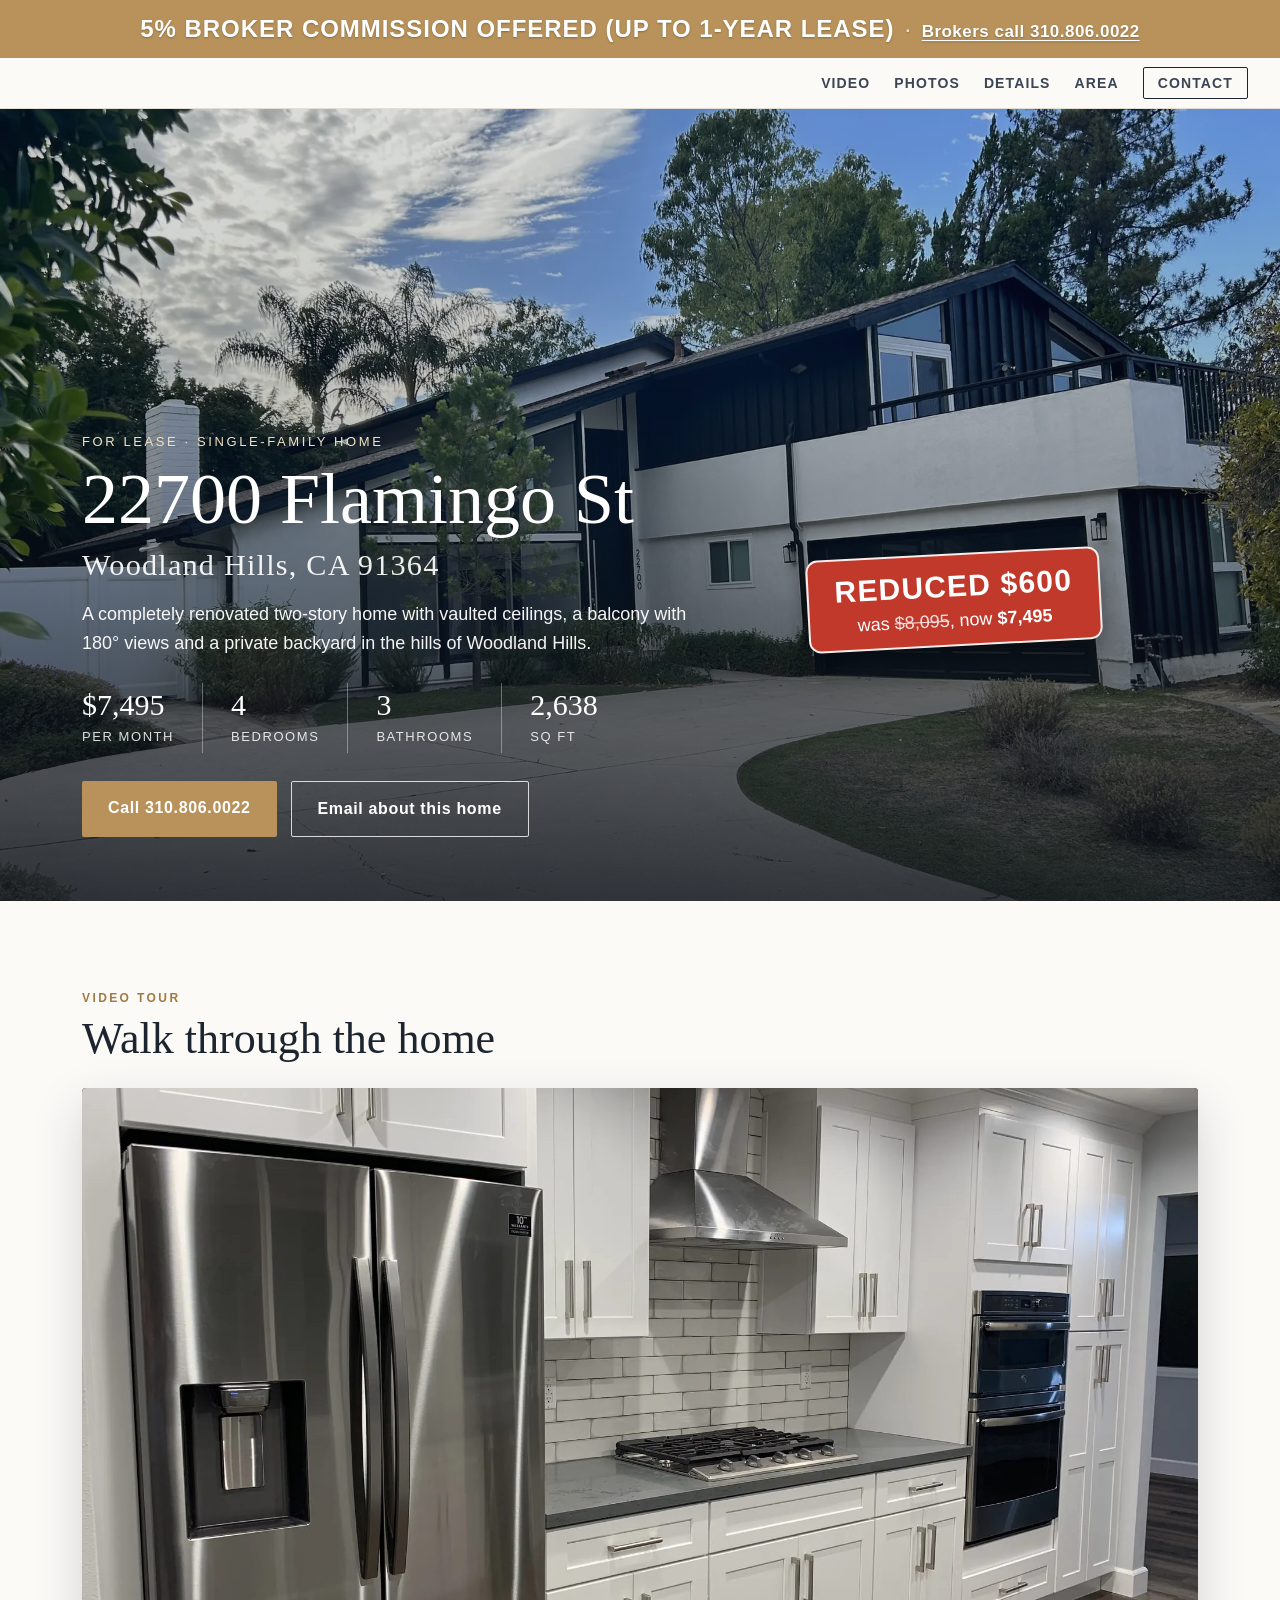
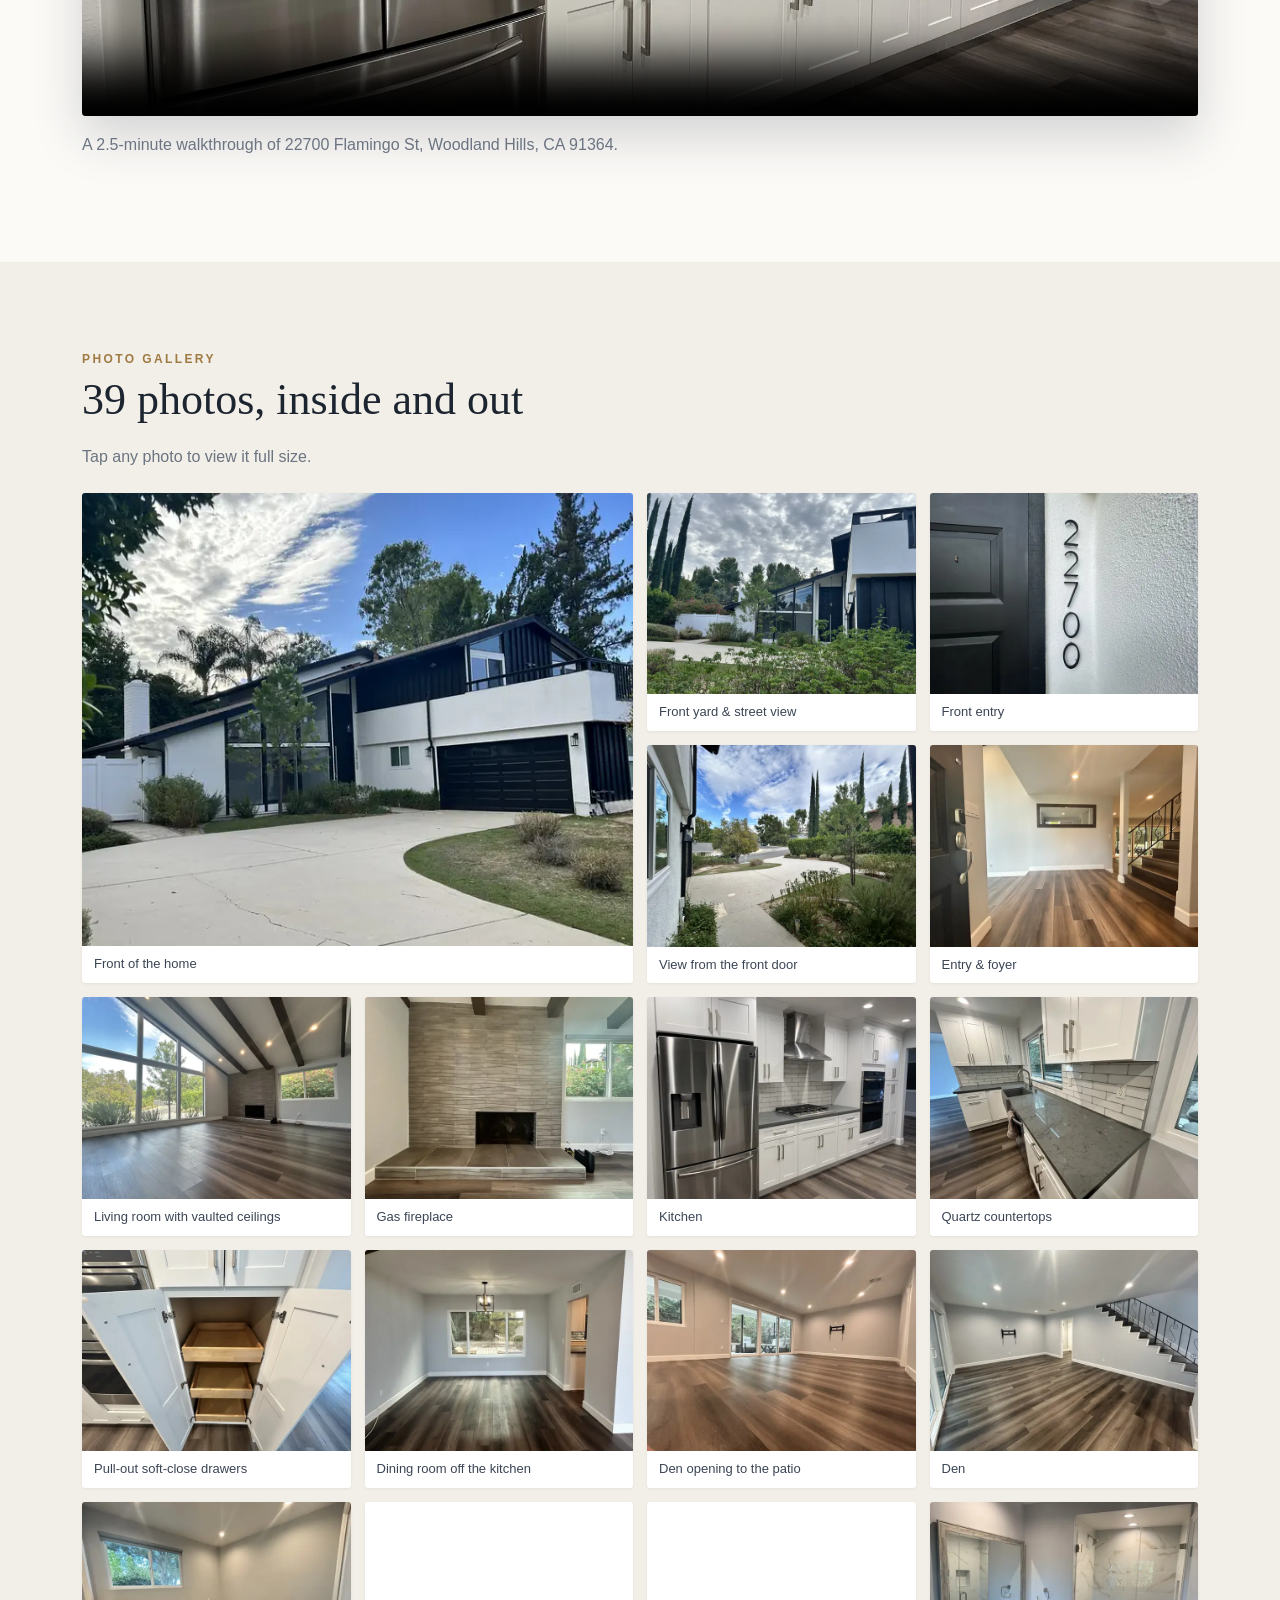
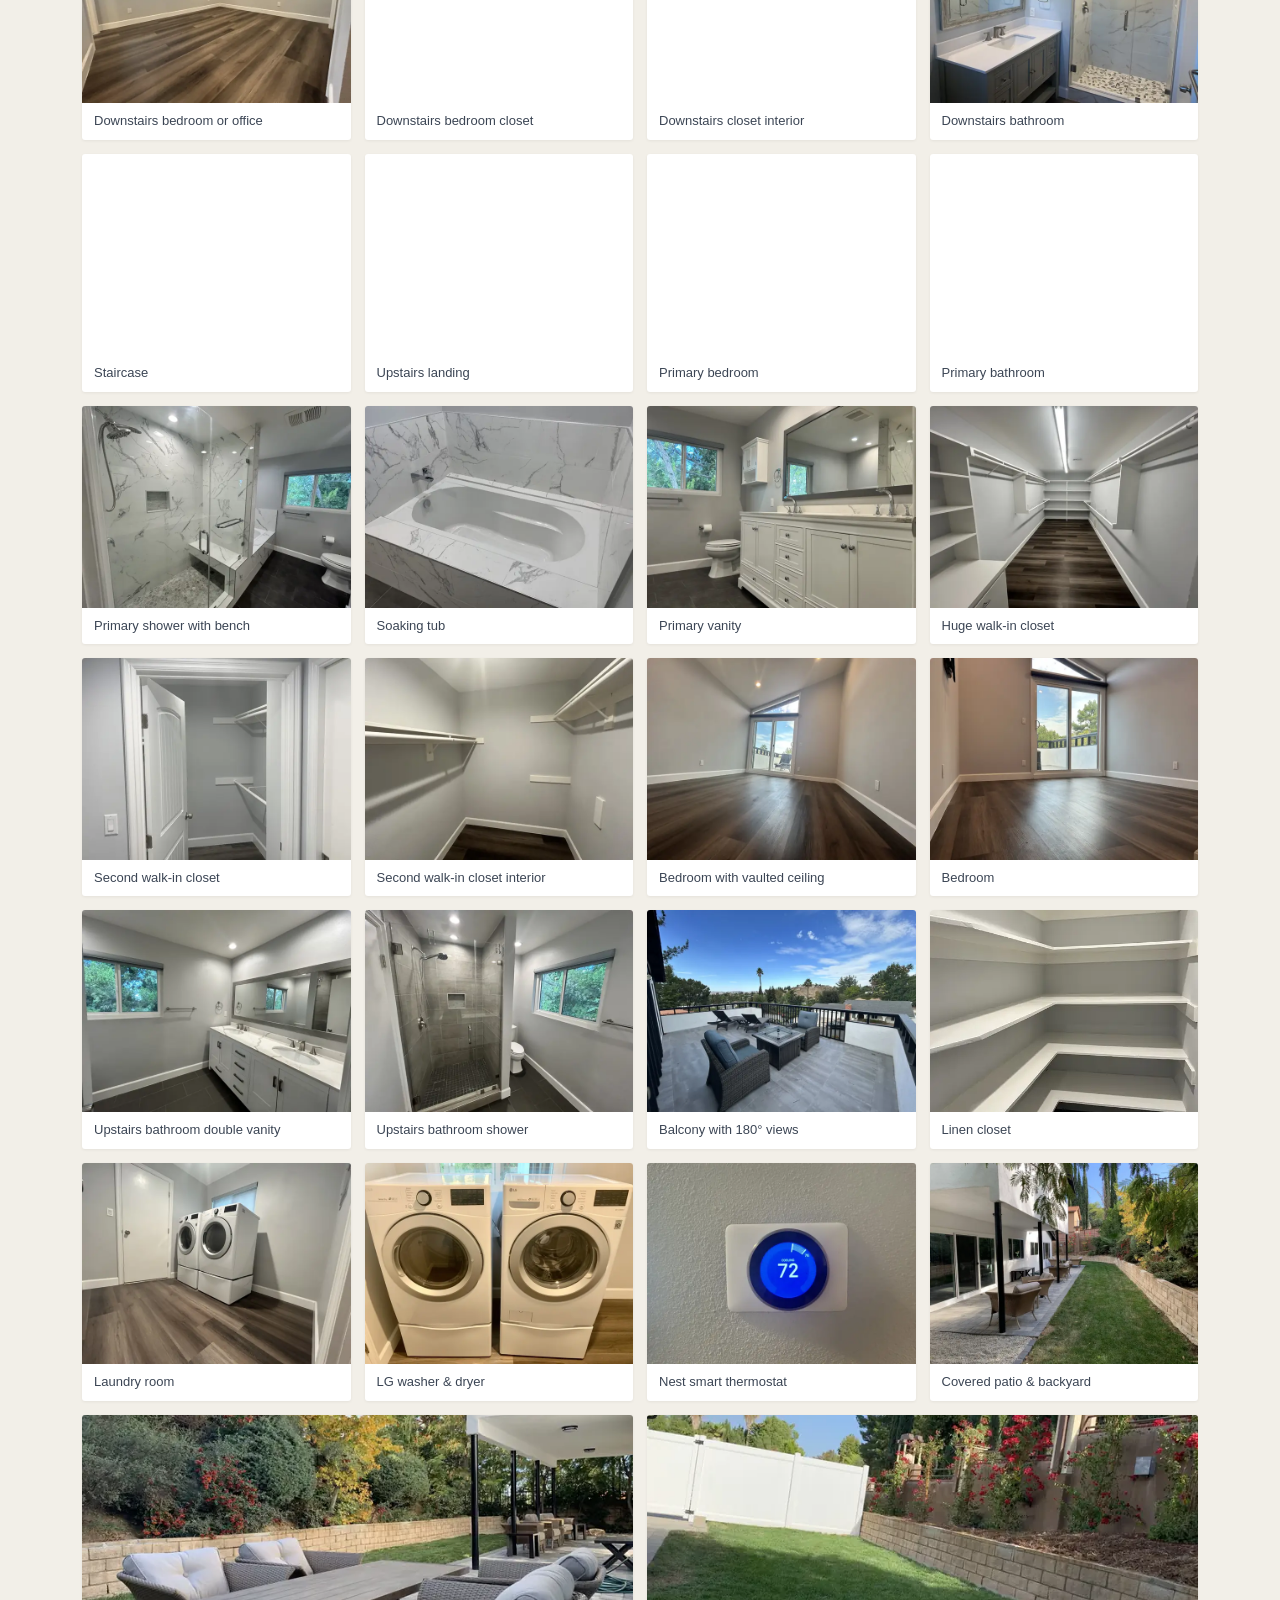
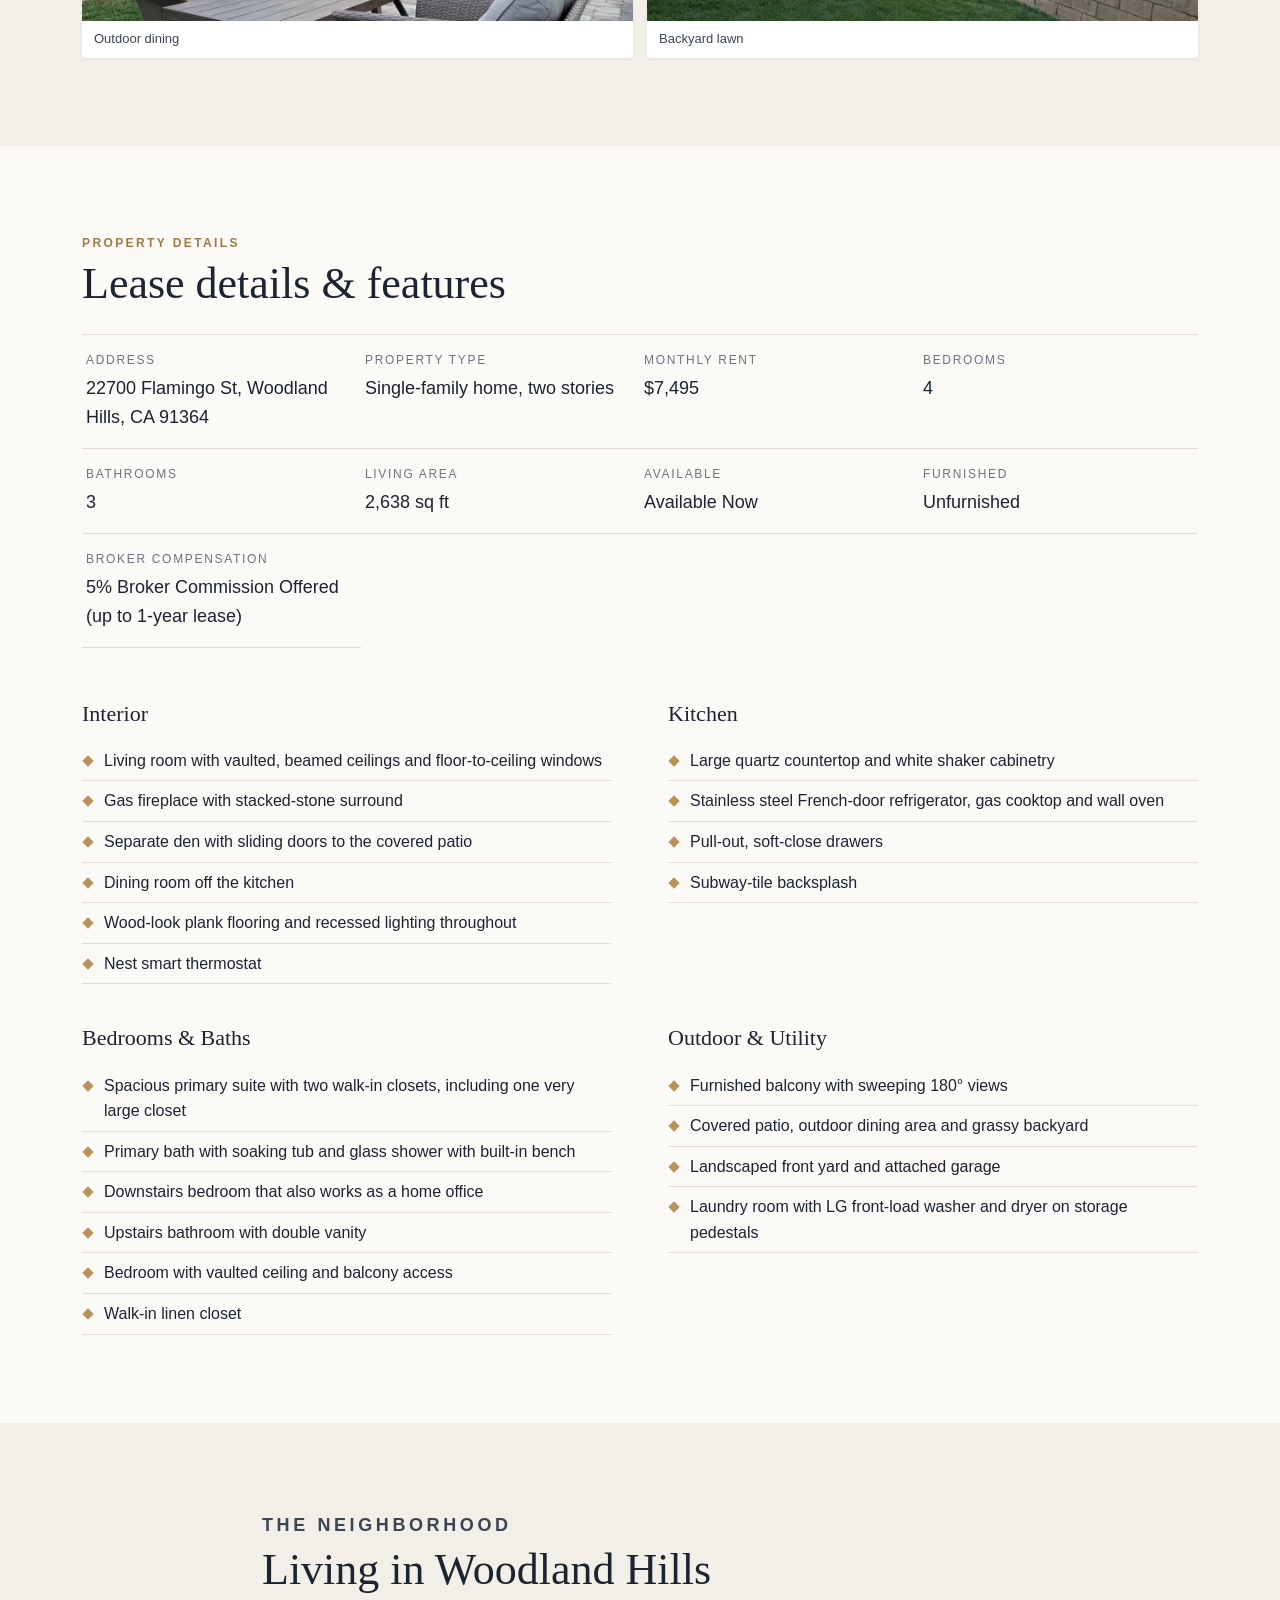
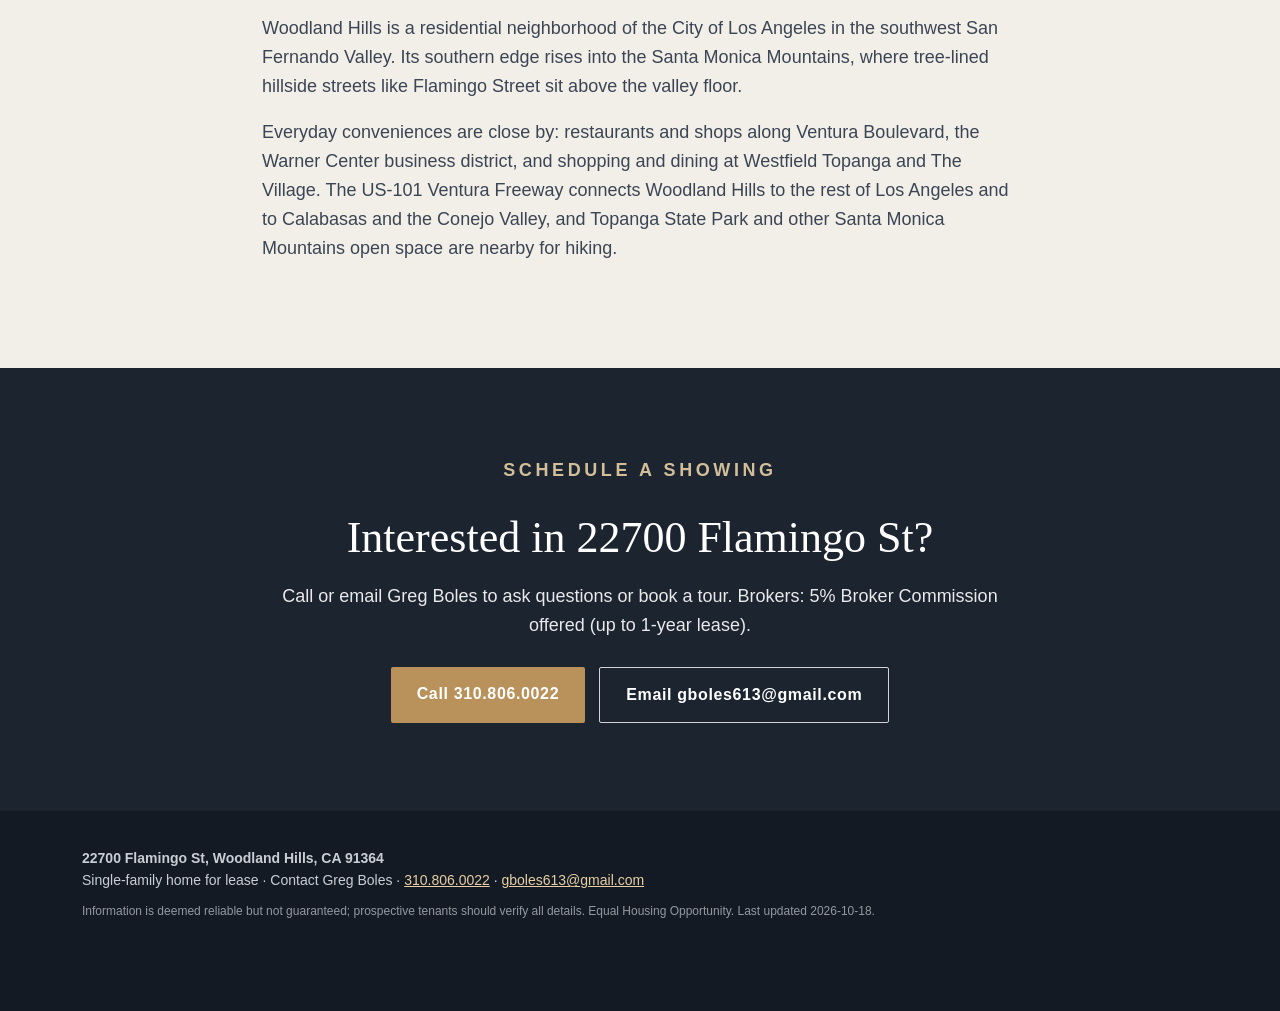
==== index.html @ 980b44dc "Kitchen appliances video thumbnail" ====
<!doctype html>
<html lang="en">
<head>
<meta charset="utf-8">
<meta name="viewport" content="width=device-width, initial-scale=1">
<title>For Rent: 22700 Flamingo St, Woodland Hills, CA 91364 | Renovated 4 bed, 3 bath, 2,638 sq ft Home</title>
<meta name="description" content="Renovated two-story 4 bed, 3 bath, 2,638 sq ft single-family home for lease for $7,495/month at 22700 Flamingo St, Woodland Hills, CA 91364: vaulted ceilings, quartz kitchen, gas fireplace, huge primary walk-in closet, balcony with 180° views, covered patio and private yard. 5% broker commission offered. Video tour, photos and contact.">
<meta name="robots" content="index, follow, max-image-preview:large, max-video-preview:-1">
<link rel="canonical" href="https://gboles613.github.io/22700-flamingo-st/">
<meta name="geo.region" content="US-CA">
<meta name="geo.placename" content="Woodland Hills, Los Angeles, California">
<meta name="geo.position" content="34.148;-118.621">
<meta name="ICBM" content="34.148, -118.621">
<meta property="og:type" content="website">
<meta property="og:site_name" content="22700 Flamingo St, Woodland Hills, CA 91364">
<meta property="og:title" content="For Rent: 22700 Flamingo St, Woodland Hills, CA 91364 | Renovated 4 bed, 3 bath, 2,638 sq ft Home">
<meta property="og:description" content="Renovated two-story 4 bed, 3 bath, 2,638 sq ft single-family home for lease for $7,495/month at 22700 Flamingo St, Woodland Hills, CA 91364: vaulted ceilings, quartz kitchen, gas fireplace, huge primary walk-in closet, balcony with 180° views, covered patio and private yard. 5% broker commission offered. Video tour, photos and contact.">
<meta property="og:url" content="https://gboles613.github.io/22700-flamingo-st/">
<meta property="og:image" content="https://gboles613.github.io/22700-flamingo-st/images/og-image.jpg">
<meta property="og:image:width" content="1200">
<meta property="og:image:height" content="630">
<meta property="og:image:alt" content="Front of the renovated home at 22700 Flamingo St, Woodland Hills, CA 91364">
<meta property="og:video" content="https://gboles613.github.io/22700-flamingo-st/media/22700-flamingo-st-video-tour.mp4">
<meta property="og:video:type" content="video/mp4">
<meta property="og:locale" content="en_US">
<meta name="twitter:card" content="summary_large_image">
<meta name="twitter:title" content="For Rent: 22700 Flamingo St, Woodland Hills, CA 91364 | Renovated 4 bed, 3 bath, 2,638 sq ft Home">
<meta name="twitter:description" content="Renovated two-story 4 bed, 3 bath, 2,638 sq ft single-family home for lease for $7,495/month at 22700 Flamingo St, Woodland Hills, CA 91364: vaulted ceilings, quartz kitchen, gas fireplace, huge primary walk-in closet, balcony with 180° views, covered patio and private yard. 5% broker commission offered. Video tour, photos and contact.">
<meta name="twitter:image" content="https://gboles613.github.io/22700-flamingo-st/images/og-image.jpg">
<meta name="twitter:image:alt" content="Front of the renovated home at 22700 Flamingo St, Woodland Hills, CA 91364">
<meta name="theme-color" content="#1c2430">
<link rel="icon" href="favicon.svg" type="image/svg+xml">
<link rel="preload" as="image" href="images/full/01-front-of-house.webp" fetchpriority="high">
<link rel="alternate" type="text/plain" href="llms.txt" title="LLM-readable listing summary">
<link rel="stylesheet" href="styles.css">
<script type="application/ld+json">
{
 "@context": "https://schema.org",
 "@graph": [
  {
   "@type": "WebPage",
   "@id": "https://gboles613.github.io/22700-flamingo-st/#webpage",
   "url": "https://gboles613.github.io/22700-flamingo-st/",
   "name": "For Rent: 22700 Flamingo St, Woodland Hills, CA 91364 | Renovated 4 bed, 3 bath, 2,638 sq ft Home",
   "description": "Renovated two-story 4 bed, 3 bath, 2,638 sq ft single-family home for lease for $7,495/month at 22700 Flamingo St, Woodland Hills, CA 91364: vaulted ceilings, quartz kitchen, gas fireplace, huge primary walk-in closet, balcony with 180° views, covered patio and private yard. 5% broker commission offered. Video tour, photos and contact.",
   "inLanguage": "en-US",
   "dateModified": "2026-10-18",
   "primaryImageOfPage": "https://gboles613.github.io/22700-flamingo-st/images/og-image.jpg",
   "mainEntity": {
    "@id": "https://gboles613.github.io/22700-flamingo-st/#listing"
   },
   "video": {
    "@id": "https://gboles613.github.io/22700-flamingo-st/#video"
   }
  },
  {
   "@type": "RealEstateListing",
   "@id": "https://gboles613.github.io/22700-flamingo-st/#listing",
   "url": "https://gboles613.github.io/22700-flamingo-st/",
   "name": "For Rent: 22700 Flamingo St, Woodland Hills, CA 91364 | Renovated 4 bed, 3 bath, 2,638 sq ft Home",
   "description": "Renovated two-story 4 bed, 3 bath, 2,638 sq ft single-family home for lease for $7,495/month at 22700 Flamingo St, Woodland Hills, CA 91364: vaulted ceilings, quartz kitchen, gas fireplace, huge primary walk-in closet, balcony with 180° views, covered patio and private yard. 5% broker commission offered. Video tour, photos and contact.",
   "datePosted": "2026-10-18",
   "image": "https://gboles613.github.io/22700-flamingo-st/images/og-image.jpg",
   "about": {
    "@id": "https://gboles613.github.io/22700-flamingo-st/#residence"
   },
   "offers": {
    "@type": "Offer",
    "businessFunction": "http://purl.org/goodrelations/v1#LeaseOut",
    "itemOffered": {
     "@id": "https://gboles613.github.io/22700-flamingo-st/#residence"
    },
    "areaServed": "Woodland Hills, CA",
    "seller": {
     "@type": "Person",
     "name": "Greg Boles",
     "telephone": "+13108060022",
     "email": "gboles613@gmail.com"
    },
    "priceSpecification": {
     "@type": "UnitPriceSpecification",
     "price": "7495",
     "priceCurrency": "USD",
     "unitCode": "MON",
     "unitText": "month"
    },
    "price": "7495",
    "priceCurrency": "USD",
    "availabilityStarts": "Available Now"
   },
   "mainEntity": {
    "@id": "https://gboles613.github.io/22700-flamingo-st/#residence"
   }
  },
  {
   "@type": "SingleFamilyResidence",
   "@id": "https://gboles613.github.io/22700-flamingo-st/#residence",
   "name": "22700 Flamingo St, Woodland Hills",
   "address": {
    "@type": "PostalAddress",
    "streetAddress": "22700 Flamingo St",
    "addressLocality": "Woodland Hills",
    "addressRegion": "CA",
    "postalCode": "91364",
    "addressCountry": "US"
   },
   "geo": {
    "@type": "GeoCoordinates",
    "latitude": 34.148,
    "longitude": -118.621
   },
   "image": [
    "https://gboles613.github.io/22700-flamingo-st/images/full/01-front-of-house.jpg",
    "https://gboles613.github.io/22700-flamingo-st/images/full/02-front-yard-street-view.webp",
    "https://gboles613.github.io/22700-flamingo-st/images/full/03-front-door-address.webp",
    "https://gboles613.github.io/22700-flamingo-st/images/full/04-front-door-view.webp",
    "https://gboles613.github.io/22700-flamingo-st/images/full/05-entry.webp",
    "https://gboles613.github.io/22700-flamingo-st/images/full/06-living-room-vaulted-ceilings.webp",
    "https://gboles613.github.io/22700-flamingo-st/images/full/07-living-room-gas-fireplace.webp",
    "https://gboles613.github.io/22700-flamingo-st/images/full/08-kitchen-appliances.webp",
    "https://gboles613.github.io/22700-flamingo-st/images/full/09-kitchen-quartz-countertop.webp",
    "https://gboles613.github.io/22700-flamingo-st/images/full/10-kitchen-pull-out-drawers.webp",
    "https://gboles613.github.io/22700-flamingo-st/images/full/11-dining-room.webp",
    "https://gboles613.github.io/22700-flamingo-st/images/full/12-den-and-patio.webp"
   ],
   "amenityFeature": [
    {
     "@type": "LocationFeatureSpecification",
     "name": "Vaulted ceilings",
     "value": true
    },
    {
     "@type": "LocationFeatureSpecification",
     "name": "Gas fireplace",
     "value": true
    },
    {
     "@type": "LocationFeatureSpecification",
     "name": "Quartz countertops",
     "value": true
    },
    {
     "@type": "LocationFeatureSpecification",
     "name": "Walk-in closets",
     "value": true
    },
    {
     "@type": "LocationFeatureSpecification",
     "name": "Balcony with views",
     "value": true
    },
    {
     "@type": "LocationFeatureSpecification",
     "name": "Covered patio",
     "value": true
    },
    {
     "@type": "LocationFeatureSpecification",
     "name": "Private backyard",
     "value": true
    },
    {
     "@type": "LocationFeatureSpecification",
     "name": "In-unit laundry (washer and dryer)",
     "value": true
    },
    {
     "@type": "LocationFeatureSpecification",
     "name": "Smart thermostat",
     "value": true
    },
    {
     "@type": "LocationFeatureSpecification",
     "name": "Attached garage",
     "value": true
    }
   ],
   "floorSize": {
    "@type": "QuantitativeValue",
    "value": 2638,
    "unitCode": "FTK",
    "unitText": "sq ft"
   },
   "numberOfBedrooms": "4",
   "numberOfBathroomsTotal": "3"
  },
  {
   "@type": "VideoObject",
   "@id": "https://gboles613.github.io/22700-flamingo-st/#video",
   "name": "Video tour: 22700 Flamingo St, Woodland Hills, CA 91364 rental home",
   "description": "2.5-minute walkthrough video tour of the renovated home for lease at 22700 Flamingo St, Woodland Hills, CA 91364.",
   "thumbnailUrl": [
    "https://gboles613.github.io/22700-flamingo-st/media/video-poster-kitchen.jpg"
   ],
   "uploadDate": "2026-10-18",
   "duration": "PT2M30S",
   "contentUrl": "https://gboles613.github.io/22700-flamingo-st/media/22700-flamingo-st-video-tour.mp4",
   "embedUrl": "https://gboles613.github.io/22700-flamingo-st/#video-tour"
  }
 ]
}
</script>
</head>
<body>
<a class="skip" href="#main">Skip to content</a>
<div class="banner" role="note"><strong>5% Broker Commission Offered (up to 1-year lease)</strong><span class="banner-sep" aria-hidden="true">·</span><a href="tel:+13108060022">Brokers call 310.806.0022</a></div>
<header class="topbar">
  <nav aria-label="Sections">
    <a href="#video-tour">Video</a><a href="#photos">Photos</a><a href="#details">Details</a><a href="#neighborhood">Area</a><a class="nav-cta" href="#contact">Contact</a>
  </nav>
</header>

<main id="main">
<section class="hero" id="top" aria-labelledby="h1">
  <picture>
    <img class="hero-img" src="images/full/01-front-of-house.webp" width="1920" height="1440" alt="Front exterior of the modern two-story home at 22700 Flamingo St, Woodland Hills, CA, with dark trim, attached two-car garage and curved driveway" fetchpriority="high" decoding="async">
  </picture>
  <div class="hero-shade"></div>
  <div class="price-badge" id="price-badge" role="note" aria-label="Price reduced $600: was $8,095, now $7,495"><span class="pb-top">Reduced $600</span><span class="pb-sub">was <s>$8,095</s>, now <b>$7,495</b></span></div>
  <div class="hero-inner">
    <p class="eyebrow">For Lease · Single-Family Home</p>
    <h1 id="h1">22700 Flamingo St<span>Woodland Hills, CA 91364</span></h1>
    <p class="hero-sub">A completely renovated two-story home with vaulted ceilings, a balcony with 180° views and a private backyard in the hills of Woodland Hills.</p>
    <ul class="stats" aria-label="Key facts">
      <li><b>$7,495</b><span>per month</span></li>
      <li><b>4</b><span>bedrooms</span></li>
      <li><b>3</b><span>bathrooms</span></li>
      <li><b>2,638</b><span>sq ft</span></li>
    </ul>
    <div class="cta-row">
      <a class="btn btn-gold" href="tel:+13108060022">Call 310.806.0022</a>
      <a class="btn btn-ghost" href="mailto:gboles613@gmail.com?subject=Inquiry%3A%2022700%20Flamingo%20St%2C%20Woodland%20Hills%20rental">Email about this home</a>
    </div>
  </div>
</section>

<section class="section" id="video-tour" aria-labelledby="video-h">
  <div class="wrap">
    <p class="kicker">Video tour</p>
    <h2 id="video-h">Walk through the home</h2>
    <div class="video-frame">
      <video controls playsinline preload="metadata" poster="media/video-poster-kitchen.jpg" width="1920" height="1080" aria-label="Video walkthrough tour of 22700 Flamingo St, Woodland Hills, CA 91364">
        <source src="media/22700-flamingo-st-video-tour.mp4" type="video/mp4">
        Your browser can't play this video. <a href="media/22700-flamingo-st-video-tour.mp4">Download the video tour</a>.
      </video>
    </div>
    <p class="muted">A 2.5-minute walkthrough of 22700 Flamingo St, Woodland Hills, CA 91364.</p>
  </div>
</section>

<section class="section alt" id="photos" aria-labelledby="photos-h">
  <div class="wrap">
    <p class="kicker">Photo gallery</p>
    <h2 id="photos-h">39 photos, inside and out</h2>
    <p class="muted">Tap any photo to view it full size.</p>
    <div class="gallery">
<figure class="g-item g-wide">
  <a href="images/full/01-front-of-house.webp" data-idx="0" data-caption="Front of the home">
    <img src="images/thumb/01-front-of-house.webp" width="640" height="480" alt="Front exterior of the modern two-story home at 22700 Flamingo St, Woodland Hills, CA, with dark trim, attached two-car garage and curved driveway" loading="eager" decoding="async">
  </a>
  <figcaption>Front of the home</figcaption>
</figure>
<figure class="g-item">
  <a href="images/full/02-front-yard-street-view.webp" data-idx="1" data-caption="Front yard &amp; street view">
    <img src="images/thumb/02-front-yard-street-view.webp" width="640" height="480" alt="Landscaped front yard with mature trees and drought-tolerant plants at 22700 Flamingo St, Woodland Hills" loading="eager" decoding="async">
  </a>
  <figcaption>Front yard &amp; street view</figcaption>
</figure>
<figure class="g-item">
  <a href="images/full/03-front-door-address.webp" data-idx="2" data-caption="Front entry">
    <img src="images/thumb/03-front-door-address.webp" width="640" height="480" alt="Black front door beside modern 22700 house numbers on a white stucco wall" loading="eager" decoding="async">
  </a>
  <figcaption>Front entry</figcaption>
</figure>
<figure class="g-item">
  <a href="images/full/04-front-door-view.webp" data-idx="3" data-caption="View from the front door">
    <img src="images/thumb/04-front-door-view.webp" width="640" height="480" alt="View from the front door across the landscaped front yard and driveway toward the quiet residential street" loading="eager" decoding="async">
  </a>
  <figcaption>View from the front door</figcaption>
</figure>
<figure class="g-item">
  <a href="images/full/05-entry.webp" data-idx="4" data-caption="Entry &amp; foyer">
    <img src="images/thumb/05-entry.webp" width="640" height="480" alt="Bright entry foyer with wood-look plank flooring, recessed lighting and staircase with metal railing" loading="lazy" decoding="async">
  </a>
  <figcaption>Entry &amp; foyer</figcaption>
</figure>
<figure class="g-item">
  <a href="images/full/06-living-room-vaulted-ceilings.webp" data-idx="5" data-caption="Living room with vaulted ceilings">
    <img src="images/thumb/06-living-room-vaulted-ceilings.webp" width="640" height="480" alt="Large living room with vaulted beamed ceiling, floor-to-ceiling windows and garden views" loading="lazy" decoding="async">
  </a>
  <figcaption>Living room with vaulted ceilings</figcaption>
</figure>
<figure class="g-item">
  <a href="images/full/07-living-room-gas-fireplace.webp" data-idx="6" data-caption="Gas fireplace">
    <img src="images/thumb/07-living-room-gas-fireplace.webp" width="640" height="480" alt="Living room gas fireplace with floor-to-ceiling stacked-stone surround and raised hearth" loading="lazy" decoding="async">
  </a>
  <figcaption>Gas fireplace</figcaption>
</figure>
<figure class="g-item">
  <a href="images/full/08-kitchen-appliances.webp" data-idx="7" data-caption="Kitchen">
    <img src="images/thumb/08-kitchen-appliances.webp" width="640" height="480" alt="Renovated kitchen with stainless steel French-door refrigerator, gas cooktop, range hood, wall oven and white shaker cabinets" loading="lazy" decoding="async">
  </a>
  <figcaption>Kitchen</figcaption>
</figure>
<figure class="g-item">
  <a href="images/full/09-kitchen-quartz-countertop.webp" data-idx="8" data-caption="Quartz countertops">
    <img src="images/thumb/09-kitchen-quartz-countertop.webp" width="640" height="480" alt="Kitchen with large dark quartz countertop, white subway-tile backsplash and white shaker cabinetry" loading="lazy" decoding="async">
  </a>
  <figcaption>Quartz countertops</figcaption>
</figure>
<figure class="g-item">
  <a href="images/full/10-kitchen-pull-out-drawers.webp" data-idx="9" data-caption="Pull-out soft-close drawers">
    <img src="images/thumb/10-kitchen-pull-out-drawers.webp" width="640" height="480" alt="Kitchen cabinet with pull-out soft-close wood drawers for organized storage" loading="lazy" decoding="async">
  </a>
  <figcaption>Pull-out soft-close drawers</figcaption>
</figure>
<figure class="g-item">
  <a href="images/full/11-dining-room.webp" data-idx="10" data-caption="Dining room off the kitchen">
    <img src="images/thumb/11-dining-room.webp" width="640" height="480" alt="Dining room with pendant light fixture and large window, adjacent to the kitchen" loading="lazy" decoding="async">
  </a>
  <figcaption>Dining room off the kitchen</figcaption>
</figure>
<figure class="g-item">
  <a href="images/full/12-den-and-patio.webp" data-idx="11" data-caption="Den opening to the patio">
    <img src="images/thumb/12-den-and-patio.webp" width="640" height="480" alt="Spacious den with sliding glass doors opening to the covered backyard patio" loading="lazy" decoding="async">
  </a>
  <figcaption>Den opening to the patio</figcaption>
</figure>
<figure class="g-item">
  <a href="images/full/13-den-full-view.webp" data-idx="12" data-caption="Den">
    <img src="images/thumb/13-den-full-view.webp" width="640" height="480" alt="Den with wood-look floors, recessed lighting and staircase to the second floor" loading="lazy" decoding="async">
  </a>
  <figcaption>Den</figcaption>
</figure>
<figure class="g-item">
  <a href="images/full/14-downstairs-bedroom-office.webp" data-idx="13" data-caption="Downstairs bedroom or office">
    <img src="images/thumb/14-downstairs-bedroom-office.webp" width="640" height="480" alt="Downstairs bedroom or home office with large window, recessed lighting and wood-look flooring" loading="lazy" decoding="async">
  </a>
  <figcaption>Downstairs bedroom or office</figcaption>
</figure>
<figure class="g-item">
  <a href="images/full/15-downstairs-bedroom-closet.webp" data-idx="14" data-caption="Downstairs bedroom closet">
    <img src="images/thumb/15-downstairs-bedroom-closet.webp" width="640" height="480" alt="Downstairs bedroom with double-door closet" loading="lazy" decoding="async">
  </a>
  <figcaption>Downstairs bedroom closet</figcaption>
</figure>
<figure class="g-item">
  <a href="images/full/16-downstairs-bedroom-closet-interior.webp" data-idx="15" data-caption="Downstairs closet interior">
    <img src="images/thumb/16-downstairs-bedroom-closet-interior.webp" width="640" height="480" alt="Interior of the downstairs bedroom closet with shelf and hanging rod" loading="lazy" decoding="async">
  </a>
  <figcaption>Downstairs closet interior</figcaption>
</figure>
<figure class="g-item">
  <a href="images/full/17-guest-bathroom.webp" data-idx="16" data-caption="Downstairs bathroom">
    <img src="images/thumb/17-guest-bathroom.webp" width="640" height="480" alt="Remodeled bathroom with gray vanity, framed mirror and glass-enclosed marble-look walk-in shower with pebble floor" loading="lazy" decoding="async">
  </a>
  <figcaption>Downstairs bathroom</figcaption>
</figure>
<figure class="g-item">
  <a href="images/full/18-stairs.webp" data-idx="17" data-caption="Staircase">
    <img src="images/thumb/18-stairs.webp" width="640" height="480" alt="Staircase with decorative wrought-iron railing leading to the second floor" loading="lazy" decoding="async">
  </a>
  <figcaption>Staircase</figcaption>
</figure>
<figure class="g-item">
  <a href="images/full/19-upstairs-landing.webp" data-idx="18" data-caption="Upstairs landing">
    <img src="images/thumb/19-upstairs-landing.webp" width="640" height="480" alt="Upstairs landing with wood-look floors and doors to the bedrooms" loading="lazy" decoding="async">
  </a>
  <figcaption>Upstairs landing</figcaption>
</figure>
<figure class="g-item">
  <a href="images/full/20-primary-bedroom.webp" data-idx="19" data-caption="Primary bedroom">
    <img src="images/thumb/20-primary-bedroom.webp" width="640" height="480" alt="Large primary bedroom suite with recessed lighting, wood-look flooring and garden-view windows" loading="lazy" decoding="async">
  </a>
  <figcaption>Primary bedroom</figcaption>
</figure>
<figure class="g-item">
  <a href="images/full/21-primary-bathroom.webp" data-idx="20" data-caption="Primary bathroom">
    <img src="images/thumb/21-primary-bathroom.webp" width="640" height="480" alt="Primary bathroom with marble-look glass shower, white vanity and garden-view window" loading="lazy" decoding="async">
  </a>
  <figcaption>Primary bathroom</figcaption>
</figure>
<figure class="g-item">
  <a href="images/full/22-primary-shower-bench.webp" data-idx="21" data-caption="Primary shower with bench">
    <img src="images/thumb/22-primary-shower-bench.webp" width="640" height="480" alt="Primary bathroom walk-in glass shower with marble-look tile, rain shower head and built-in seat bench" loading="lazy" decoding="async">
  </a>
  <figcaption>Primary shower with bench</figcaption>
</figure>
<figure class="g-item">
  <a href="images/full/23-primary-bathtub.webp" data-idx="22" data-caption="Soaking tub">
    <img src="images/thumb/23-primary-bathtub.webp" width="640" height="480" alt="Primary bathroom soaking bathtub with marble-look surround" loading="lazy" decoding="async">
  </a>
  <figcaption>Soaking tub</figcaption>
</figure>
<figure class="g-item">
  <a href="images/full/24-primary-vanity.webp" data-idx="23" data-caption="Primary vanity">
    <img src="images/thumb/24-primary-vanity.webp" width="640" height="480" alt="Primary bathroom white vanity with large mirror and garden-view window" loading="lazy" decoding="async">
  </a>
  <figcaption>Primary vanity</figcaption>
</figure>
<figure class="g-item">
  <a href="images/full/25-primary-walk-in-closet.webp" data-idx="24" data-caption="Huge walk-in closet">
    <img src="images/thumb/25-primary-walk-in-closet.webp" width="640" height="480" alt="Very large primary walk-in closet with built-in shelving and long hanging rods" loading="lazy" decoding="async">
  </a>
  <figcaption>Huge walk-in closet</figcaption>
</figure>
<figure class="g-item">
  <a href="images/full/26-primary-second-closet.webp" data-idx="25" data-caption="Second walk-in closet">
    <img src="images/thumb/26-primary-second-closet.webp" width="640" height="480" alt="Second walk-in closet in the primary suite" loading="lazy" decoding="async">
  </a>
  <figcaption>Second walk-in closet</figcaption>
</figure>
<figure class="g-item">
  <a href="images/full/27-primary-second-closet-interior.webp" data-idx="26" data-caption="Second walk-in closet interior">
    <img src="images/thumb/27-primary-second-closet-interior.webp" width="640" height="480" alt="Interior of the second primary walk-in closet with shelves and hanging rods" loading="lazy" decoding="async">
  </a>
  <figcaption>Second walk-in closet interior</figcaption>
</figure>
<figure class="g-item">
  <a href="images/full/28-bedroom-3-vaulted-ceiling.webp" data-idx="27" data-caption="Bedroom with vaulted ceiling">
    <img src="images/thumb/28-bedroom-3-vaulted-ceiling.webp" width="640" height="480" alt="Upstairs bedroom with vaulted ceiling and sliding glass door to the balcony" loading="lazy" decoding="async">
  </a>
  <figcaption>Bedroom with vaulted ceiling</figcaption>
</figure>
<figure class="g-item">
  <a href="images/full/29-bedroom-4.webp" data-idx="28" data-caption="Bedroom">
    <img src="images/thumb/29-bedroom-4.webp" width="640" height="480" alt="Upstairs bedroom with sliding glass door to the balcony and wood-look flooring" loading="lazy" decoding="async">
  </a>
  <figcaption>Bedroom</figcaption>
</figure>
<figure class="g-item">
  <a href="images/full/30-bathroom-double-vanity.webp" data-idx="29" data-caption="Upstairs bathroom double vanity">
    <img src="images/thumb/30-bathroom-double-vanity.webp" width="640" height="480" alt="Upstairs bathroom with white double vanity, wide mirror and window" loading="lazy" decoding="async">
  </a>
  <figcaption>Upstairs bathroom double vanity</figcaption>
</figure>
<figure class="g-item">
  <a href="images/full/31-bathroom-shower.webp" data-idx="30" data-caption="Upstairs bathroom shower">
    <img src="images/thumb/31-bathroom-shower.webp" width="640" height="480" alt="Upstairs bathroom with glass-enclosed tiled shower and garden-view window" loading="lazy" decoding="async">
  </a>
  <figcaption>Upstairs bathroom shower</figcaption>
</figure>
<figure class="g-item">
  <a href="images/full/32-balcony-180-degree-view.webp" data-idx="31" data-caption="Balcony with 180° views">
    <img src="images/thumb/32-balcony-180-degree-view.webp" width="640" height="480" alt="Furnished balcony with sofa, chaise lounges and fire table overlooking 180-degree mountain and treetop views" loading="lazy" decoding="async">
  </a>
  <figcaption>Balcony with 180° views</figcaption>
</figure>
<figure class="g-item">
  <a href="images/full/33-linen-closet.webp" data-idx="32" data-caption="Linen closet">
    <img src="images/thumb/33-linen-closet.webp" width="480" height="640" alt="Walk-in linen closet with wraparound white shelving" loading="lazy" decoding="async">
  </a>
  <figcaption>Linen closet</figcaption>
</figure>
<figure class="g-item">
  <a href="images/full/34-laundry-room.webp" data-idx="33" data-caption="Laundry room">
    <img src="images/thumb/34-laundry-room.webp" width="640" height="480" alt="Dedicated laundry room with LG front-load washer and dryer on storage pedestals" loading="lazy" decoding="async">
  </a>
  <figcaption>Laundry room</figcaption>
</figure>
<figure class="g-item">
  <a href="images/full/35-washer-dryer.webp" data-idx="34" data-caption="LG washer &amp; dryer">
    <img src="images/thumb/35-washer-dryer.webp" width="640" height="480" alt="LG front-load washer and dryer with pedestal storage drawers" loading="lazy" decoding="async">
  </a>
  <figcaption>LG washer &amp; dryer</figcaption>
</figure>
<figure class="g-item">
  <a href="images/full/36-nest-thermostat.webp" data-idx="35" data-caption="Nest smart thermostat">
    <img src="images/thumb/36-nest-thermostat.webp" width="640" height="480" alt="Nest smart thermostat on the wall" loading="lazy" decoding="async">
  </a>
  <figcaption>Nest smart thermostat</figcaption>
</figure>
<figure class="g-item">
  <a href="images/full/37-covered-patio-backyard.webp" data-idx="36" data-caption="Covered patio &amp; backyard">
    <img src="images/thumb/37-covered-patio-backyard.webp" width="640" height="480" alt="Covered backyard patio with outdoor seating beside a green lawn and mature landscaping" loading="lazy" decoding="async">
  </a>
  <figcaption>Covered patio &amp; backyard</figcaption>
</figure>
<figure class="g-item">
  <a href="images/full/38-backyard-dining.webp" data-idx="37" data-caption="Outdoor dining">
    <img src="images/thumb/38-backyard-dining.webp" width="640" height="480" alt="Backyard outdoor dining table and lounge seating surrounded by colorful mature trees" loading="lazy" decoding="async">
  </a>
  <figcaption>Outdoor dining</figcaption>
</figure>
<figure class="g-item">
  <a href="images/full/39-backyard-lawn.webp" data-idx="38" data-caption="Backyard lawn">
    <img src="images/thumb/39-backyard-lawn.webp" width="640" height="480" alt="Private grassy backyard with flowering planters, block retaining wall and white privacy fence" loading="lazy" decoding="async">
  </a>
  <figcaption>Backyard lawn</figcaption>
</figure>
    </div>
  </div>
</section>

<section class="section" id="details" aria-labelledby="details-h">
  <div class="wrap">
    <p class="kicker">Property details</p>
    <h2 id="details-h">Lease details &amp; features</h2>
    <dl class="facts">
      <div><dt>Address</dt><dd>22700 Flamingo St, Woodland Hills, CA 91364</dd></div>
      <div><dt>Property type</dt><dd>Single-family home, two stories</dd></div>
      <div><dt>Monthly rent</dt><dd>$7,495</dd></div>
      <div><dt>Bedrooms</dt><dd>4</dd></div>
      <div><dt>Bathrooms</dt><dd>3</dd></div>
      <div><dt>Living area</dt><dd>2,638 sq ft</dd></div>
      <div><dt>Available</dt><dd>Available Now</dd></div>
      <div><dt>Furnished</dt><dd>Unfurnished</dd></div>
      <div><dt>Broker compensation</dt><dd>5% Broker Commission Offered (up to 1-year lease)</dd></div>
    </dl>
    <div class="features">
<div class="feat"><h3>Interior</h3><ul><li>Living room with vaulted, beamed ceilings and floor-to-ceiling windows</li><li>Gas fireplace with stacked-stone surround</li><li>Separate den with sliding doors to the covered patio</li><li>Dining room off the kitchen</li><li>Wood-look plank flooring and recessed lighting throughout</li><li>Nest smart thermostat</li></ul></div>
<div class="feat"><h3>Kitchen</h3><ul><li>Large quartz countertop and white shaker cabinetry</li><li>Stainless steel French-door refrigerator, gas cooktop and wall oven</li><li>Pull-out, soft-close drawers</li><li>Subway-tile backsplash</li></ul></div>
<div class="feat"><h3>Bedrooms &amp; Baths</h3><ul><li>Spacious primary suite with two walk-in closets, including one very large closet</li><li>Primary bath with soaking tub and glass shower with built-in bench</li><li>Downstairs bedroom that also works as a home office</li><li>Upstairs bathroom with double vanity</li><li>Bedroom with vaulted ceiling and balcony access</li><li>Walk-in linen closet</li></ul></div>
<div class="feat"><h3>Outdoor &amp; Utility</h3><ul><li>Furnished balcony with sweeping 180° views</li><li>Covered patio, outdoor dining area and grassy backyard</li><li>Landscaped front yard and attached garage</li><li>Laundry room with LG front-load washer and dryer on storage pedestals</li></ul></div>
    </div>
  </div>
</section>

<section class="section alt" id="neighborhood" aria-labelledby="hood-h">
  <div class="wrap narrow">
    <p class="kicker">The neighborhood</p>
    <h2 id="hood-h">Living in Woodland Hills</h2>
    <p>Woodland Hills is a residential neighborhood of the City of Los Angeles in the southwest San Fernando Valley. Its southern edge rises into the Santa Monica Mountains, where tree-lined hillside streets like Flamingo Street sit above the valley floor.</p>
    <p>Everyday conveniences are close by: restaurants and shops along Ventura Boulevard, the Warner Center business district, and shopping and dining at Westfield Topanga and The Village. The US-101 Ventura Freeway connects Woodland Hills to the rest of Los Angeles and to Calabasas and the Conejo Valley, and Topanga State Park and other Santa Monica Mountains open space are nearby for hiking.</p>
  </div>
</section>

<section class="section contact" id="contact" aria-labelledby="contact-h">
  <div class="wrap narrow center">
    <p class="kicker light">Schedule a showing</p>
    <h2 id="contact-h">Interested in 22700 Flamingo St?</h2>
    <p>Call or email Greg Boles to ask questions or book a tour. Brokers: 5% Broker Commission offered (up to 1-year lease).</p>
    <div class="cta-row center">
      <a class="btn btn-gold" href="tel:+13108060022">Call 310.806.0022</a>
      <a class="btn btn-ghost" href="mailto:gboles613@gmail.com?subject=Inquiry%3A%2022700%20Flamingo%20St%2C%20Woodland%20Hills%20rental">Email gboles613@gmail.com</a>
    </div>
  </div>
</section>
</main>

<footer class="footer">
  <div class="wrap">
    <address>
      <strong>22700 Flamingo St, Woodland Hills, CA 91364</strong><br>
      Single-family home for lease · Contact Greg Boles · <a href="tel:+13108060022">310.806.0022</a> · <a href="mailto:gboles613@gmail.com?subject=Inquiry%3A%2022700%20Flamingo%20St%2C%20Woodland%20Hills%20rental">gboles613@gmail.com</a>
    </address>
    <p class="fine">Information is deemed reliable but not guaranteed; prospective tenants should verify all details. Equal Housing Opportunity. Last updated 2026-10-18.</p>
  </div>
</footer>

<div class="mcta" aria-hidden="false"><a href="tel:+13108060022">Call</a><a href="mailto:gboles613@gmail.com?subject=Inquiry%3A%2022700%20Flamingo%20St%2C%20Woodland%20Hills%20rental">Email</a></div>

<div class="lb" id="lb" role="dialog" aria-modal="true" aria-label="Photo viewer" hidden>
  <button class="lb-close" aria-label="Close">&times;</button>
  <button class="lb-prev" aria-label="Previous photo">&#8249;</button>
  <figure><img id="lb-img" alt=""><figcaption id="lb-cap"></figcaption></figure>
  <button class="lb-next" aria-label="Next photo">&#8250;</button>
</div>
<script src="hero.js"></script>
<script src="lightbox.js" defer></script>
</body>
</html>
---- styles.css ----
:root{--ink:#1c2430;--ink2:#3b4554;--muted:#6b7480;--bg:#fbfaf7;--alt:#f2efe8;--gold:#b8925a;--gold2:#a07a43;--line:#e3ded3;--serif:"Iowan Old Style","Palatino Linotype",Palatino,"Book Antiqua",Georgia,serif;--sans:-apple-system,BlinkMacSystemFont,"Segoe UI",Roboto,"Helvetica Neue",Arial,sans-serif}
*{box-sizing:border-box}html{scroll-behavior:smooth;scroll-padding-top:130px}
body{margin:0;font-family:var(--sans);color:var(--ink);background:var(--bg);line-height:1.6;-webkit-font-smoothing:antialiased}
img,video{max-width:100%;display:block}a{color:inherit}
.skip{position:absolute;left:-999px}.skip:focus{left:12px;top:12px;z-index:100;background:#fff;padding:8px 12px}
.banner{position:sticky;top:0;z-index:50;background:var(--gold);color:#fff;text-align:center;padding:14px 16px;font-size:24px;line-height:1.25;letter-spacing:.02em;text-shadow:0 1px 2px rgba(0,0,0,.25)}.banner strong{font-weight:800;text-transform:uppercase;letter-spacing:.04em}.banner a{font-size:17px}
.banner strong{font-weight:700}.banner a{color:#fff;font-weight:600;text-decoration:underline;text-underline-offset:3px}.banner-sep{margin:0 10px;opacity:.7}
.topbar{position:sticky;top:var(--bannerH,58px);z-index:40;display:flex;align-items:center;justify-content:flex-end;padding:12px 32px;background:rgba(251,250,247,.94);backdrop-filter:blur(8px);border-bottom:1px solid var(--line)}
.brand{font-family:var(--serif);font-size:22px;text-decoration:none;letter-spacing:.02em}
.topbar nav a{margin-left:24px;font-weight:700;text-decoration:none;font-size:14px;letter-spacing:.08em;text-transform:uppercase;color:var(--ink2)}
.topbar nav a:hover{color:var(--gold2)}
.nav-cta{border:1px solid var(--ink);padding:7px 14px;border-radius:2px}
.hero{position:relative;min-height:min(88vh,860px);display:flex;align-items:flex-end;color:#fff;overflow:hidden}
.hero-img{position:absolute;inset:0;width:100%;height:100%;object-fit:cover;object-position:center 62%}
.hero-shade{position:absolute;inset:0;background:linear-gradient(180deg,rgba(15,20,28,.15) 0%,rgba(15,20,28,.25) 40%,rgba(15,20,28,.82) 100%)}
.hero-inner{position:relative;max-width:1180px;width:100%;margin:0 auto;padding:0 32px 64px}
.eyebrow{text-transform:uppercase;letter-spacing:.2em;font-size:13px;margin:0 0 10px;color:#f0e2c8}
h1{font-family:var(--serif);font-weight:500;font-size:clamp(38px,6vw,72px);line-height:1.05;margin:0}
h1 span{display:block;font-size:.42em;margin-top:12px;letter-spacing:.04em;opacity:.92}
.hero-sub{max-width:640px;font-size:18px;opacity:.95;margin:18px 0 26px}
.stats{list-style:none;padding:0;margin:0 0 28px;display:flex;flex-wrap:wrap;gap:0}
.stats li{padding:4px 28px 4px 0;margin-right:28px;border-right:1px solid rgba(255,255,255,.35)}.stats li:last-child{border:0}
.stats b{display:block;font-family:var(--serif);font-size:30px;font-weight:500;line-height:1.2}.stats span{font-size:13px;text-transform:uppercase;letter-spacing:.12em;opacity:.85}
.cta-row{display:flex;flex-wrap:wrap;gap:14px}.cta-row.center{justify-content:center}
.btn{display:inline-block;padding:14px 26px;text-decoration:none;font-weight:600;letter-spacing:.04em;border-radius:2px;transition:.2s}
.btn-gold{background:var(--gold);color:#fff}.btn-gold:hover{background:var(--gold2)}
.btn-ghost{border:1px solid rgba(255,255,255,.8);color:#fff}.btn-ghost:hover{background:rgba(255,255,255,.12)}
.ph{background:#fff3c4;color:#7a5600;border:1px dashed #c99a00;padding:0 6px;border-radius:3px;font-family:ui-monospace,Menlo,monospace;font-size:.8em}
.section{padding:88px 0}.section.alt{background:var(--alt)}
.wrap{max-width:1180px;margin:0 auto;padding:0 32px}.narrow{max-width:820px}.center{text-align:center}
.kicker{text-transform:uppercase;letter-spacing:.2em;font-size:12px;color:var(--gold2);margin:0 0 6px;font-weight:600}.kicker.light{color:#e6cfa5}
h2{font-family:var(--serif);font-weight:500;font-size:clamp(30px,4vw,44px);margin:0 0 18px;line-height:1.15}
h3{font-family:var(--serif);font-weight:500;font-size:22px;margin:0 0 10px}
.muted{color:var(--muted)}
.video-frame{background:#000;border-radius:4px;overflow:hidden;box-shadow:0 20px 50px rgba(28,36,48,.18);margin:24px 0 12px;aspect-ratio:16/9}
.video-frame video{width:100%;height:100%}
.gallery{display:grid;grid-template-columns:repeat(4,1fr);gap:14px;margin-top:24px}
.g-item{margin:0;background:#fff;border-radius:3px;overflow:hidden;box-shadow:0 1px 3px rgba(0,0,0,.06)}
.g-item a{display:block;overflow:hidden;aspect-ratio:4/3}
.g-item img{width:100%;height:100%;object-fit:cover;transition:transform .5s}
.g-item a:hover img{transform:scale(1.04)}
.g-item figcaption{font-size:13px;padding:8px 12px;color:var(--ink2)}
.g-wide{grid-column:span 2;grid-row:span 2}.g-wide a{aspect-ratio:auto;height:calc(100% - 37px)}
.facts{display:grid;grid-template-columns:repeat(auto-fill,minmax(250px,1fr));gap:0;margin:24px 0 48px;border-top:1px solid var(--line)}
.facts div{padding:16px 4px;border-bottom:1px solid var(--line)}
.facts dt{font-size:12px;text-transform:uppercase;letter-spacing:.14em;color:var(--muted)}.facts dd{margin:4px 0 0;font-size:18px}
.features{display:grid;grid-template-columns:repeat(2,1fr);gap:36px 56px}
.feat ul{margin:0;padding:0;list-style:none}.feat li{padding:7px 0 7px 22px;position:relative;border-bottom:1px solid var(--line)}
.feat li:before{content:"";position:absolute;left:2px;top:16px;width:8px;height:8px;background:var(--gold);transform:rotate(45deg)}
#neighborhood p{font-size:18px;color:var(--ink2)}
.contact{background:var(--ink);color:#fff}.contact p{font-size:18px;opacity:.9;margin-bottom:28px}
.footer{background:#141a23;color:#c9ced6;padding:36px 0 90px;font-size:14px}.footer address{font-style:normal;margin-bottom:10px}.footer a{color:#e6cfa5}.fine{font-size:12px;opacity:.7;margin:0}
.mcta{display:none}
.lb{position:fixed;inset:0;z-index:200;background:rgba(10,12,16,.95);display:flex;align-items:center;justify-content:center}
.lb[hidden]{display:none}.lb figure{margin:0;max-width:92vw;text-align:center}
.lb img{max-width:92vw;max-height:84vh;margin:0 auto;object-fit:contain}.lb figcaption{color:#ddd;margin-top:10px;font-size:15px}
.lb button{position:absolute;background:none;border:0;color:#fff;font-size:54px;cursor:pointer;padding:10px 18px;line-height:1}
.lb-close{top:8px;right:12px}.lb-prev{left:8px;top:50%;transform:translateY(-50%)}.lb-next{right:8px;top:50%;transform:translateY(-50%)}
@media (max-width:980px){.gallery{grid-template-columns:repeat(3,1fr)}.topbar nav a:not(.nav-cta){display:none}}
@media (max-width:680px){
 html{scroll-padding-top:100px}.banner{font-size:17px;padding:10px 10px}.banner-sep,.banner a{display:none}
 .topbar{top:var(--bannerH,56px);padding:10px 18px}.wrap,.hero-inner{padding-left:18px;padding-right:18px}
 .hero{min-height:min(86vh,740px)}.hero-inner{padding-bottom:40px}.hero-sub{font-size:16px}
 .stats li{padding-right:16px;margin-right:16px}.stats b{font-size:22px}
 .section{padding:60px 0}.gallery{grid-template-columns:repeat(2,1fr);gap:8px}.g-item figcaption{font-size:12px;padding:6px 8px}
 .features{grid-template-columns:1fr}.btn{width:100%;text-align:center}
 .mcta{display:flex;position:fixed;bottom:0;left:0;right:0;z-index:60;box-shadow:0 -4px 16px rgba(0,0,0,.15)}
 .mcta a{flex:1;text-align:center;padding:15px;font-weight:700;text-decoration:none;background:var(--gold);color:#fff}.mcta a+a{background:var(--ink)}
}
@media (min-width:981px){.gallery .g-item:nth-last-child(-n+2){grid-column:span 2}.gallery .g-item:nth-last-child(-n+2) a{aspect-ratio:8/3}}
@media (max-width:680px){
 .hero-shade{background:linear-gradient(180deg,rgba(15,20,28,.35) 0%,rgba(15,20,28,.6) 35%,rgba(15,20,28,.88) 100%)}
 .stats{display:grid;grid-template-columns:1fr 1fr;gap:12px 0}.stats li{border:0;margin:0;padding:0}
 .eyebrow{font-size:11px}
}

.price-badge{position:absolute;z-index:3;transform:translate(-50%,-50%) rotate(-3deg);display:flex;flex-direction:column;align-items:center;text-align:center;background:#c0392b;color:#fff;padding:14px 26px;border-radius:12px;border:2px solid rgba(255,255,255,.9);box-shadow:0 10px 30px rgba(0,0,0,.45);font-family:inherit;line-height:1.15;white-space:nowrap;left:74.5%;top:55%}
.price-badge .pb-top{font-size:30px;font-weight:800;text-transform:uppercase;letter-spacing:.04em}
.price-badge .pb-sub{font-size:18px;margin-top:6px}.price-badge s{opacity:.85}.price-badge b{font-weight:800}
.price-badge.pb-corner{left:auto;right:14px;top:16px;transform:rotate(-3deg);padding:10px 16px}
.price-badge.pb-corner .pb-top{font-size:20px}.price-badge.pb-corner .pb-sub{font-size:14px}
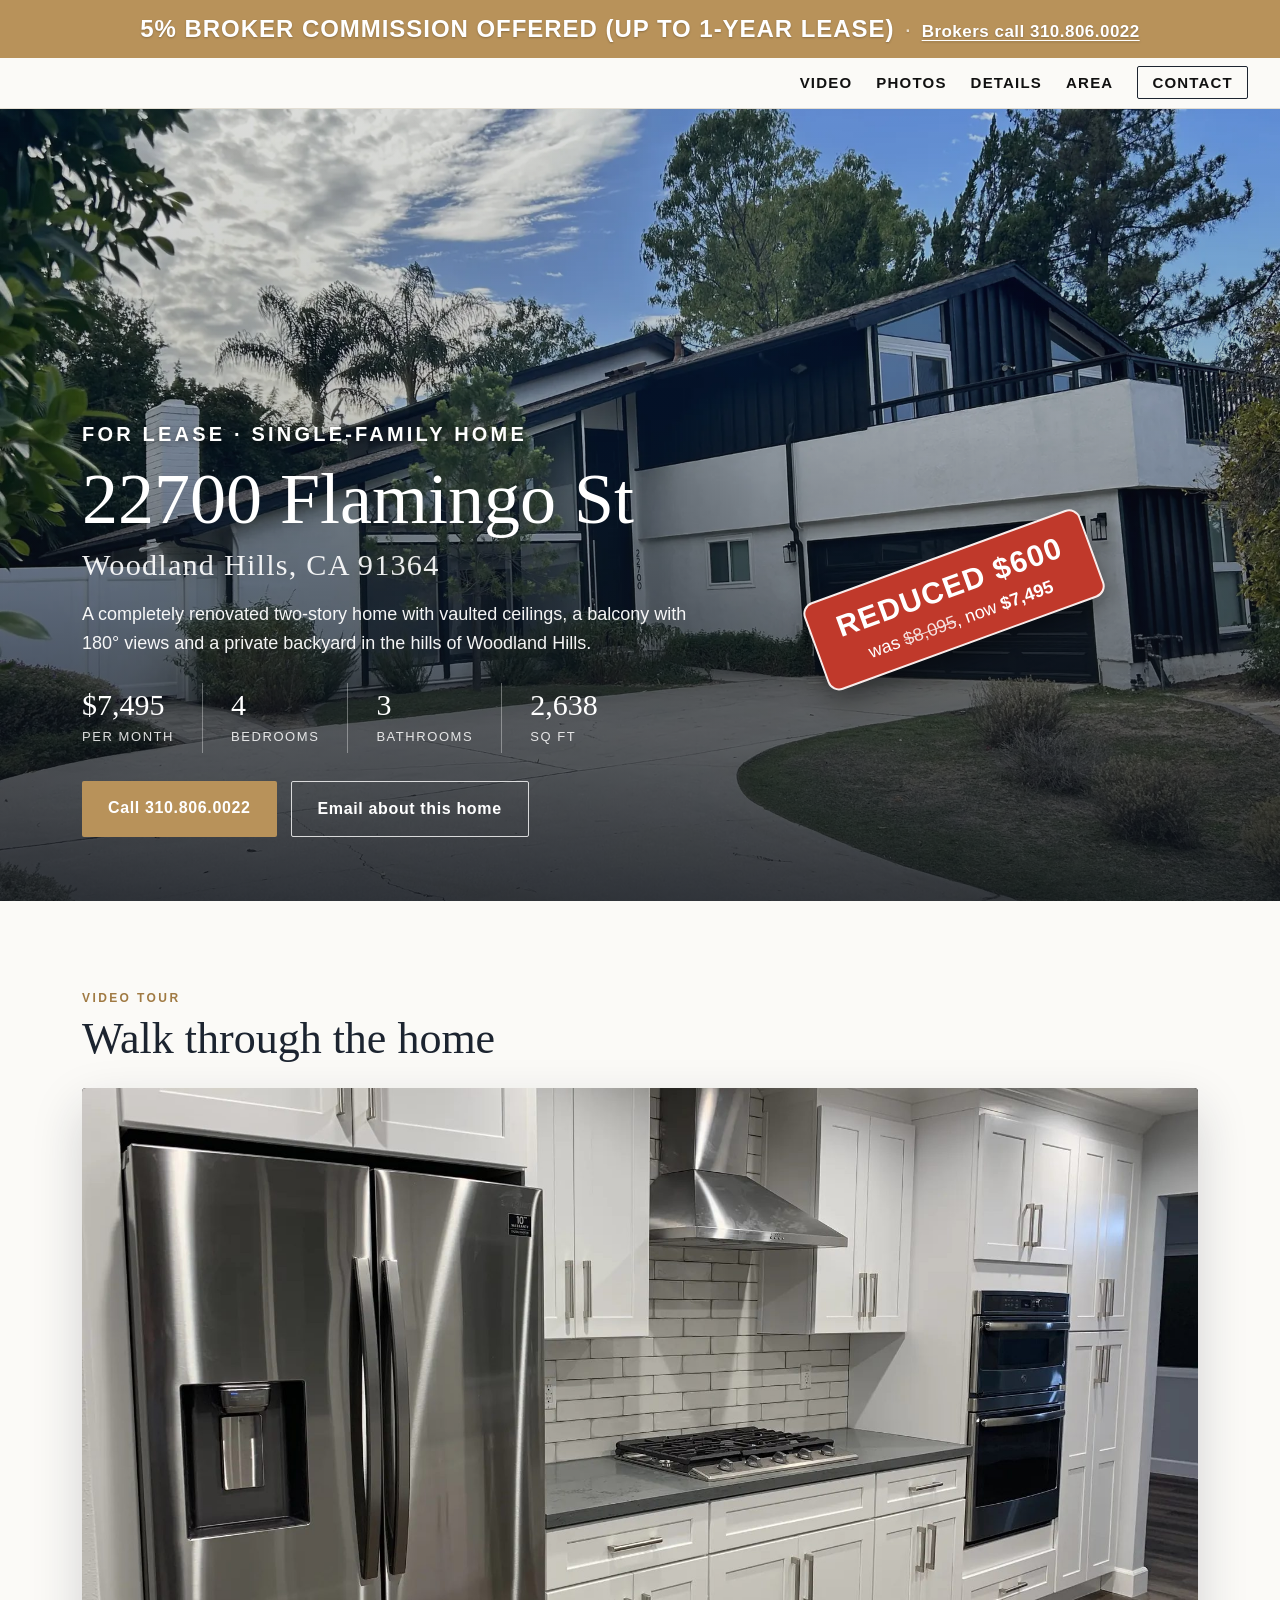
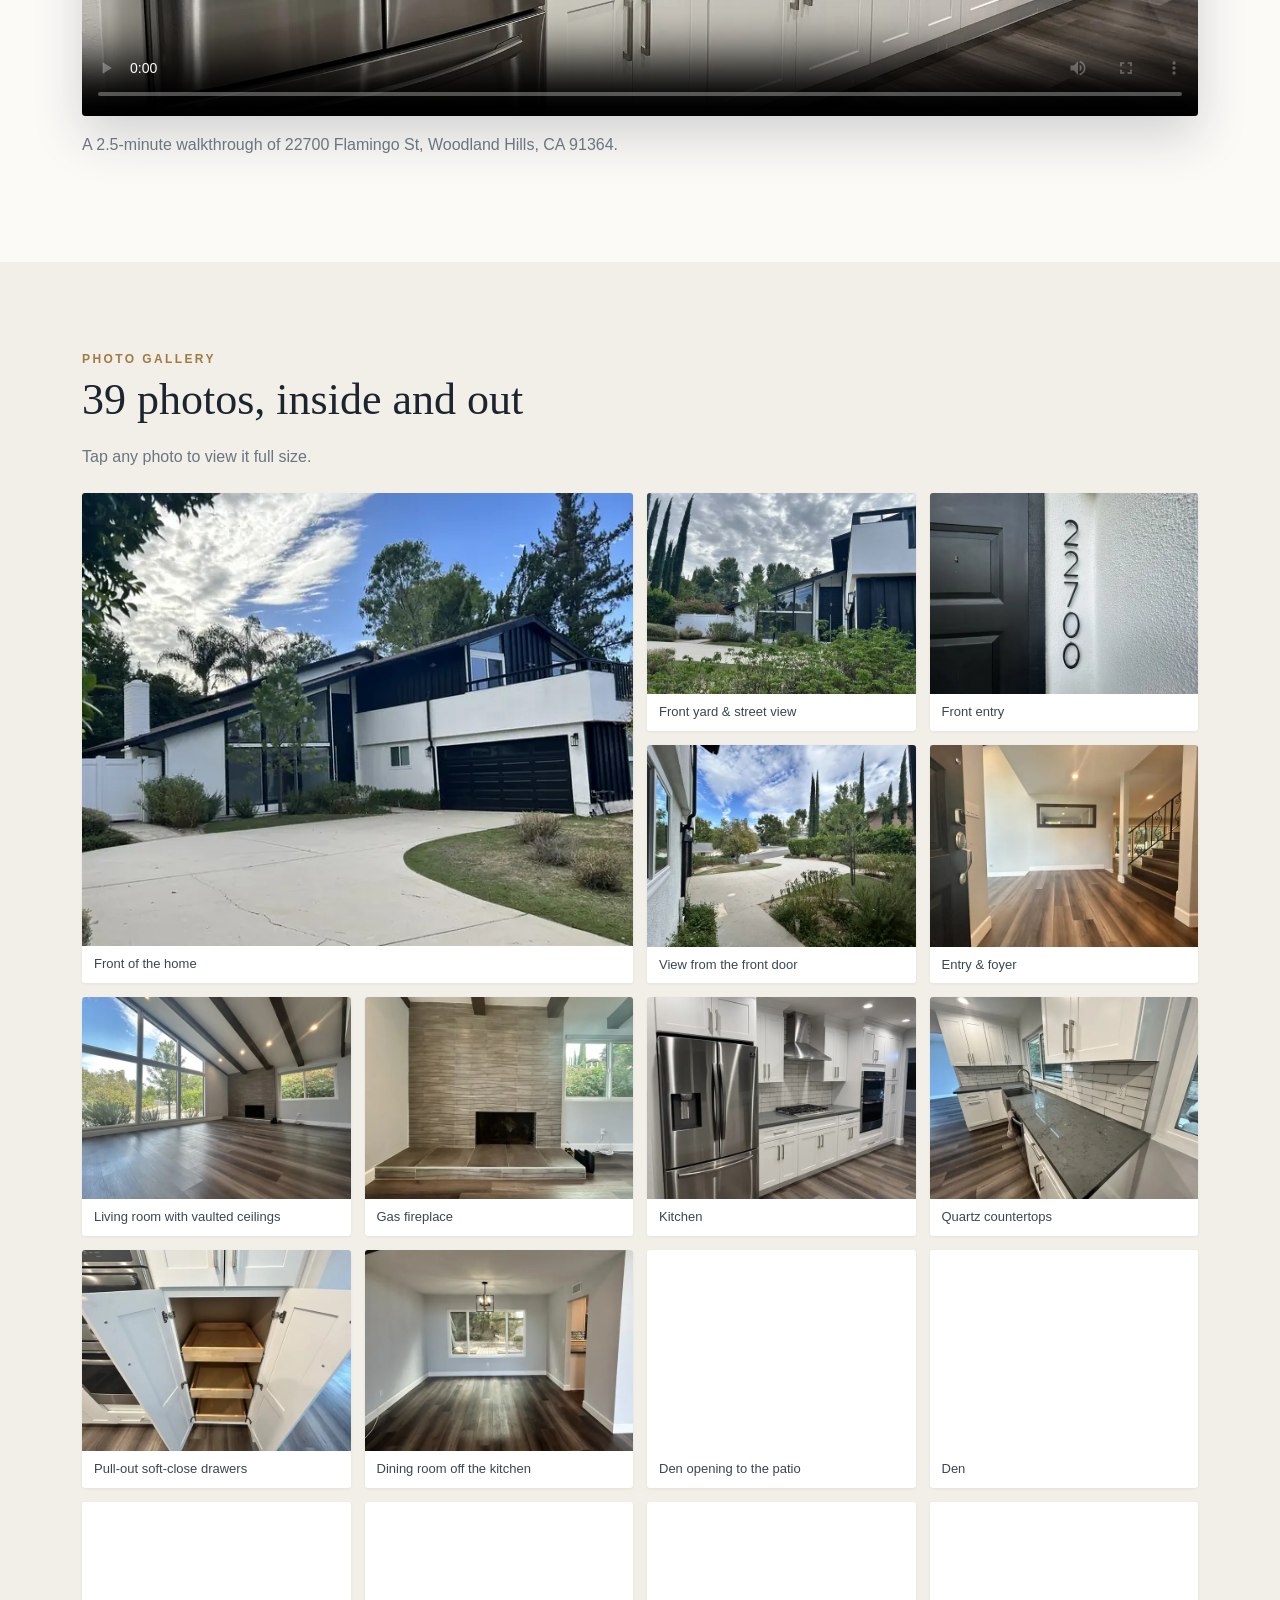
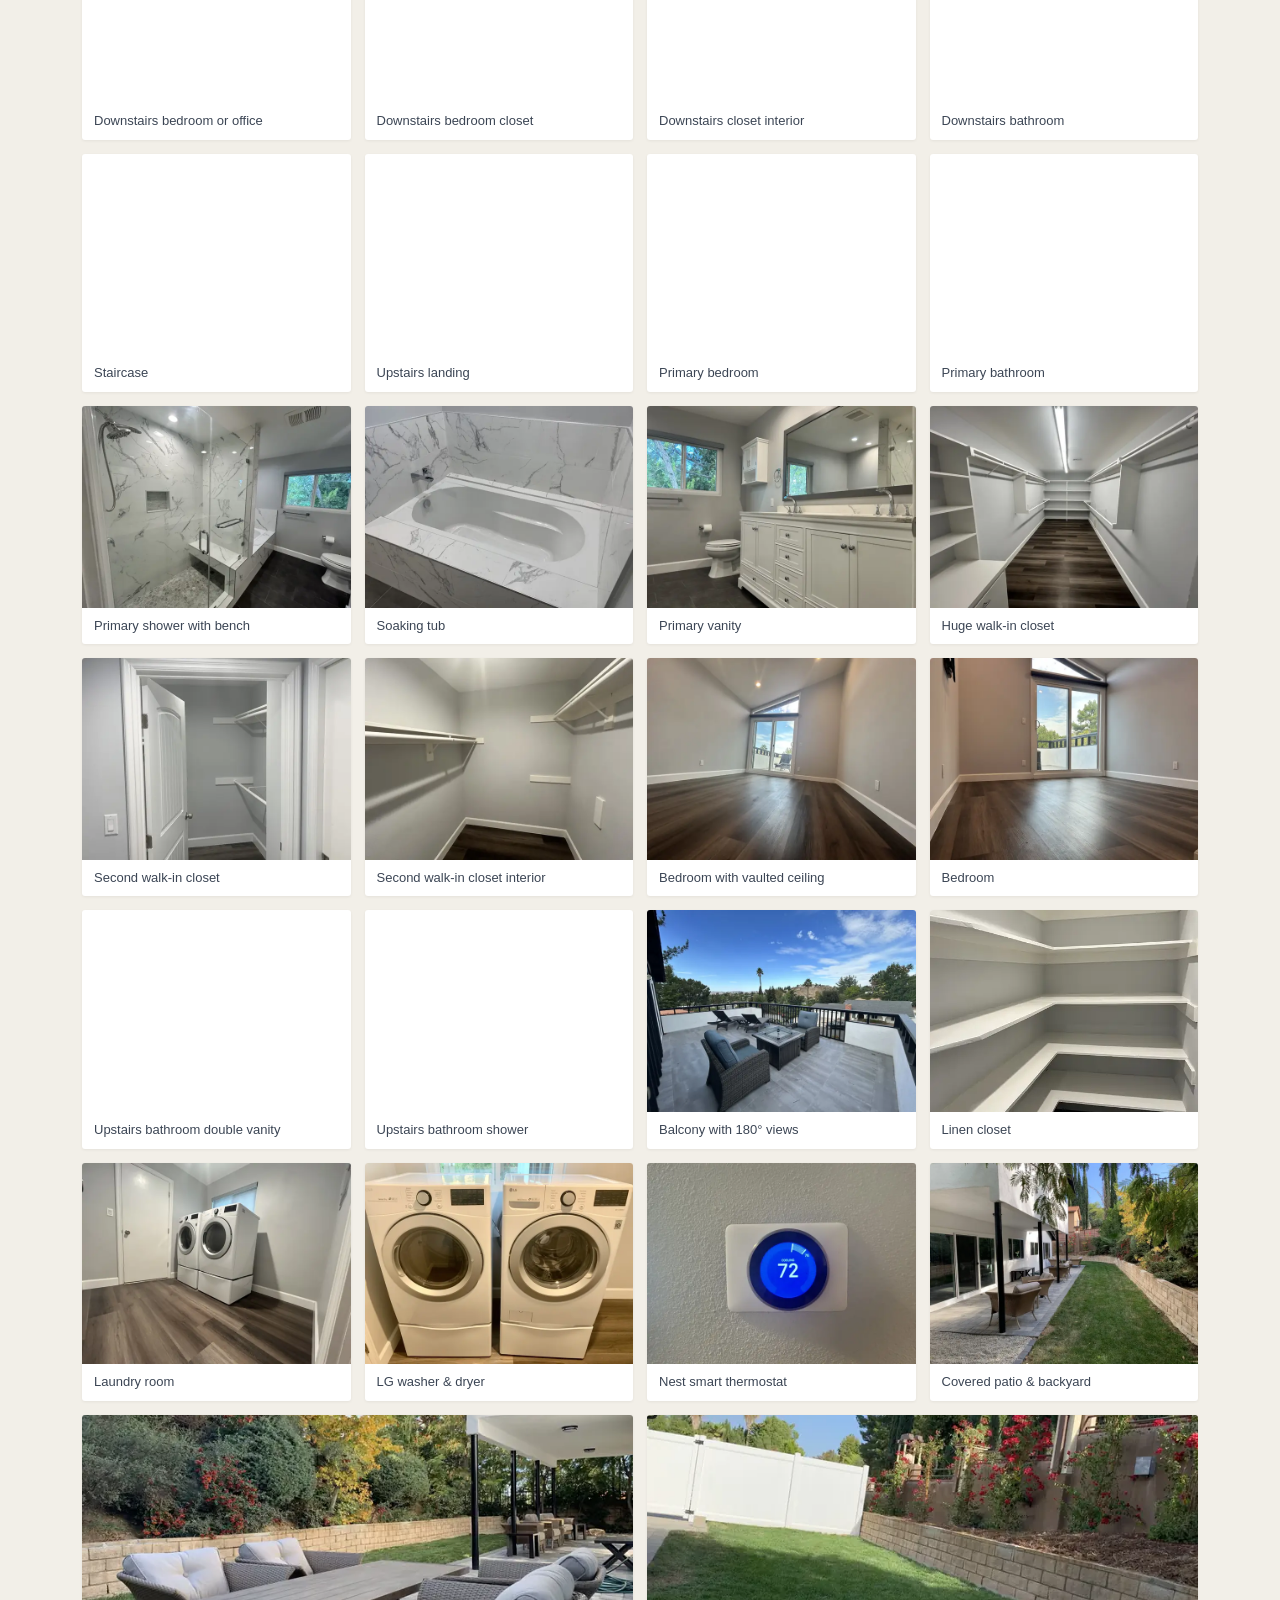
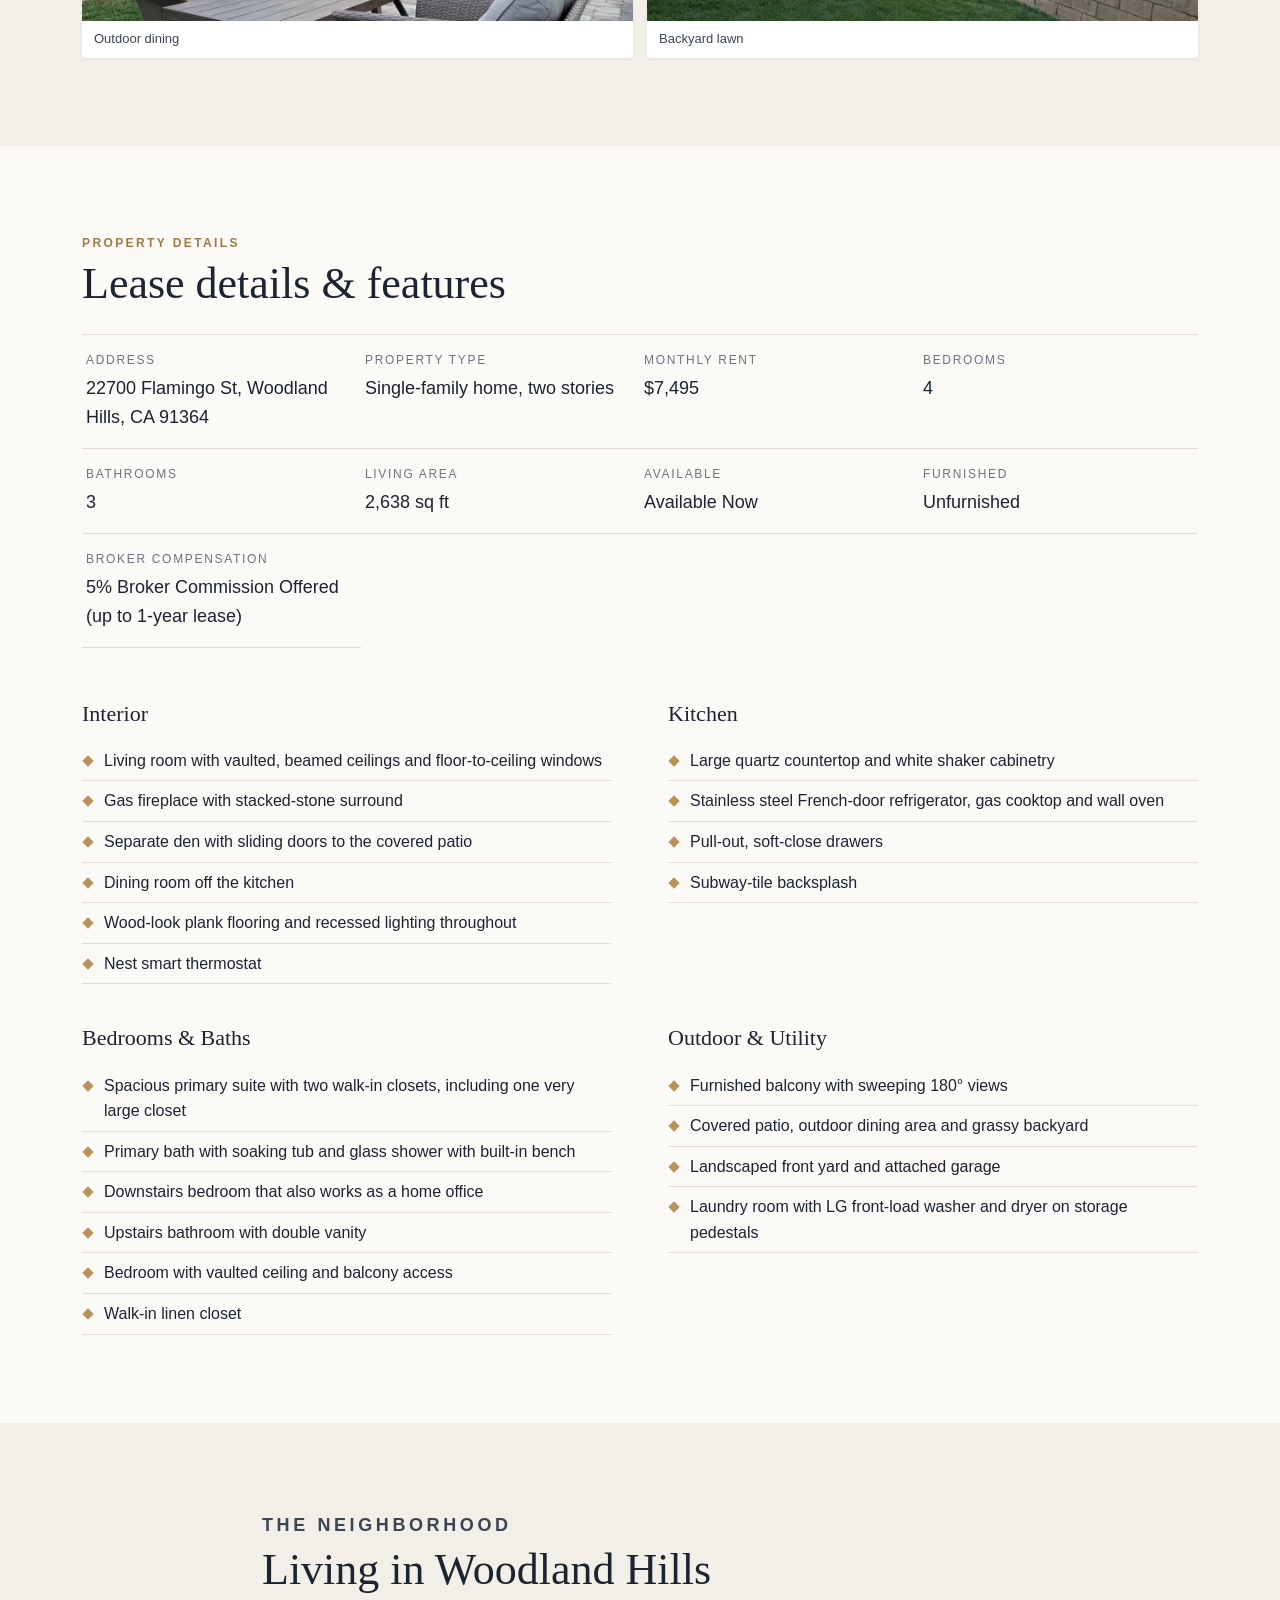
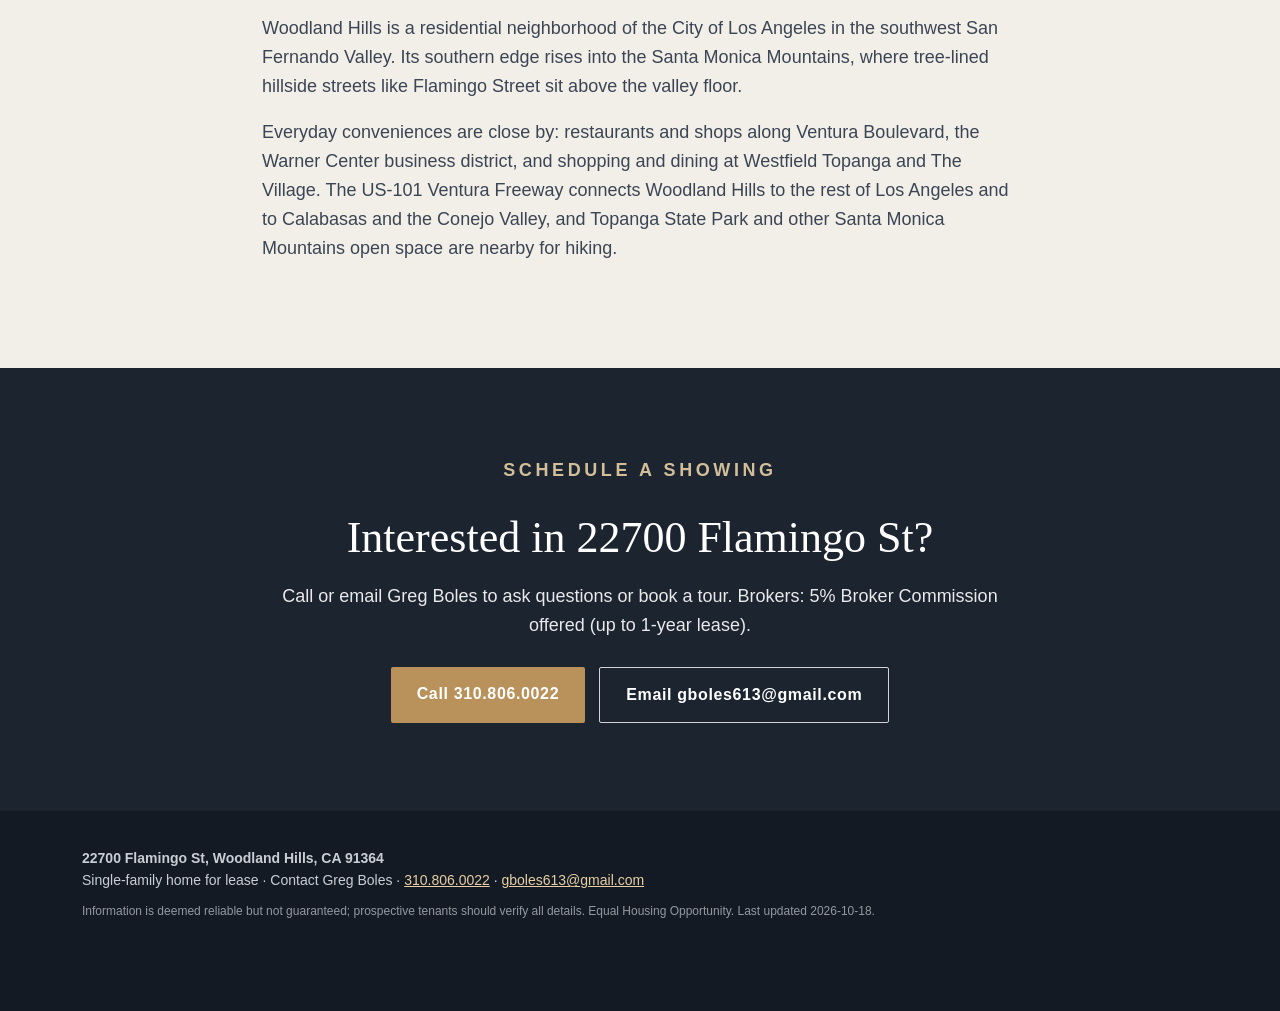
==== commit 321bd24c: "Tilt badge 20deg, bolder menu, larger bold eyebrow, cache-bust assets" ====
--- a/index.html
+++ b/index.html
@@ -32,7 +32,7 @@
 <link rel="icon" href="favicon.svg" type="image/svg+xml">
 <link rel="preload" as="image" href="images/full/01-front-of-house.webp" fetchpriority="high">
 <link rel="alternate" type="text/plain" href="llms.txt" title="LLM-readable listing summary">
-<link rel="stylesheet" href="styles.css">
+<link rel="stylesheet" href="styles.css?v=1792367720">
 <script type="application/ld+json">
 {
  "@context": "https://schema.org",
@@ -556,7 +556,7 @@
   <figure><img id="lb-img" alt=""><figcaption id="lb-cap"></figcaption></figure>
   <button class="lb-next" aria-label="Next photo">&#8250;</button>
 </div>
-<script src="hero.js"></script>
-<script src="lightbox.js" defer></script>
+<script src="hero.js?v=1792367720"></script>
+<script src="lightbox.js?v=1792367720" defer></script>
 </body>
 </html>
--- a/styles.css
+++ b/styles.css
@@ -7,14 +7,14 @@
 .banner strong{font-weight:700}.banner a{color:#fff;font-weight:600;text-decoration:underline;text-underline-offset:3px}.banner-sep{margin:0 10px;opacity:.7}
 .topbar{position:sticky;top:var(--bannerH,58px);z-index:40;display:flex;align-items:center;justify-content:flex-end;padding:12px 32px;background:rgba(251,250,247,.94);backdrop-filter:blur(8px);border-bottom:1px solid var(--line)}
 .brand{font-family:var(--serif);font-size:22px;text-decoration:none;letter-spacing:.02em}
-.topbar nav a{margin-left:24px;font-weight:700;text-decoration:none;font-size:14px;letter-spacing:.08em;text-transform:uppercase;color:var(--ink2)}
+.topbar nav a{margin-left:24px;font-weight:800;text-decoration:none;font-size:15px;letter-spacing:.08em;text-transform:uppercase;color:#111}
 .topbar nav a:hover{color:var(--gold2)}
 .nav-cta{border:1px solid var(--ink);padding:7px 14px;border-radius:2px}
 .hero{position:relative;min-height:min(88vh,860px);display:flex;align-items:flex-end;color:#fff;overflow:hidden}
 .hero-img{position:absolute;inset:0;width:100%;height:100%;object-fit:cover;object-position:center 62%}
 .hero-shade{position:absolute;inset:0;background:linear-gradient(180deg,rgba(15,20,28,.15) 0%,rgba(15,20,28,.25) 40%,rgba(15,20,28,.82) 100%)}
 .hero-inner{position:relative;max-width:1180px;width:100%;margin:0 auto;padding:0 32px 64px}
-.eyebrow{text-transform:uppercase;letter-spacing:.2em;font-size:13px;margin:0 0 10px;color:#f0e2c8}
+.eyebrow{text-transform:uppercase;letter-spacing:.16em;font-size:20px;font-weight:800;margin:0 0 12px;color:#fff;text-shadow:0 2px 6px rgba(0,0,0,.5)}
 h1{font-family:var(--serif);font-weight:500;font-size:clamp(38px,6vw,72px);line-height:1.05;margin:0}
 h1 span{display:block;font-size:.42em;margin-top:12px;letter-spacing:.04em;opacity:.92}
 .hero-sub{max-width:640px;font-size:18px;opacity:.95;margin:18px 0 26px}
@@ -74,8 +74,8 @@
  .eyebrow{font-size:11px}
 }
 
-.price-badge{position:absolute;z-index:3;transform:translate(-50%,-50%) rotate(-3deg);display:flex;flex-direction:column;align-items:center;text-align:center;background:#c0392b;color:#fff;padding:14px 26px;border-radius:12px;border:2px solid rgba(255,255,255,.9);box-shadow:0 10px 30px rgba(0,0,0,.45);font-family:inherit;line-height:1.15;white-space:nowrap;left:74.5%;top:55%}
+.price-badge{position:absolute;z-index:3;transform:translate(-50%,-50%) rotate(-20deg);display:flex;flex-direction:column;align-items:center;text-align:center;background:#c0392b;color:#fff;padding:14px 26px;border-radius:12px;border:2px solid rgba(255,255,255,.9);box-shadow:0 10px 30px rgba(0,0,0,.45);font-family:inherit;line-height:1.15;white-space:nowrap;left:74.5%;top:55%}
 .price-badge .pb-top{font-size:30px;font-weight:800;text-transform:uppercase;letter-spacing:.04em}
 .price-badge .pb-sub{font-size:18px;margin-top:6px}.price-badge s{opacity:.85}.price-badge b{font-weight:800}
-.price-badge.pb-corner{left:auto;right:14px;top:16px;transform:rotate(-3deg);padding:10px 16px}
+.price-badge.pb-corner{left:auto;right:14px;top:16px;transform:rotate(-20deg);padding:10px 16px}
 .price-badge.pb-corner .pb-top{font-size:20px}.price-badge.pb-corner .pb-sub{font-size:14px}
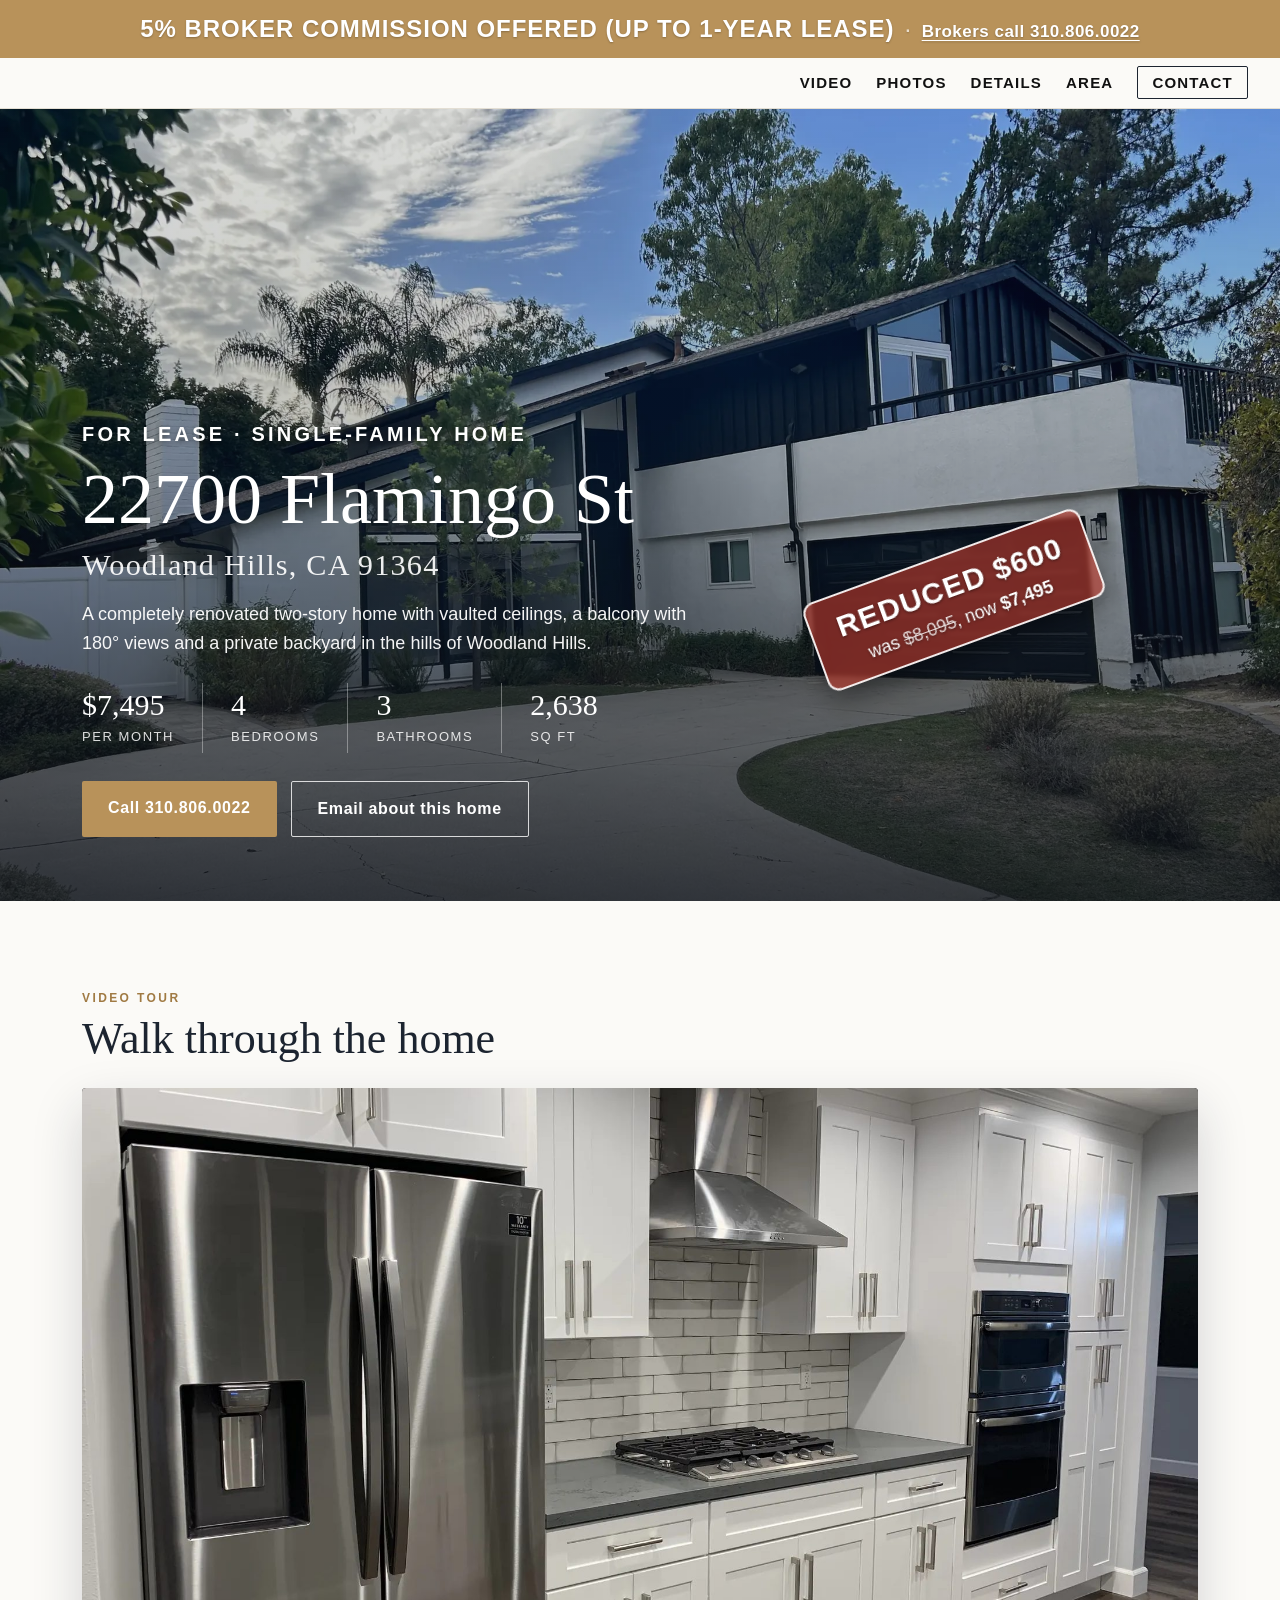
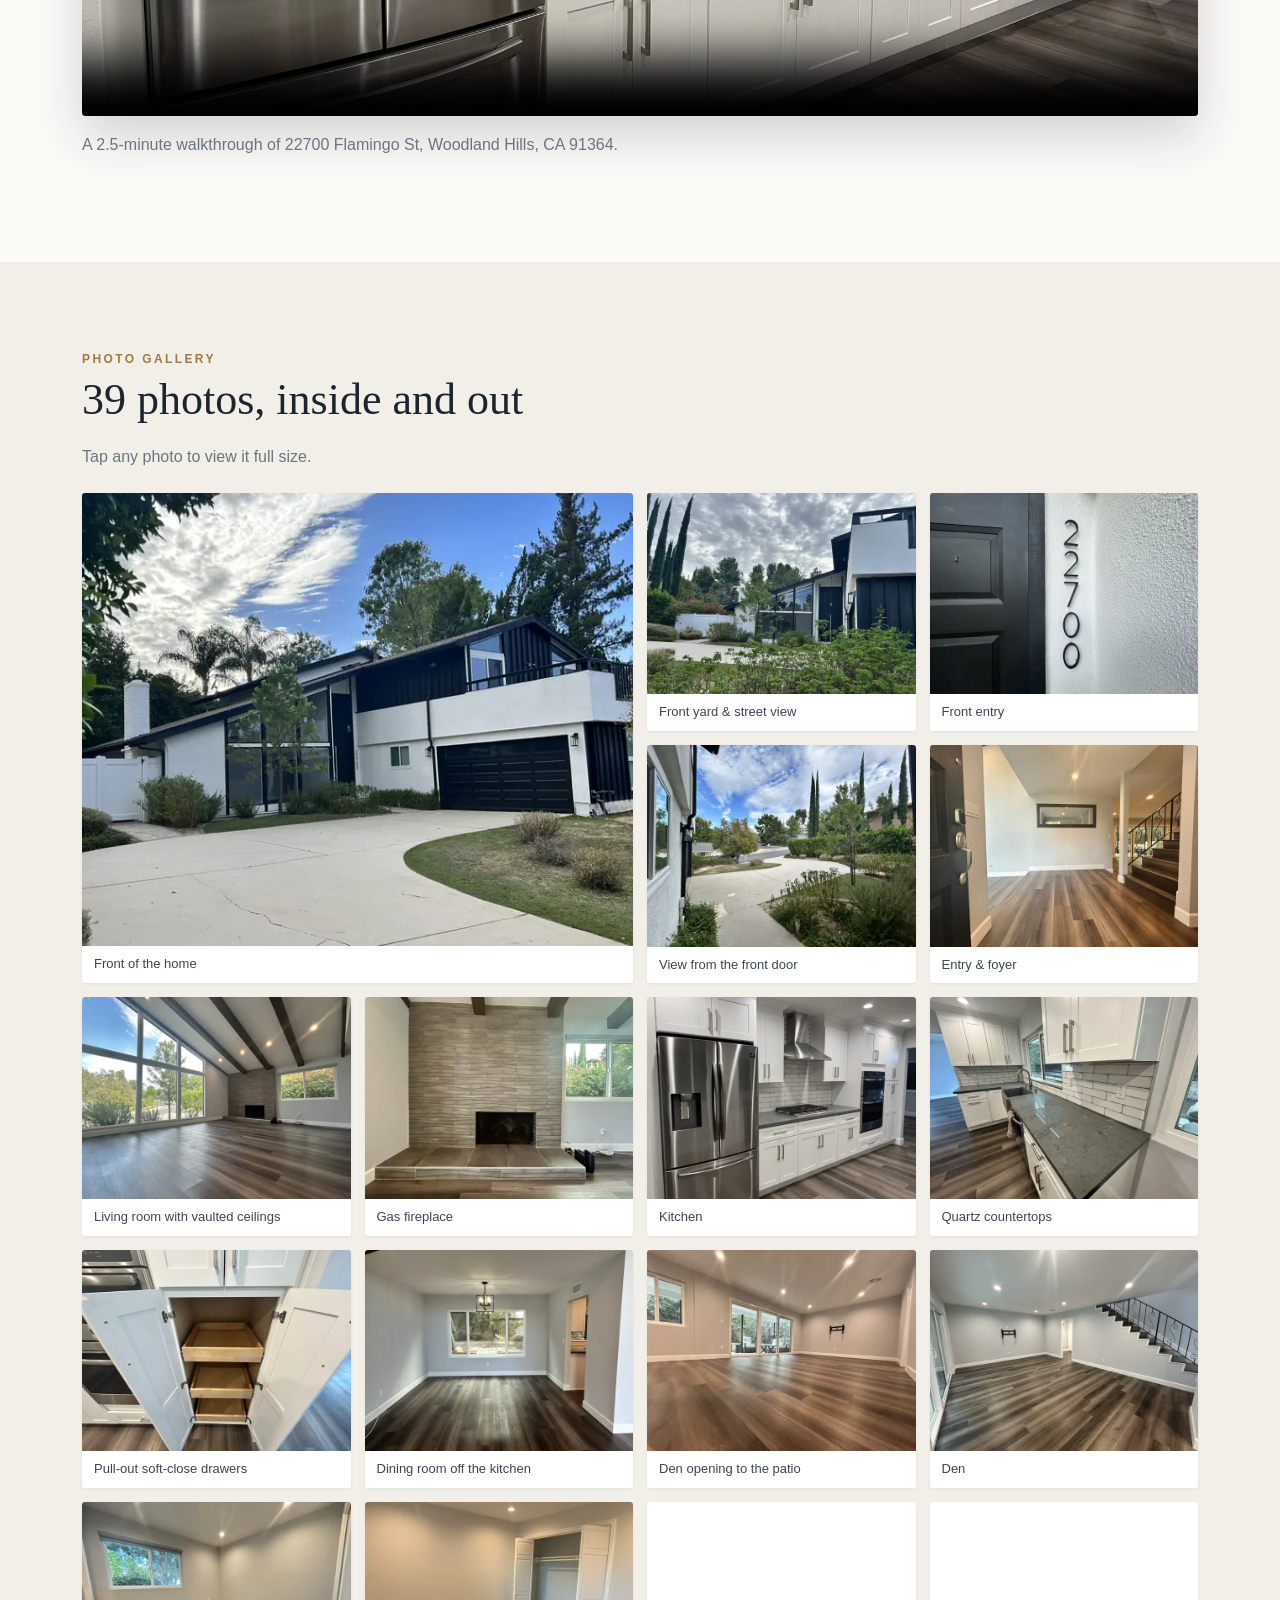
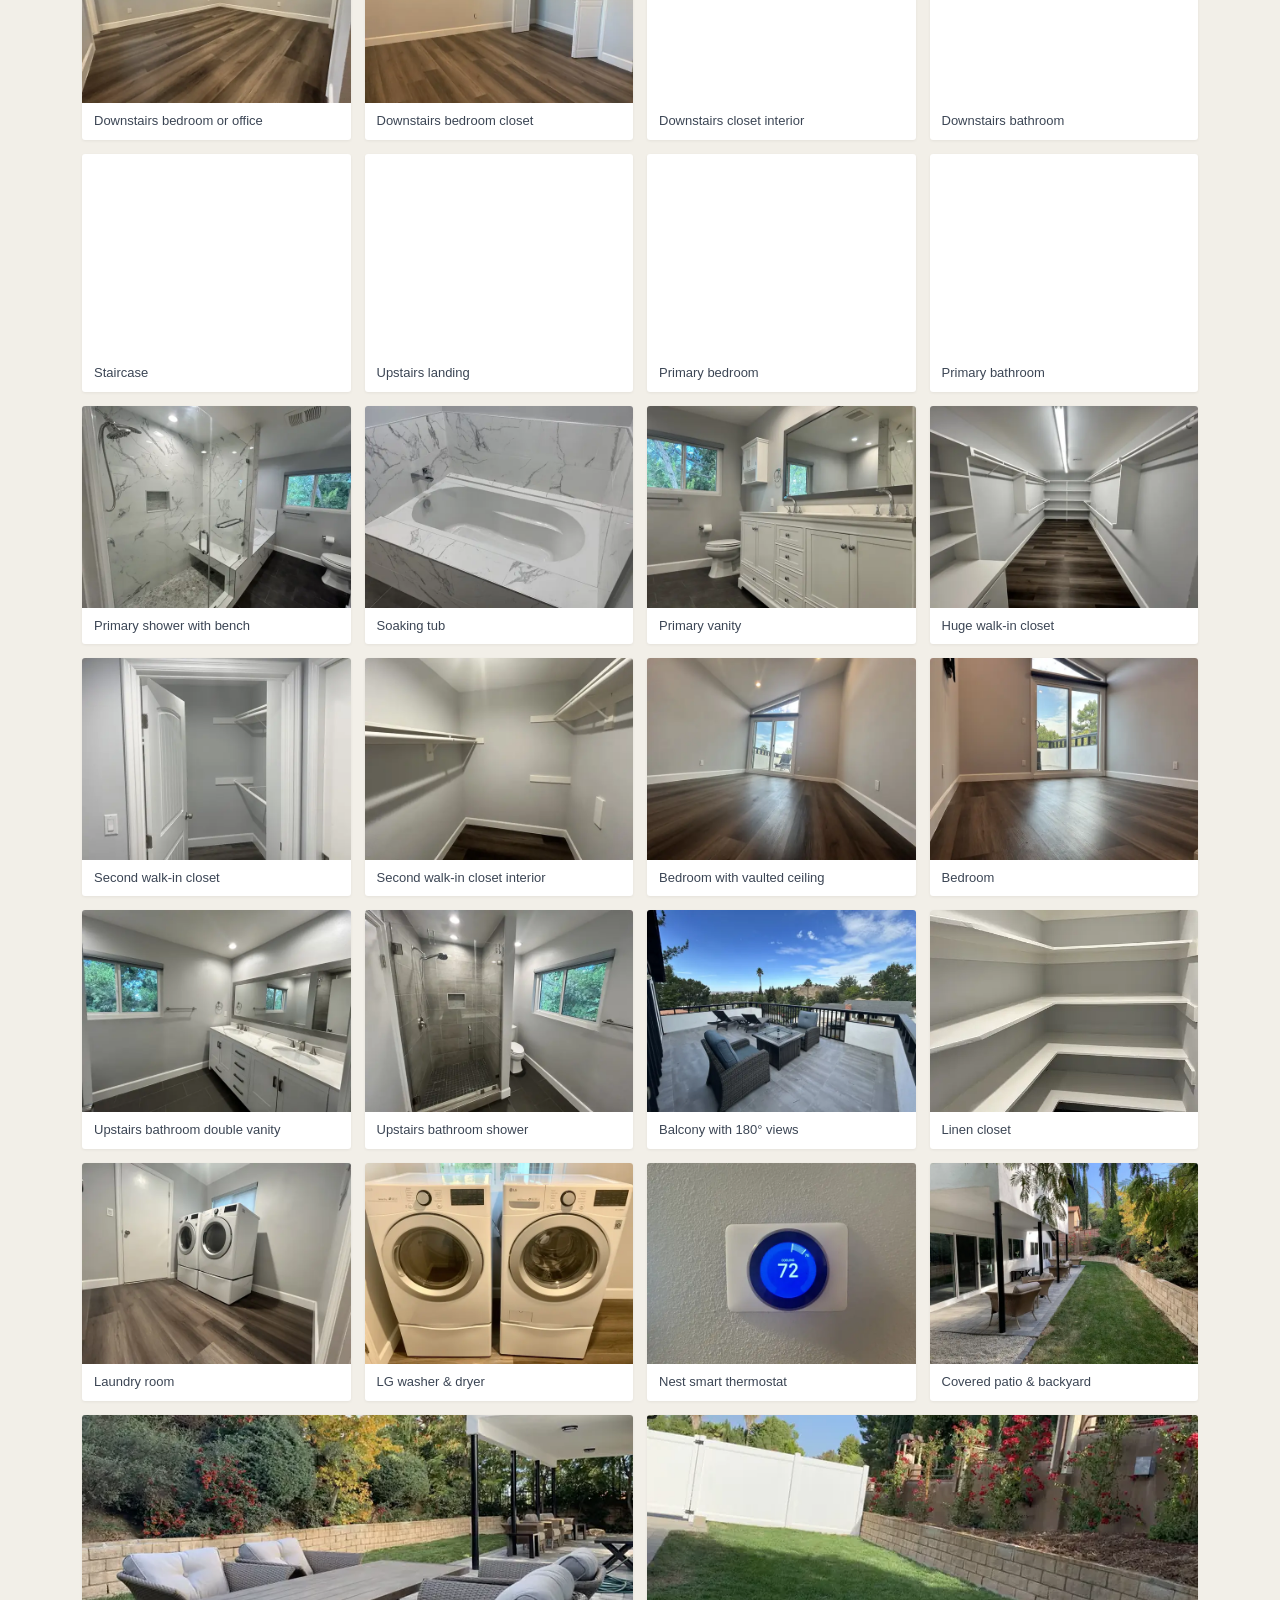
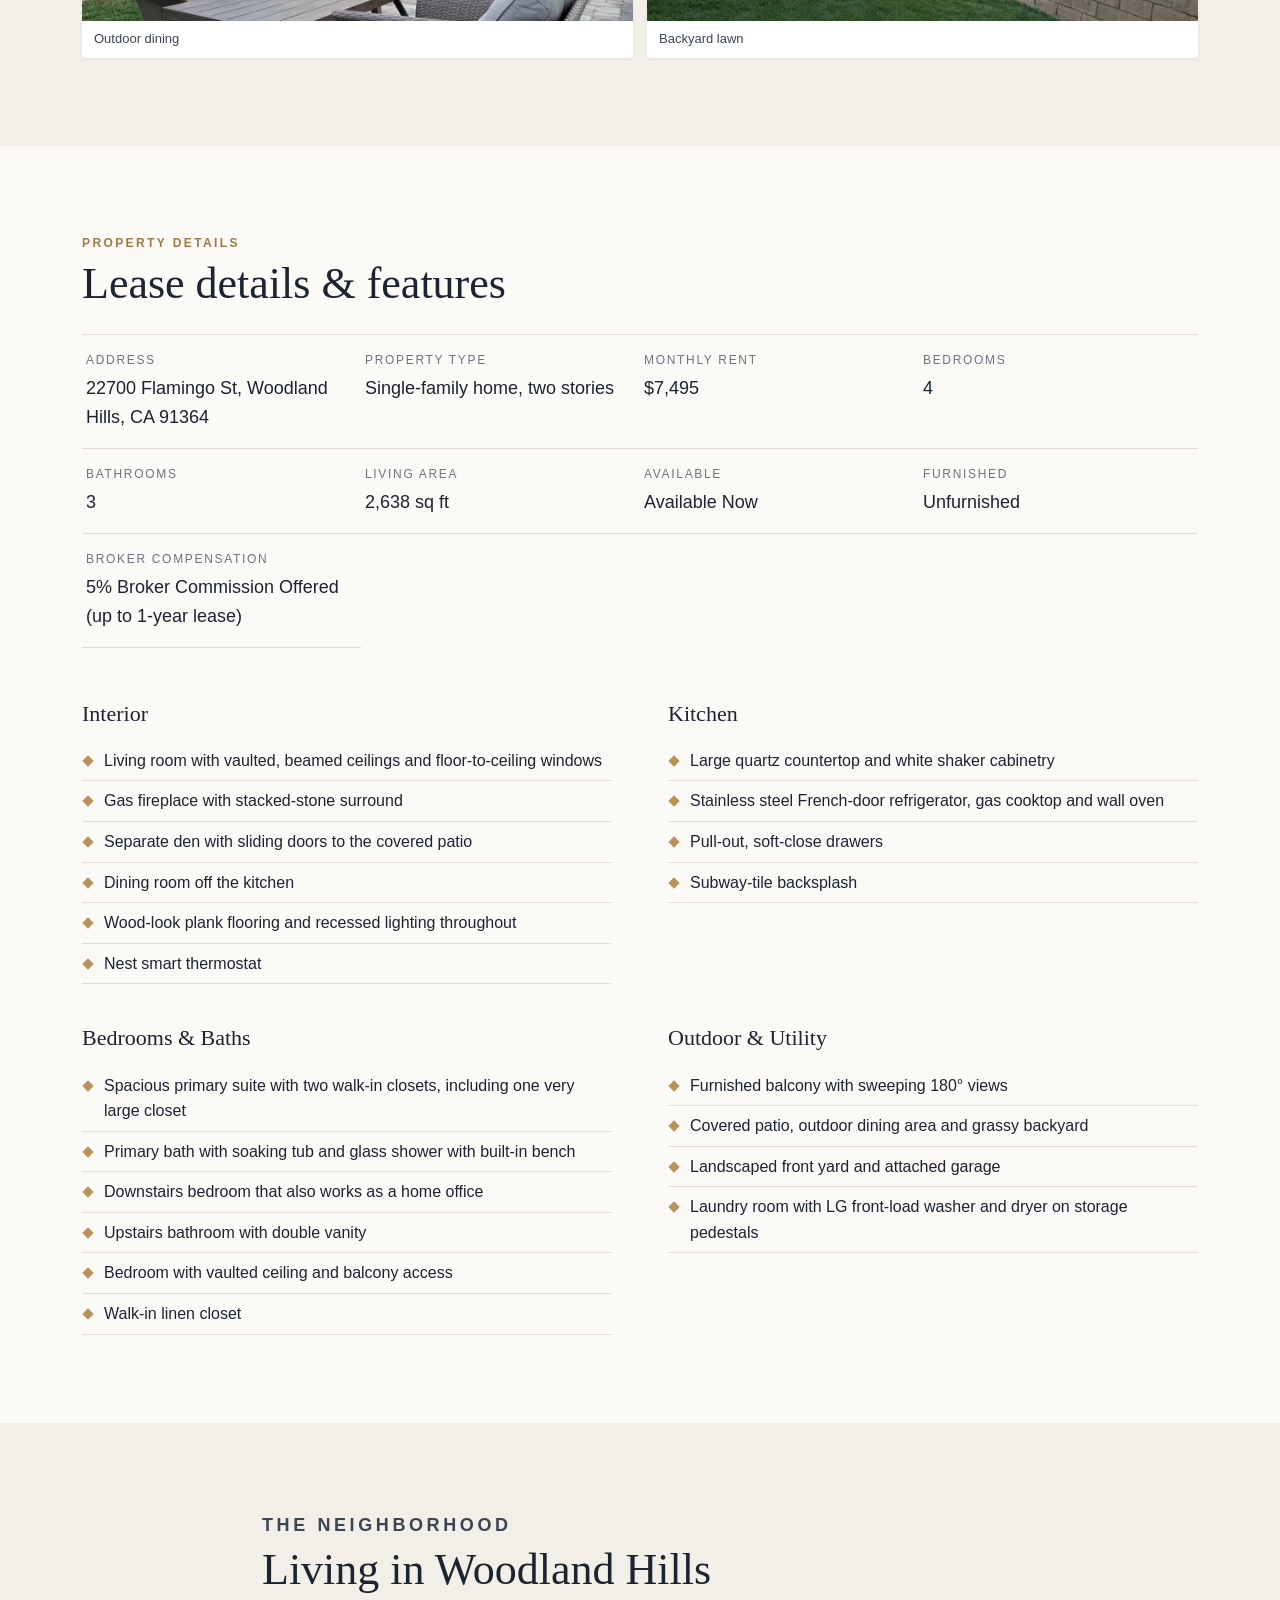
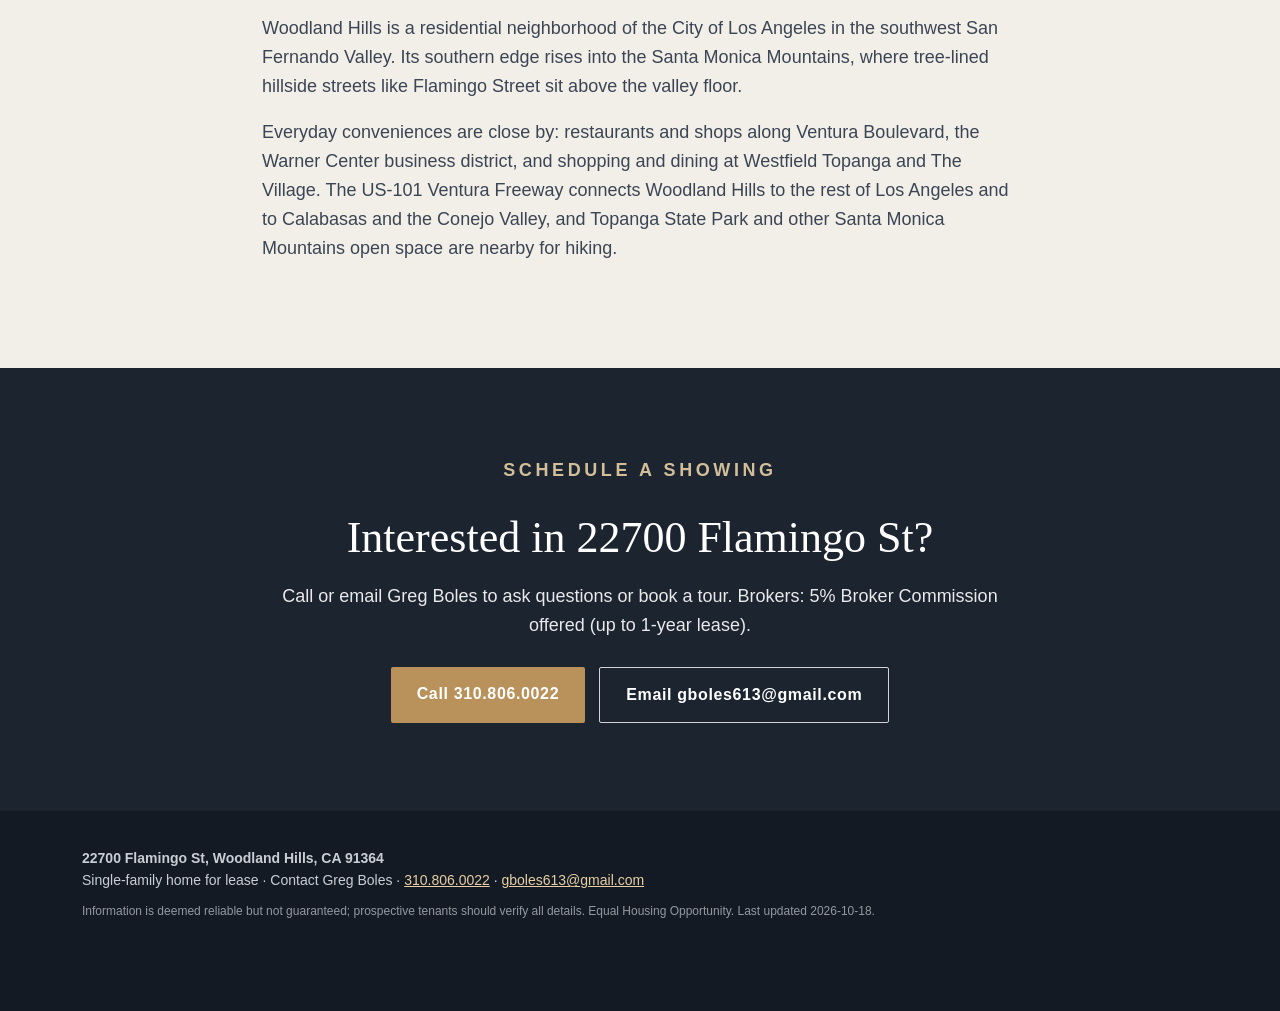
==== commit 7e70ce56: "Semi-transparent price badge" ====
--- a/index.html
+++ b/index.html
@@ -32,7 +32,7 @@
 <link rel="icon" href="favicon.svg" type="image/svg+xml">
 <link rel="preload" as="image" href="images/full/01-front-of-house.webp" fetchpriority="high">
 <link rel="alternate" type="text/plain" href="llms.txt" title="LLM-readable listing summary">
-<link rel="stylesheet" href="styles.css?v=1792367720">
+<link rel="stylesheet" href="styles.css?v=1792368033">
 <script type="application/ld+json">
 {
  "@context": "https://schema.org",
@@ -556,7 +556,7 @@
   <figure><img id="lb-img" alt=""><figcaption id="lb-cap"></figcaption></figure>
   <button class="lb-next" aria-label="Next photo">&#8250;</button>
 </div>
-<script src="hero.js?v=1792367720"></script>
-<script src="lightbox.js?v=1792367720" defer></script>
+<script src="hero.js?v=1792368033"></script>
+<script src="lightbox.js?v=1792368033" defer></script>
 </body>
 </html>
--- a/styles.css
+++ b/styles.css
@@ -74,7 +74,7 @@
  .eyebrow{font-size:11px}
 }
 
-.price-badge{position:absolute;z-index:3;transform:translate(-50%,-50%) rotate(-20deg);display:flex;flex-direction:column;align-items:center;text-align:center;background:#c0392b;color:#fff;padding:14px 26px;border-radius:12px;border:2px solid rgba(255,255,255,.9);box-shadow:0 10px 30px rgba(0,0,0,.45);font-family:inherit;line-height:1.15;white-space:nowrap;left:74.5%;top:55%}
+.price-badge{position:absolute;z-index:3;transform:translate(-50%,-50%) rotate(-20deg);display:flex;flex-direction:column;align-items:center;text-align:center;background:rgba(192,57,43,.6);backdrop-filter:blur(2px);-webkit-backdrop-filter:blur(2px);color:#fff;text-shadow:0 1px 3px rgba(0,0,0,.45);padding:14px 26px;border-radius:12px;border:2px solid rgba(255,255,255,.9);box-shadow:0 10px 30px rgba(0,0,0,.45);font-family:inherit;line-height:1.15;white-space:nowrap;left:74.5%;top:55%}
 .price-badge .pb-top{font-size:30px;font-weight:800;text-transform:uppercase;letter-spacing:.04em}
 .price-badge .pb-sub{font-size:18px;margin-top:6px}.price-badge s{opacity:.85}.price-badge b{font-weight:800}
 .price-badge.pb-corner{left:auto;right:14px;top:16px;transform:rotate(-20deg);padding:10px 16px}
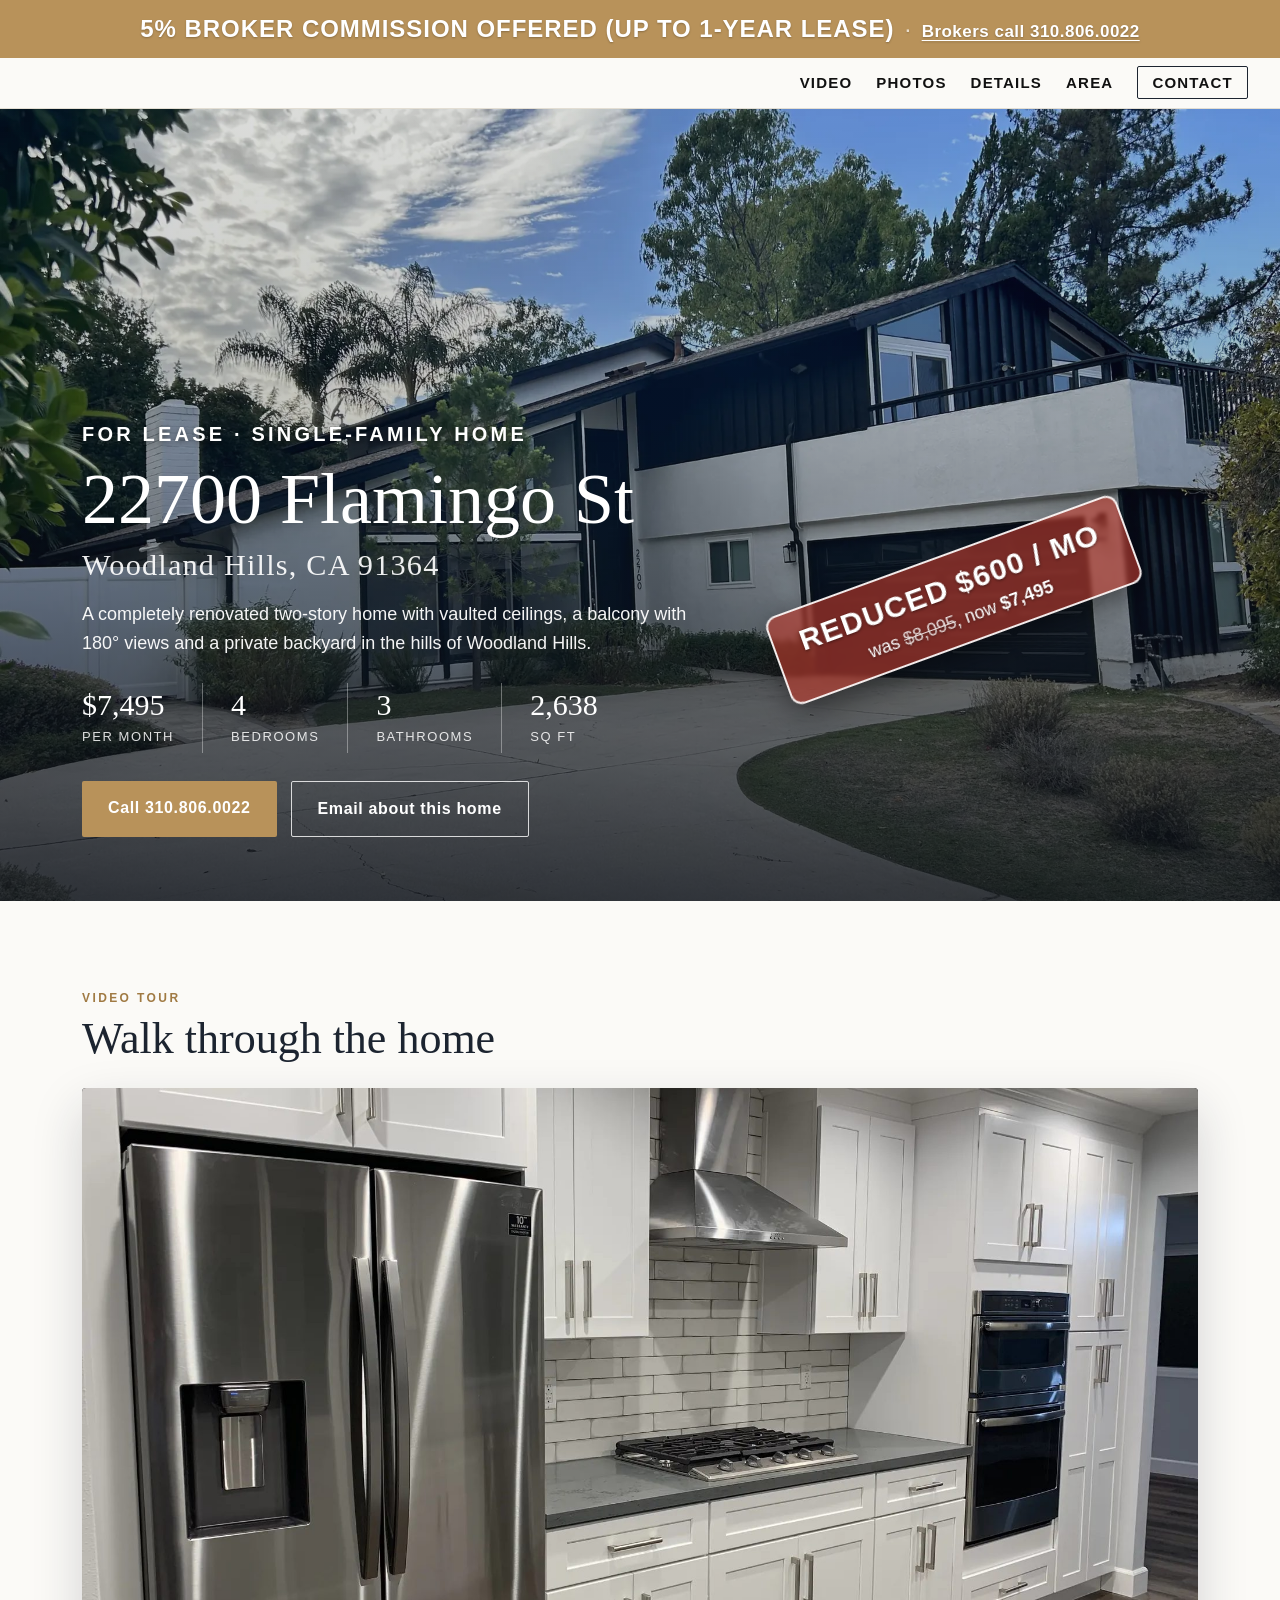
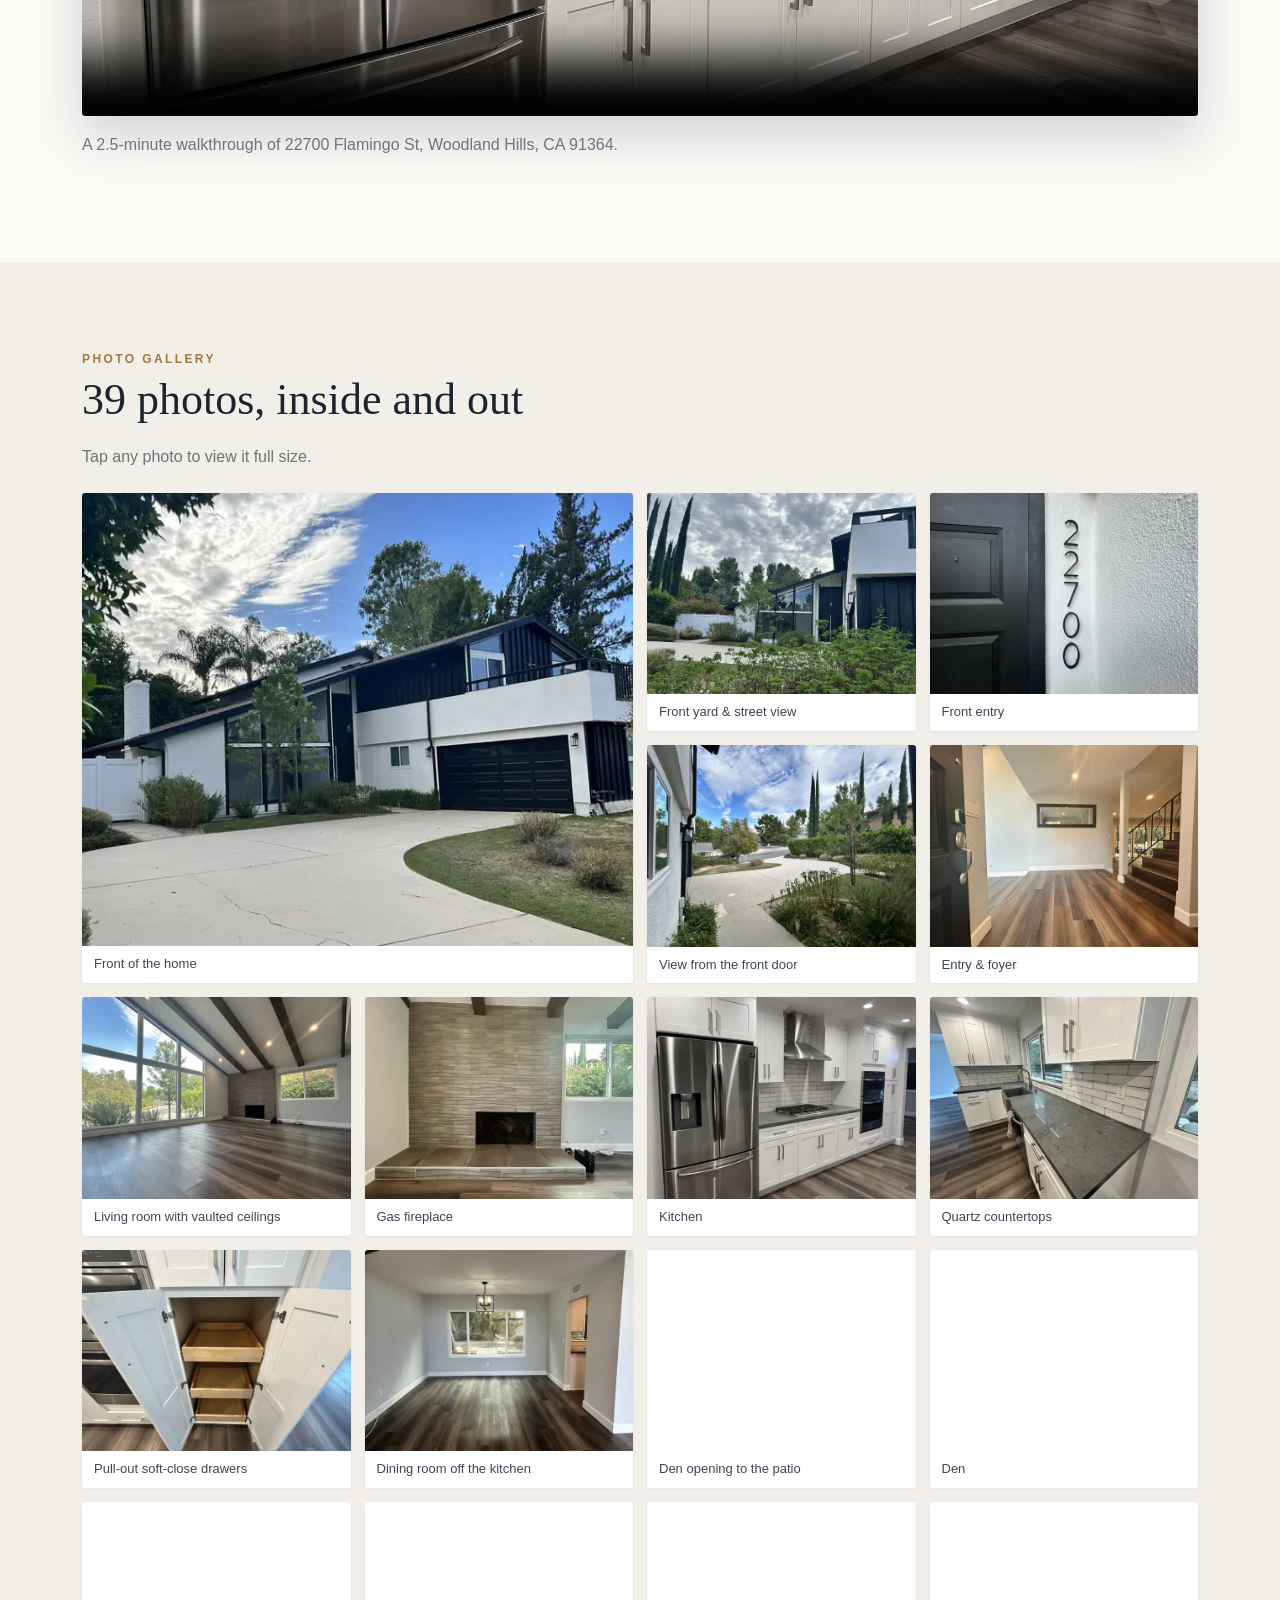
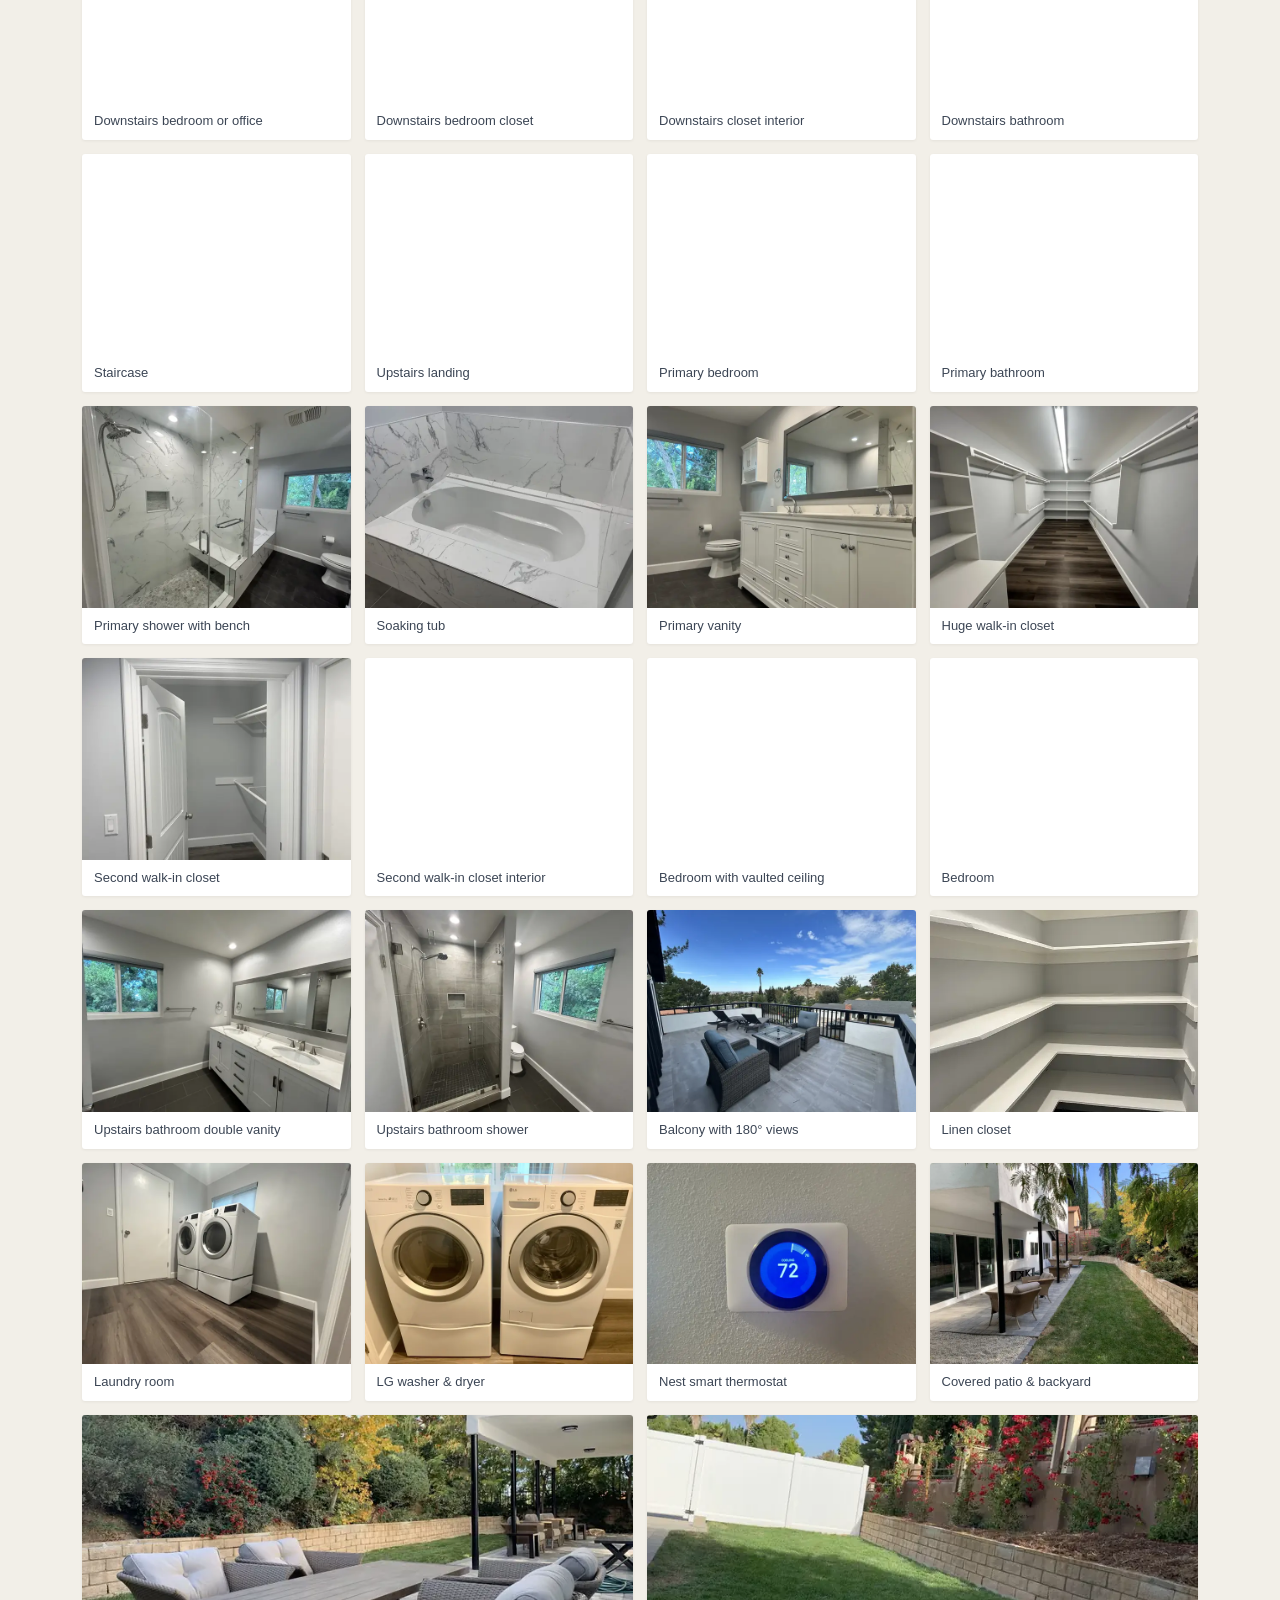
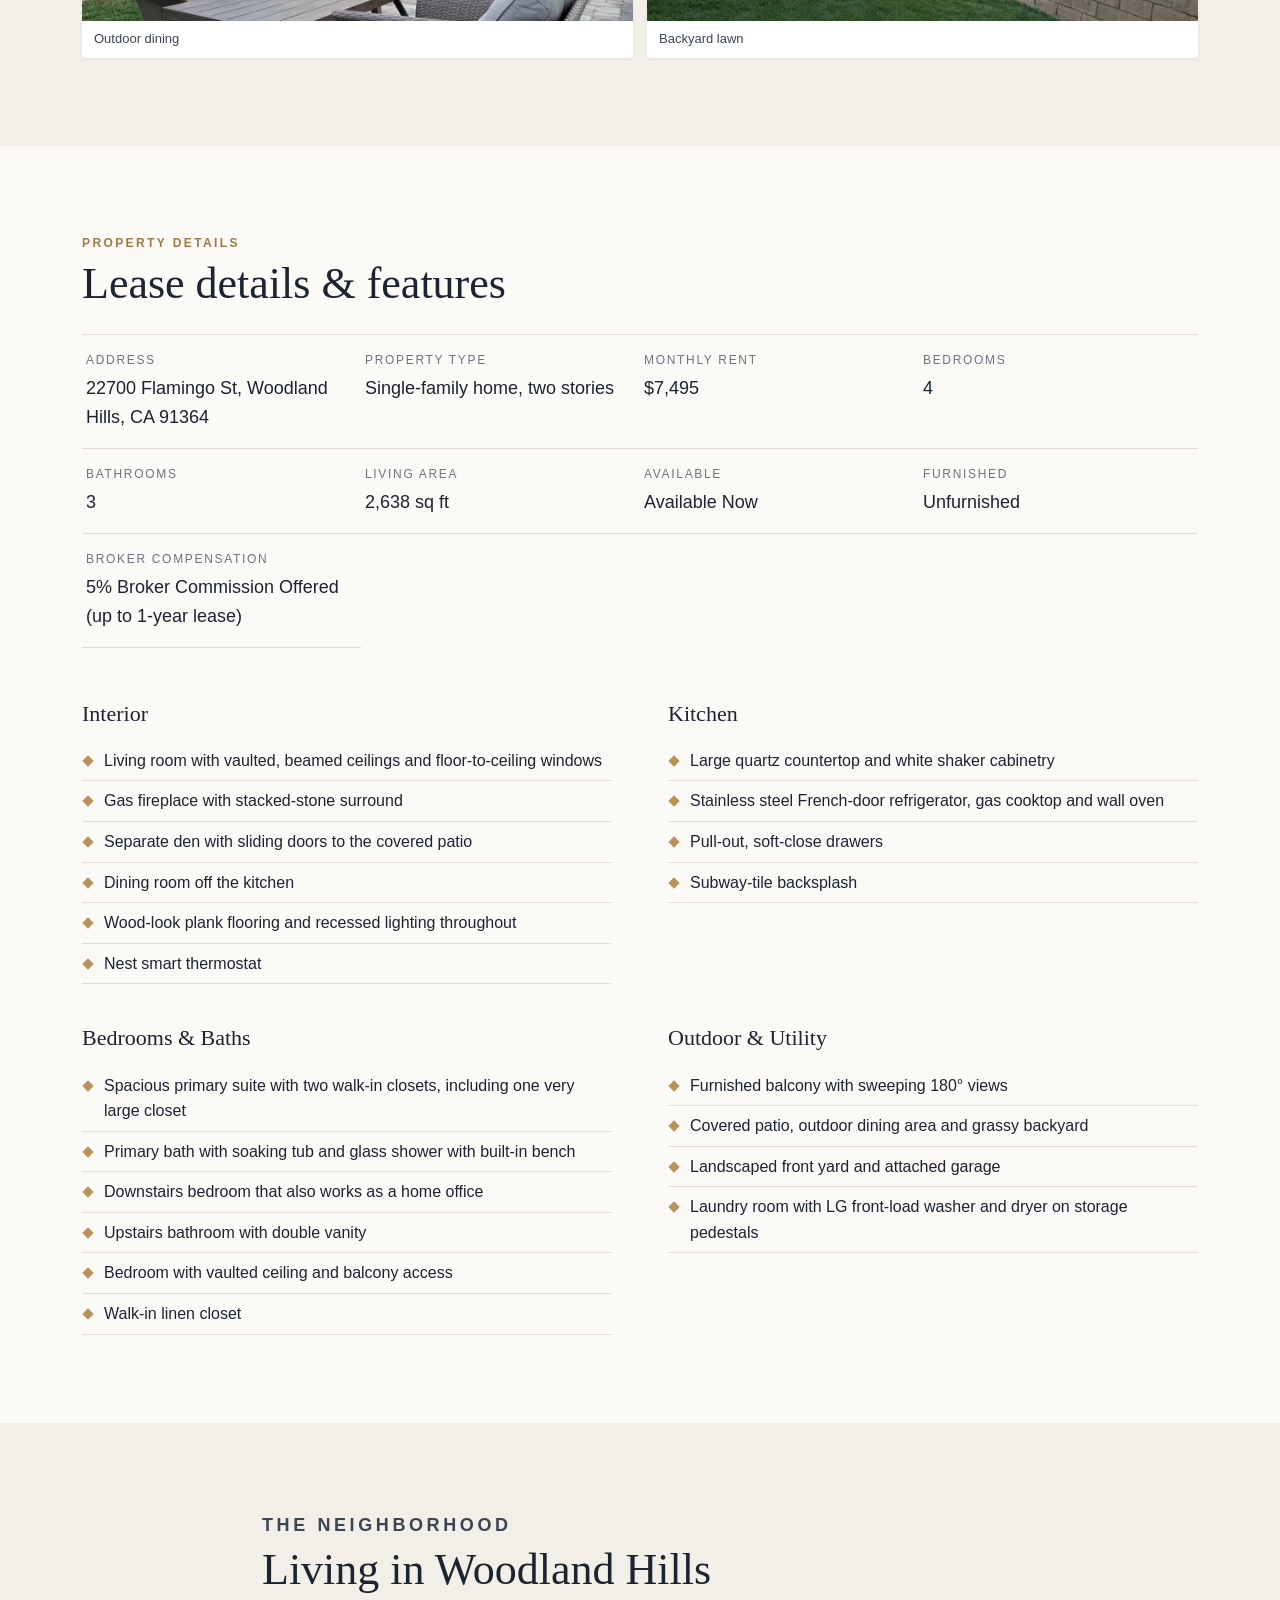
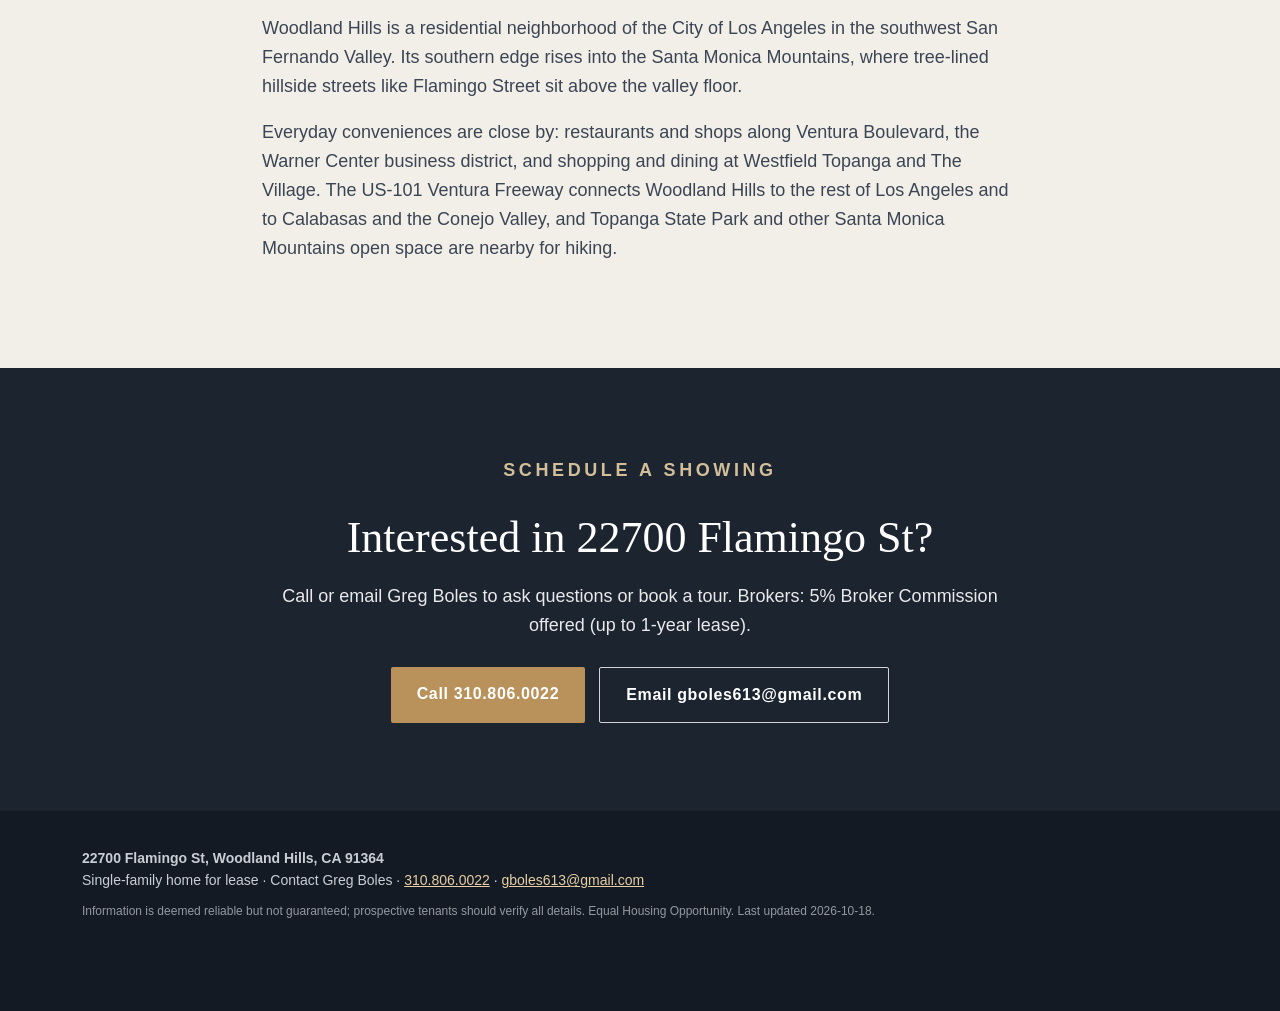
==== commit d69df88d: "Add / mo to reduction badge" ====
--- a/index.html
+++ b/index.html
@@ -216,7 +216,7 @@
     <img class="hero-img" src="images/full/01-front-of-house.webp" width="1920" height="1440" alt="Front exterior of the modern two-story home at 22700 Flamingo St, Woodland Hills, CA, with dark trim, attached two-car garage and curved driveway" fetchpriority="high" decoding="async">
   </picture>
   <div class="hero-shade"></div>
-  <div class="price-badge" id="price-badge" role="note" aria-label="Price reduced $600: was $8,095, now $7,495"><span class="pb-top">Reduced $600</span><span class="pb-sub">was <s>$8,095</s>, now <b>$7,495</b></span></div>
+  <div class="price-badge" id="price-badge" role="note" aria-label="Price reduced $600 per month: was $8,095, now $7,495"><span class="pb-top">Reduced $600 / mo</span><span class="pb-sub">was <s>$8,095</s>, now <b>$7,495</b></span></div>
   <div class="hero-inner">
     <p class="eyebrow">For Lease · Single-Family Home</p>
     <h1 id="h1">22700 Flamingo St<span>Woodland Hills, CA 91364</span></h1>
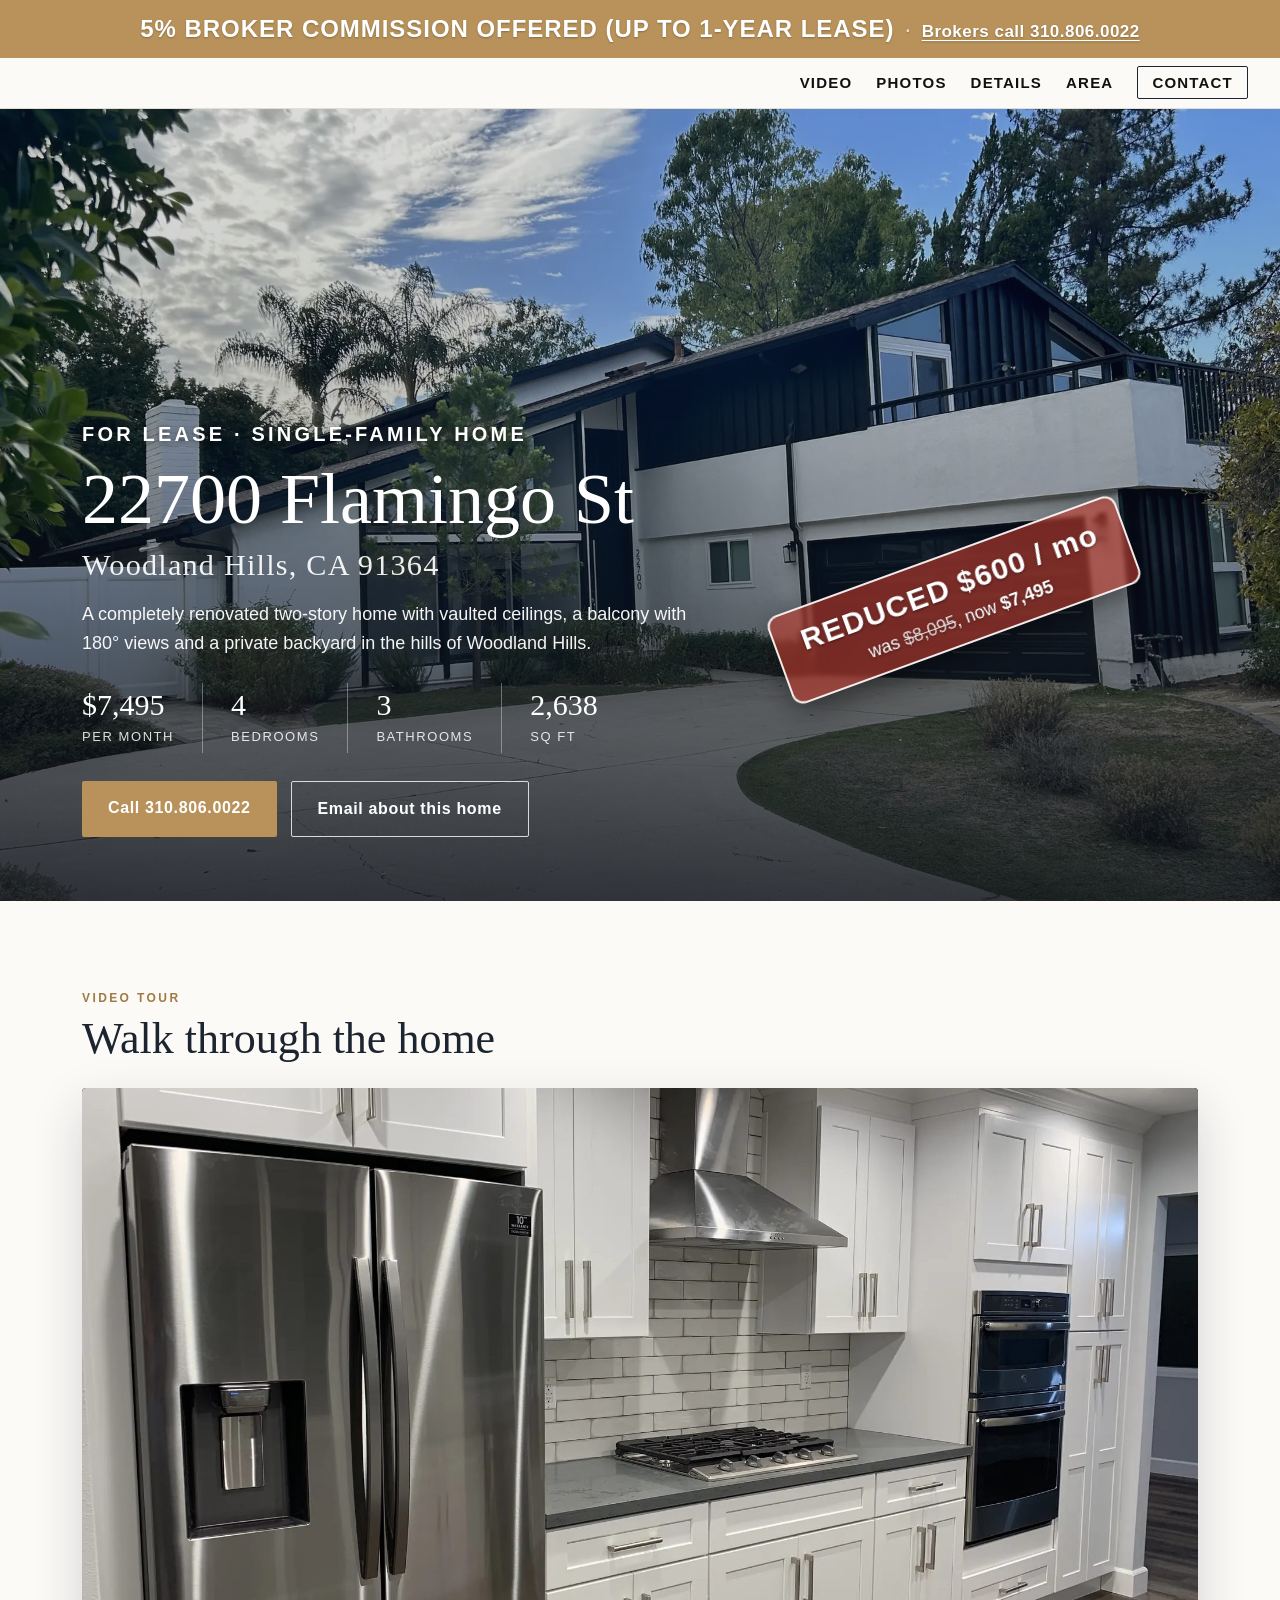
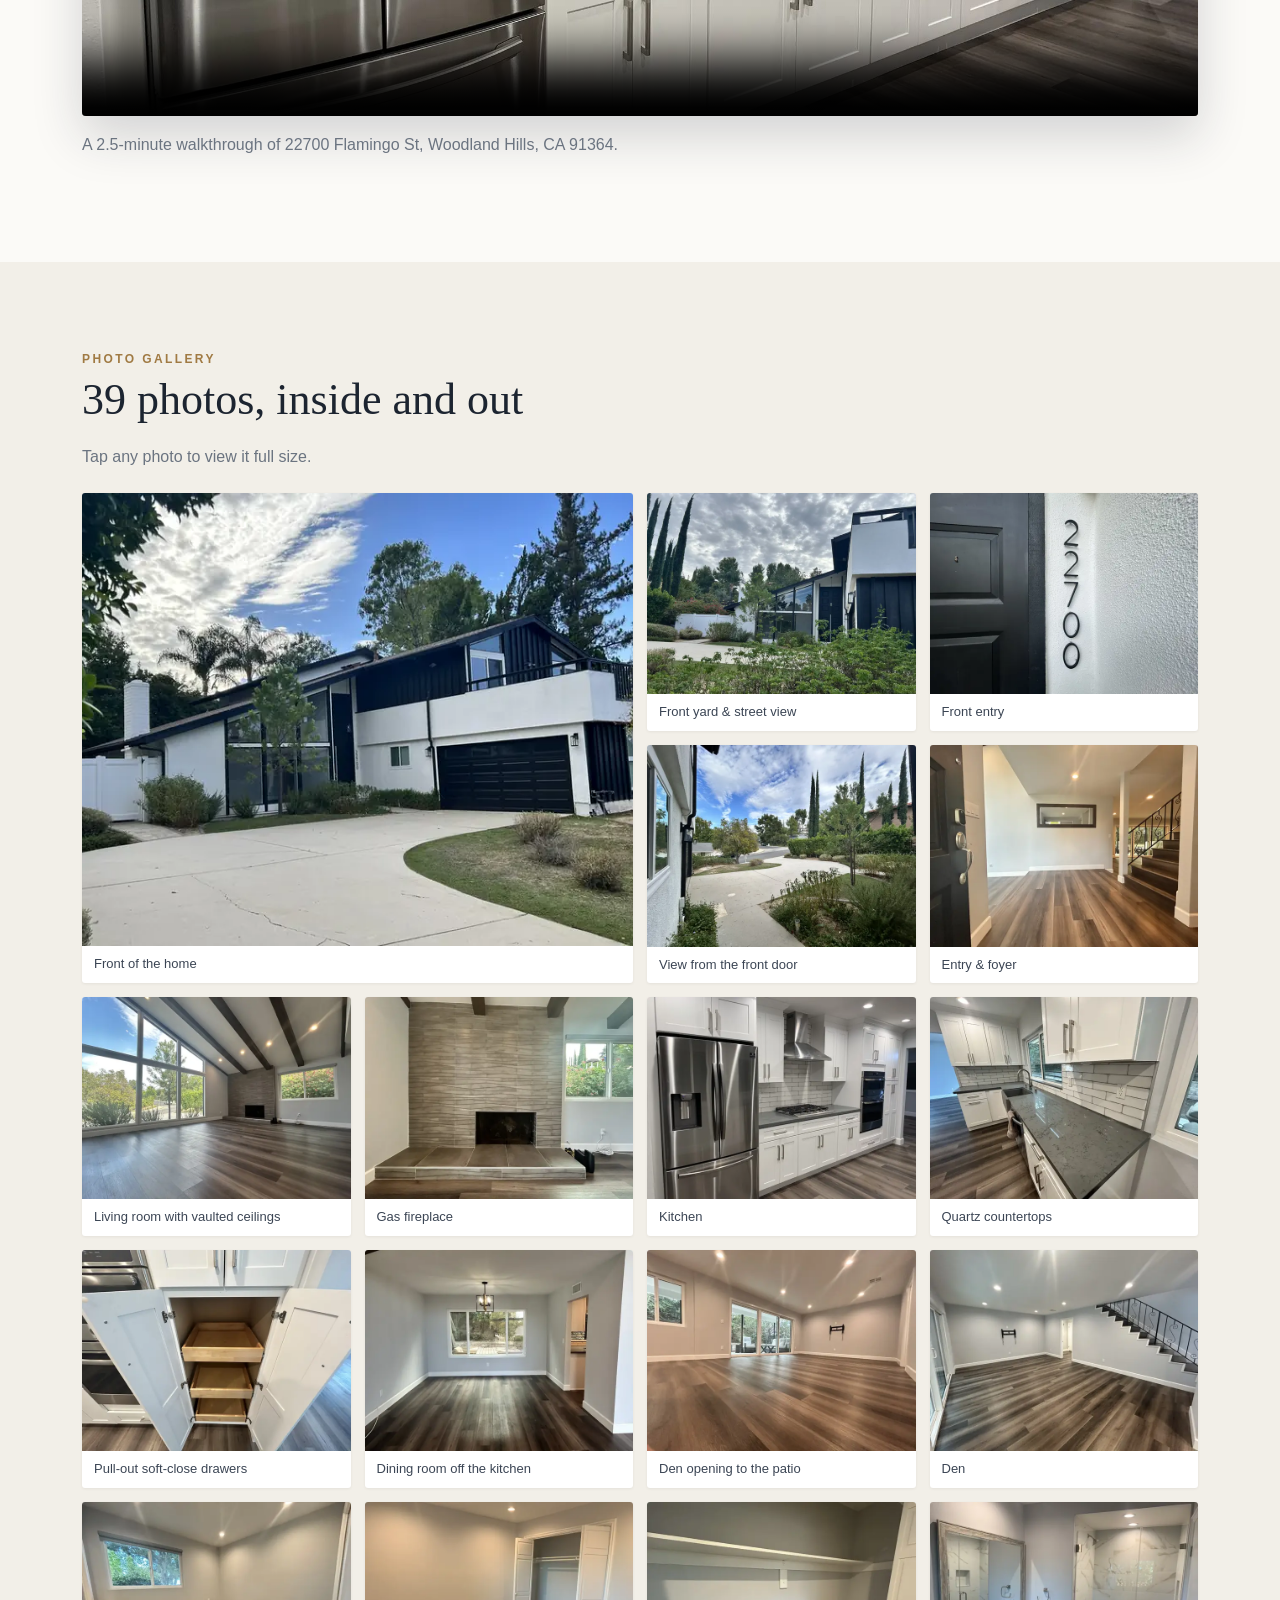
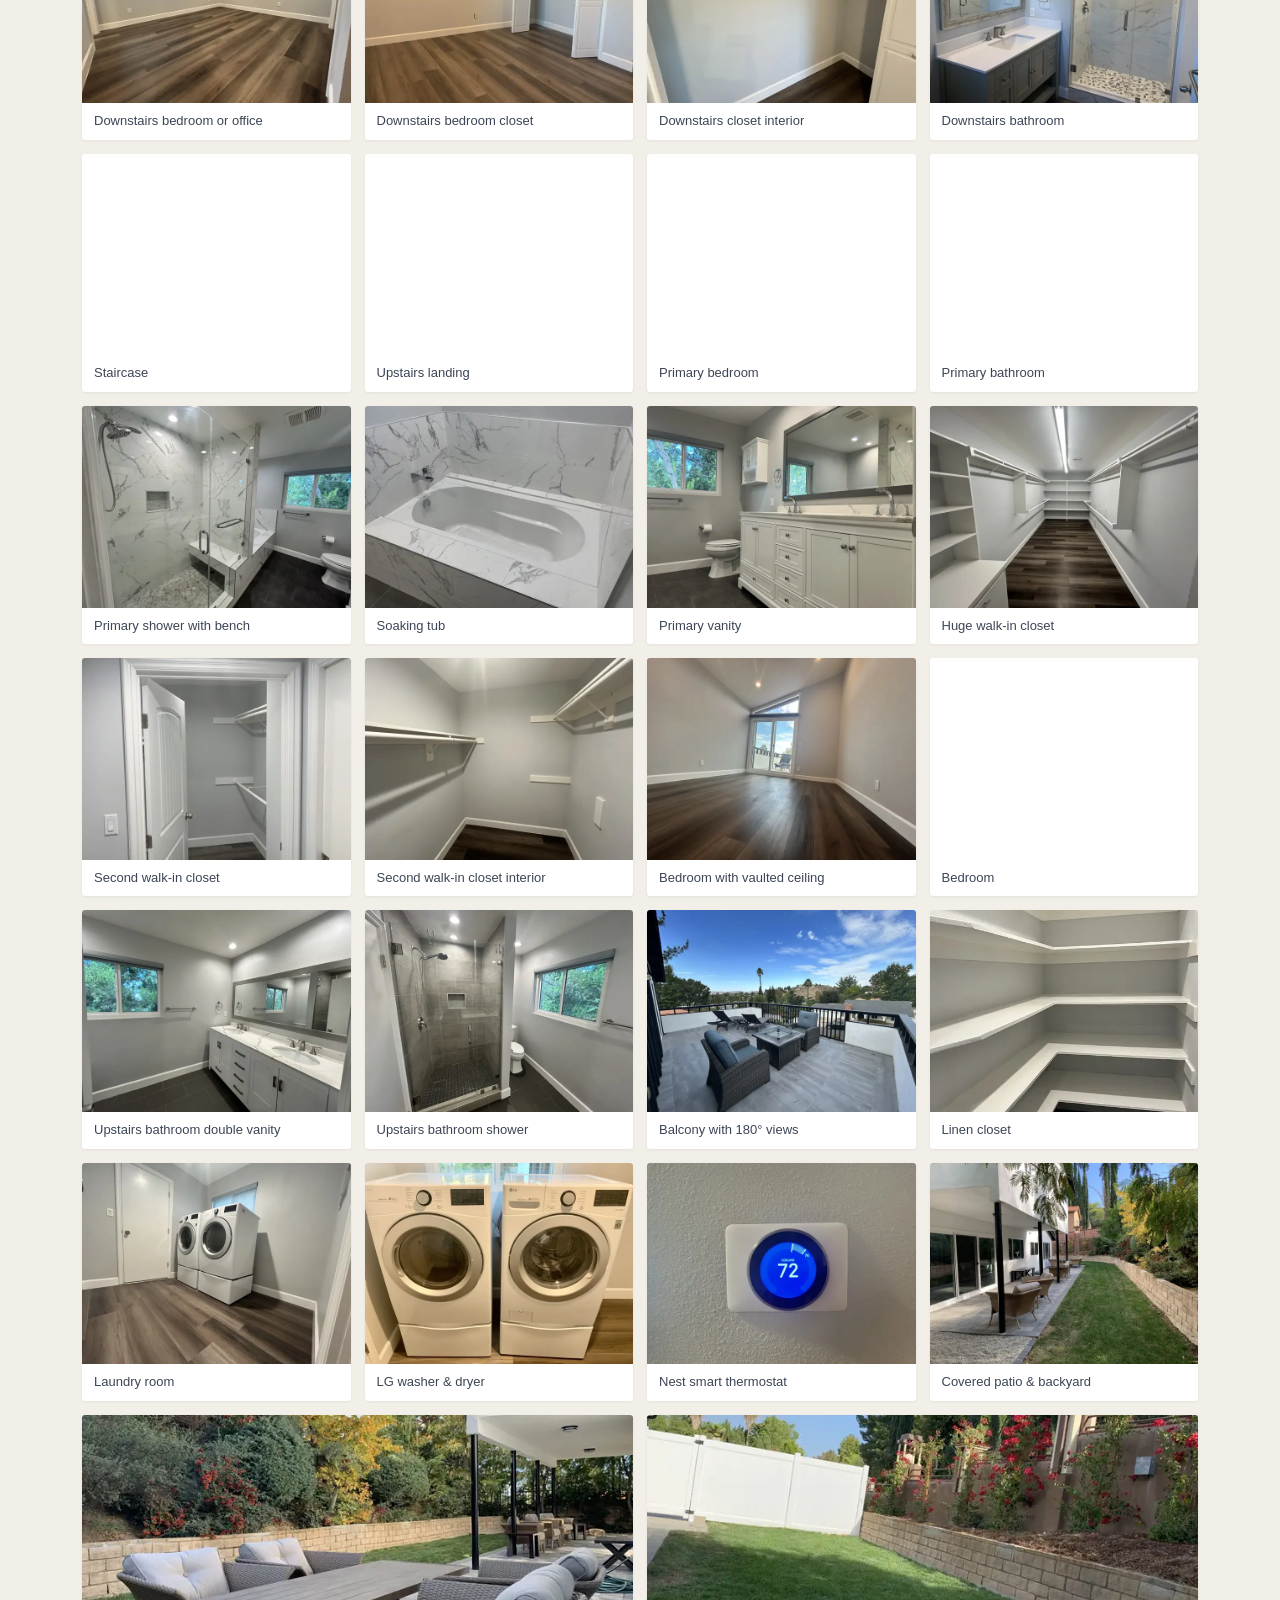
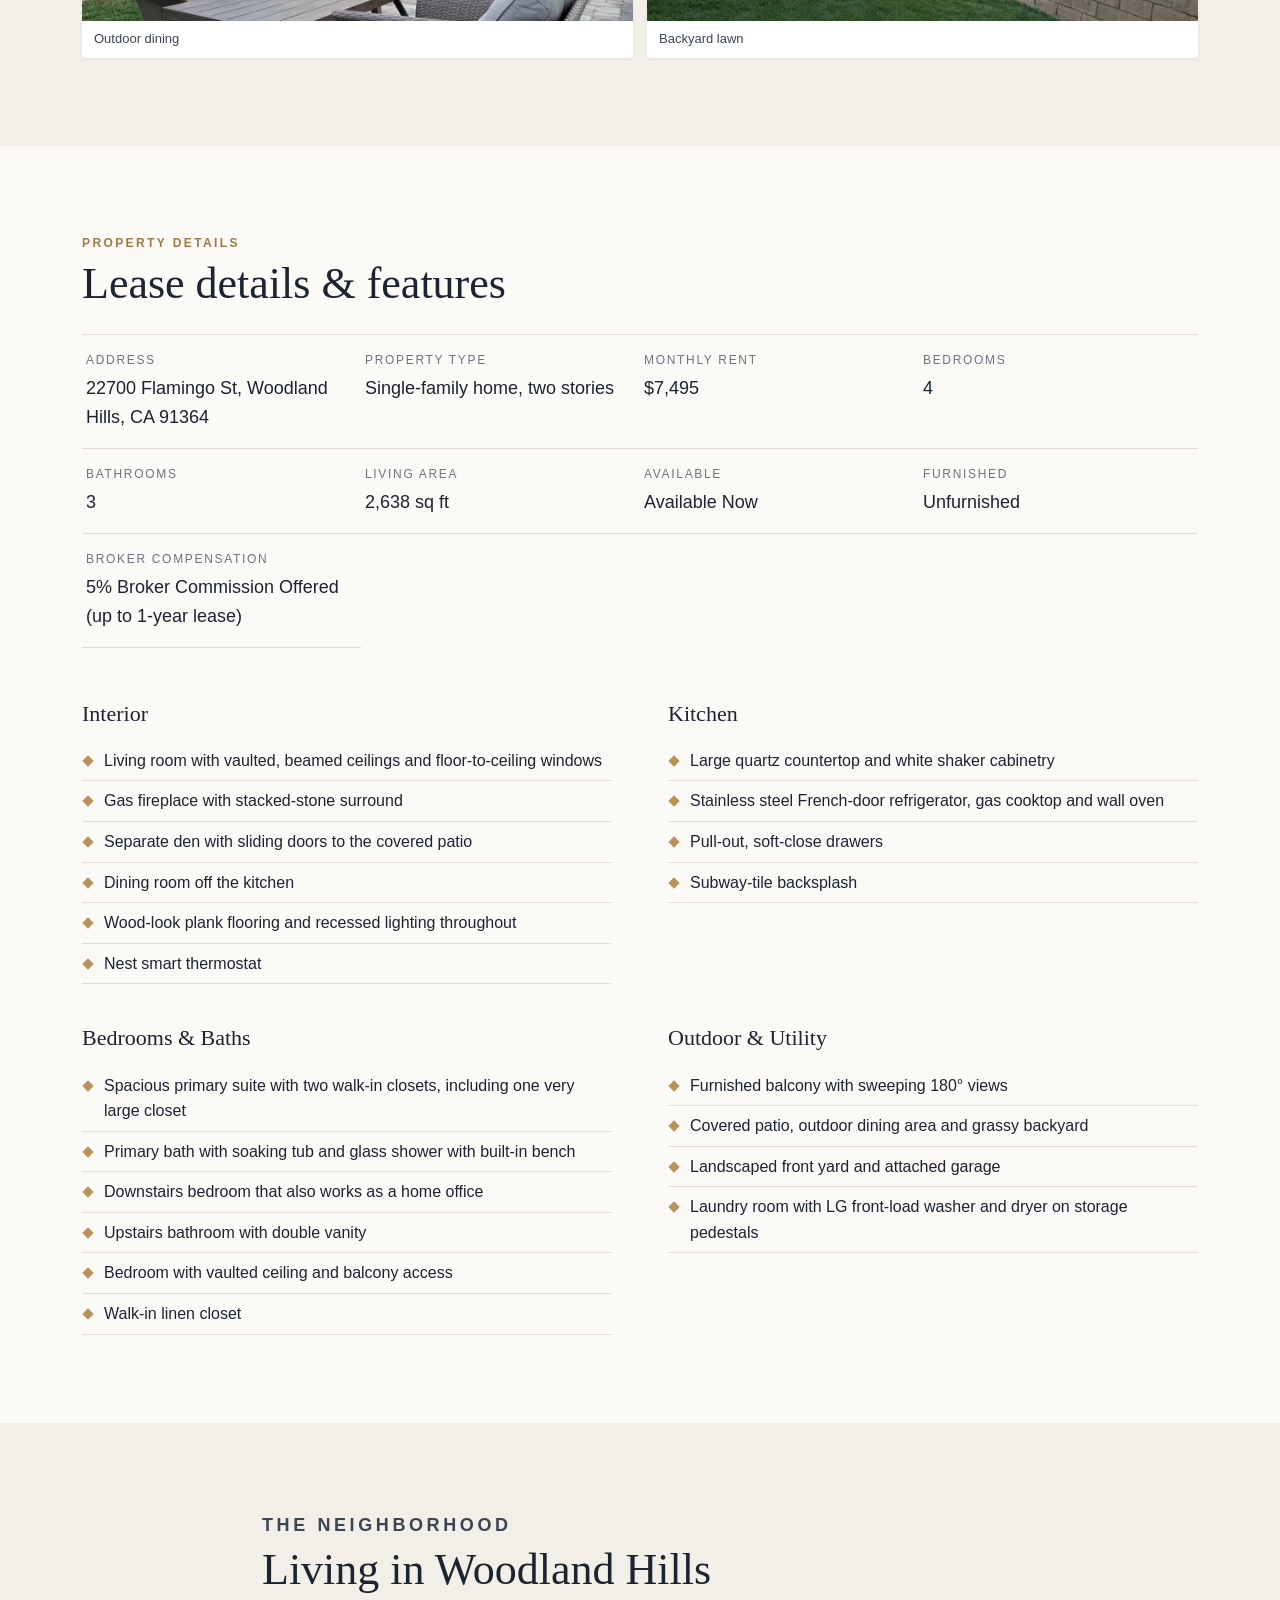
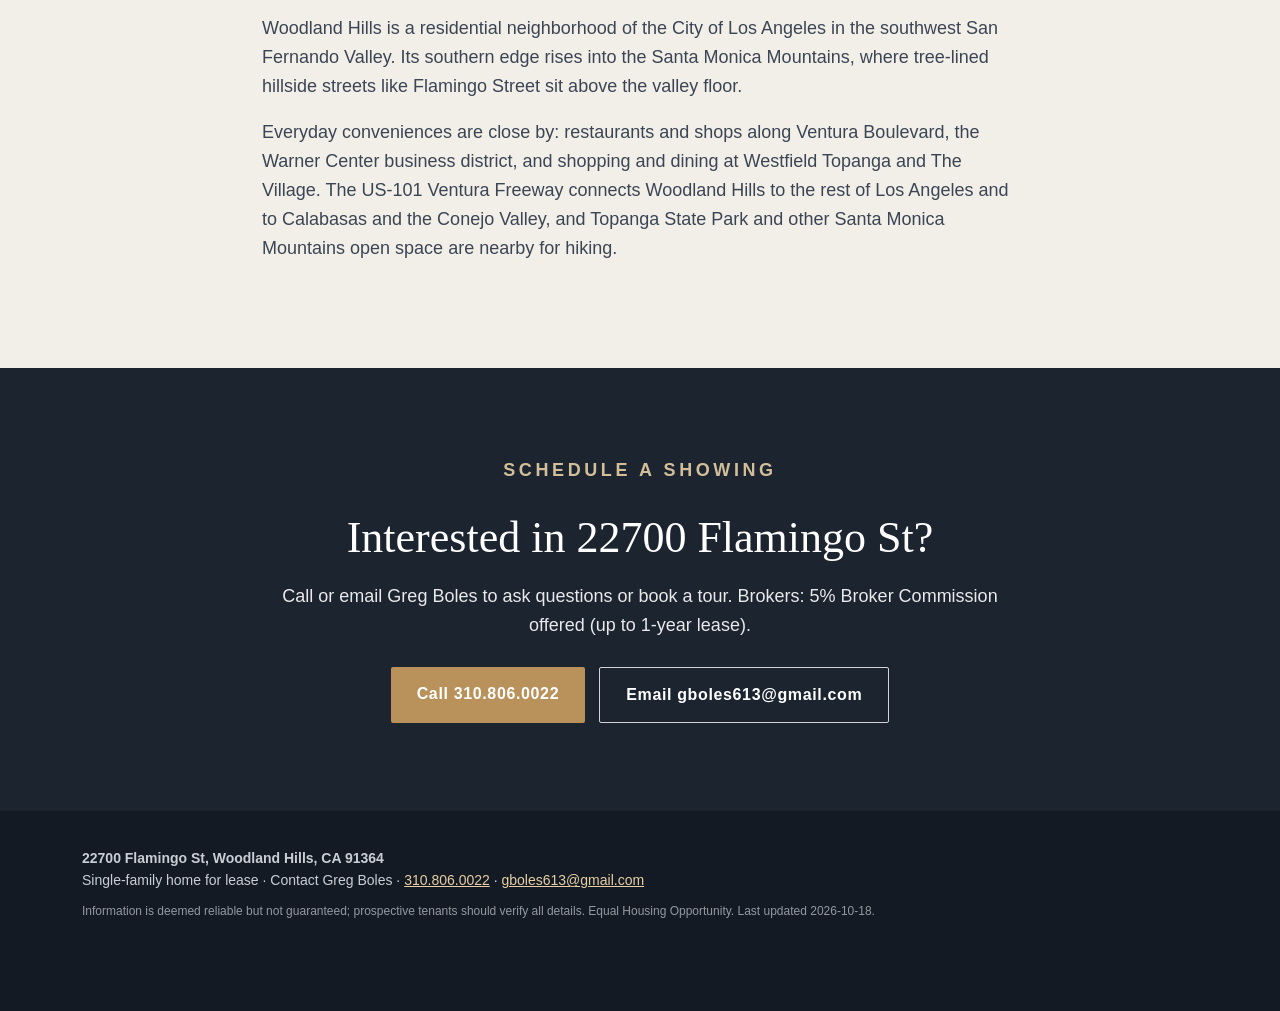
==== commit 2188a8de: "Lowercase mo in badge" ====
--- a/index.html
+++ b/index.html
@@ -32,7 +32,7 @@
 <link rel="icon" href="favicon.svg" type="image/svg+xml">
 <link rel="preload" as="image" href="images/full/01-front-of-house.webp" fetchpriority="high">
 <link rel="alternate" type="text/plain" href="llms.txt" title="LLM-readable listing summary">
-<link rel="stylesheet" href="styles.css?v=1792368033">
+<link rel="stylesheet" href="styles.css?v=1792369323">
 <script type="application/ld+json">
 {
  "@context": "https://schema.org",
@@ -216,7 +216,7 @@
     <img class="hero-img" src="images/full/01-front-of-house.webp" width="1920" height="1440" alt="Front exterior of the modern two-story home at 22700 Flamingo St, Woodland Hills, CA, with dark trim, attached two-car garage and curved driveway" fetchpriority="high" decoding="async">
   </picture>
   <div class="hero-shade"></div>
-  <div class="price-badge" id="price-badge" role="note" aria-label="Price reduced $600 per month: was $8,095, now $7,495"><span class="pb-top">Reduced $600 / mo</span><span class="pb-sub">was <s>$8,095</s>, now <b>$7,495</b></span></div>
+  <div class="price-badge" id="price-badge" role="note" aria-label="Price reduced $600 per month: was $8,095, now $7,495"><span class="pb-top">Reduced $600 <span class="pb-lc">/ mo</span></span><span class="pb-sub">was <s>$8,095</s>, now <b>$7,495</b></span></div>
   <div class="hero-inner">
     <p class="eyebrow">For Lease · Single-Family Home</p>
     <h1 id="h1">22700 Flamingo St<span>Woodland Hills, CA 91364</span></h1>
@@ -556,7 +556,7 @@
   <figure><img id="lb-img" alt=""><figcaption id="lb-cap"></figcaption></figure>
   <button class="lb-next" aria-label="Next photo">&#8250;</button>
 </div>
-<script src="hero.js?v=1792368033"></script>
-<script src="lightbox.js?v=1792368033" defer></script>
+<script src="hero.js?v=1792369323"></script>
+<script src="lightbox.js?v=1792369323" defer></script>
 </body>
 </html>
--- a/styles.css
+++ b/styles.css
@@ -79,3 +79,4 @@
 .price-badge .pb-sub{font-size:18px;margin-top:6px}.price-badge s{opacity:.85}.price-badge b{font-weight:800}
 .price-badge.pb-corner{left:auto;right:14px;top:16px;transform:rotate(-20deg);padding:10px 16px}
 .price-badge.pb-corner .pb-top{font-size:20px}.price-badge.pb-corner .pb-sub{font-size:14px}
+.price-badge .pb-lc{text-transform:none}
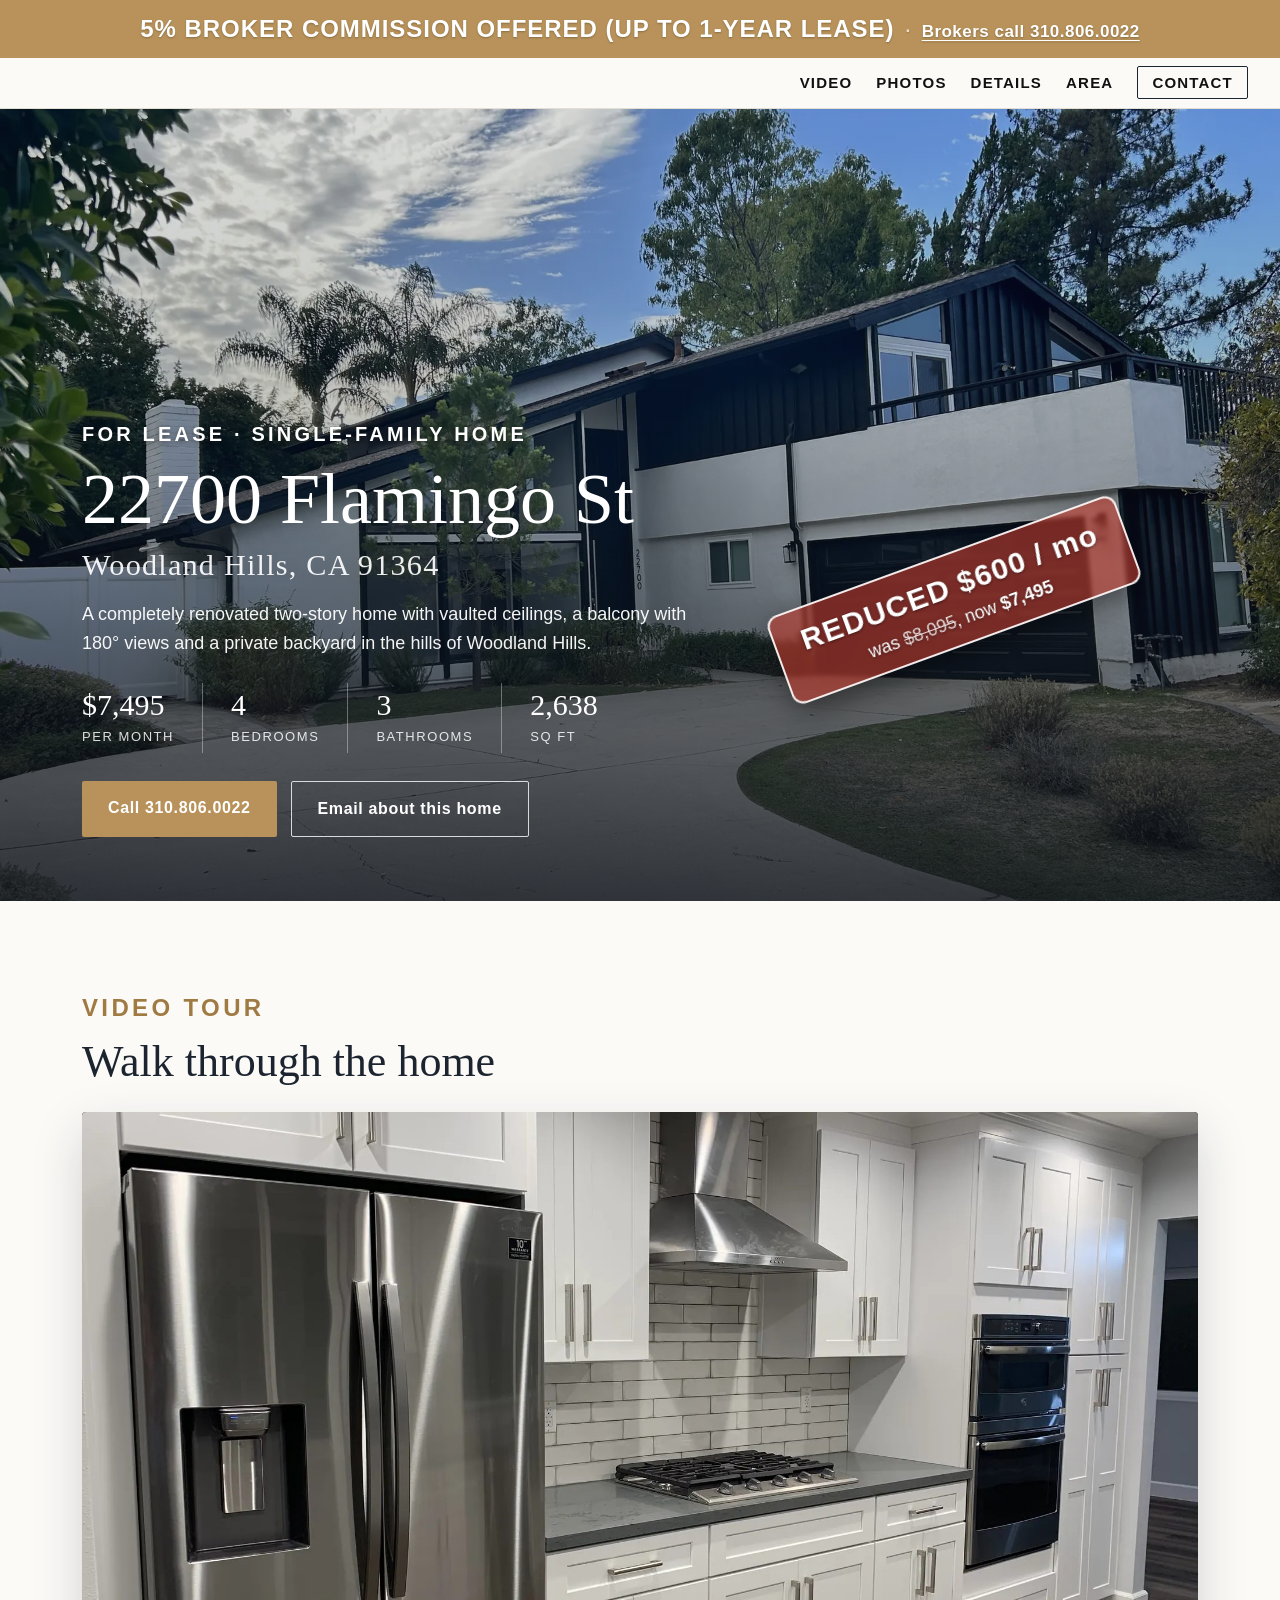
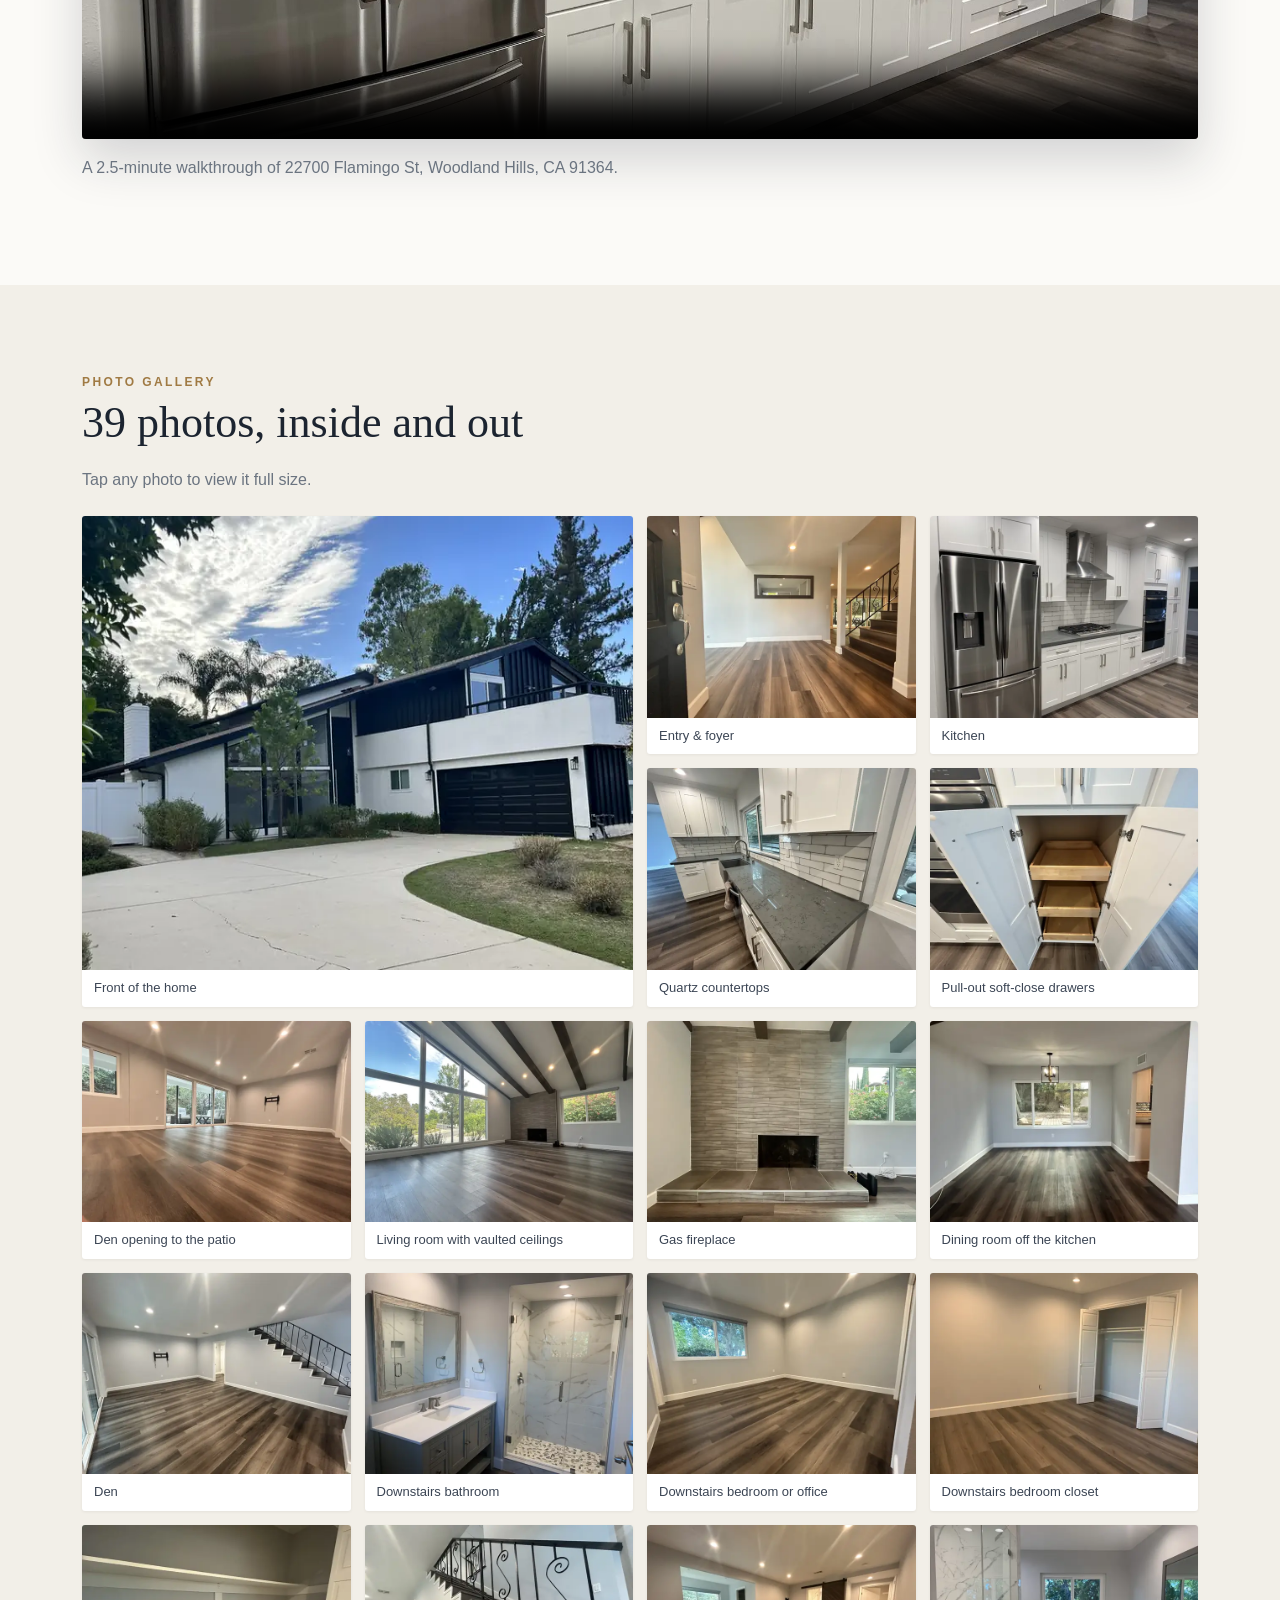
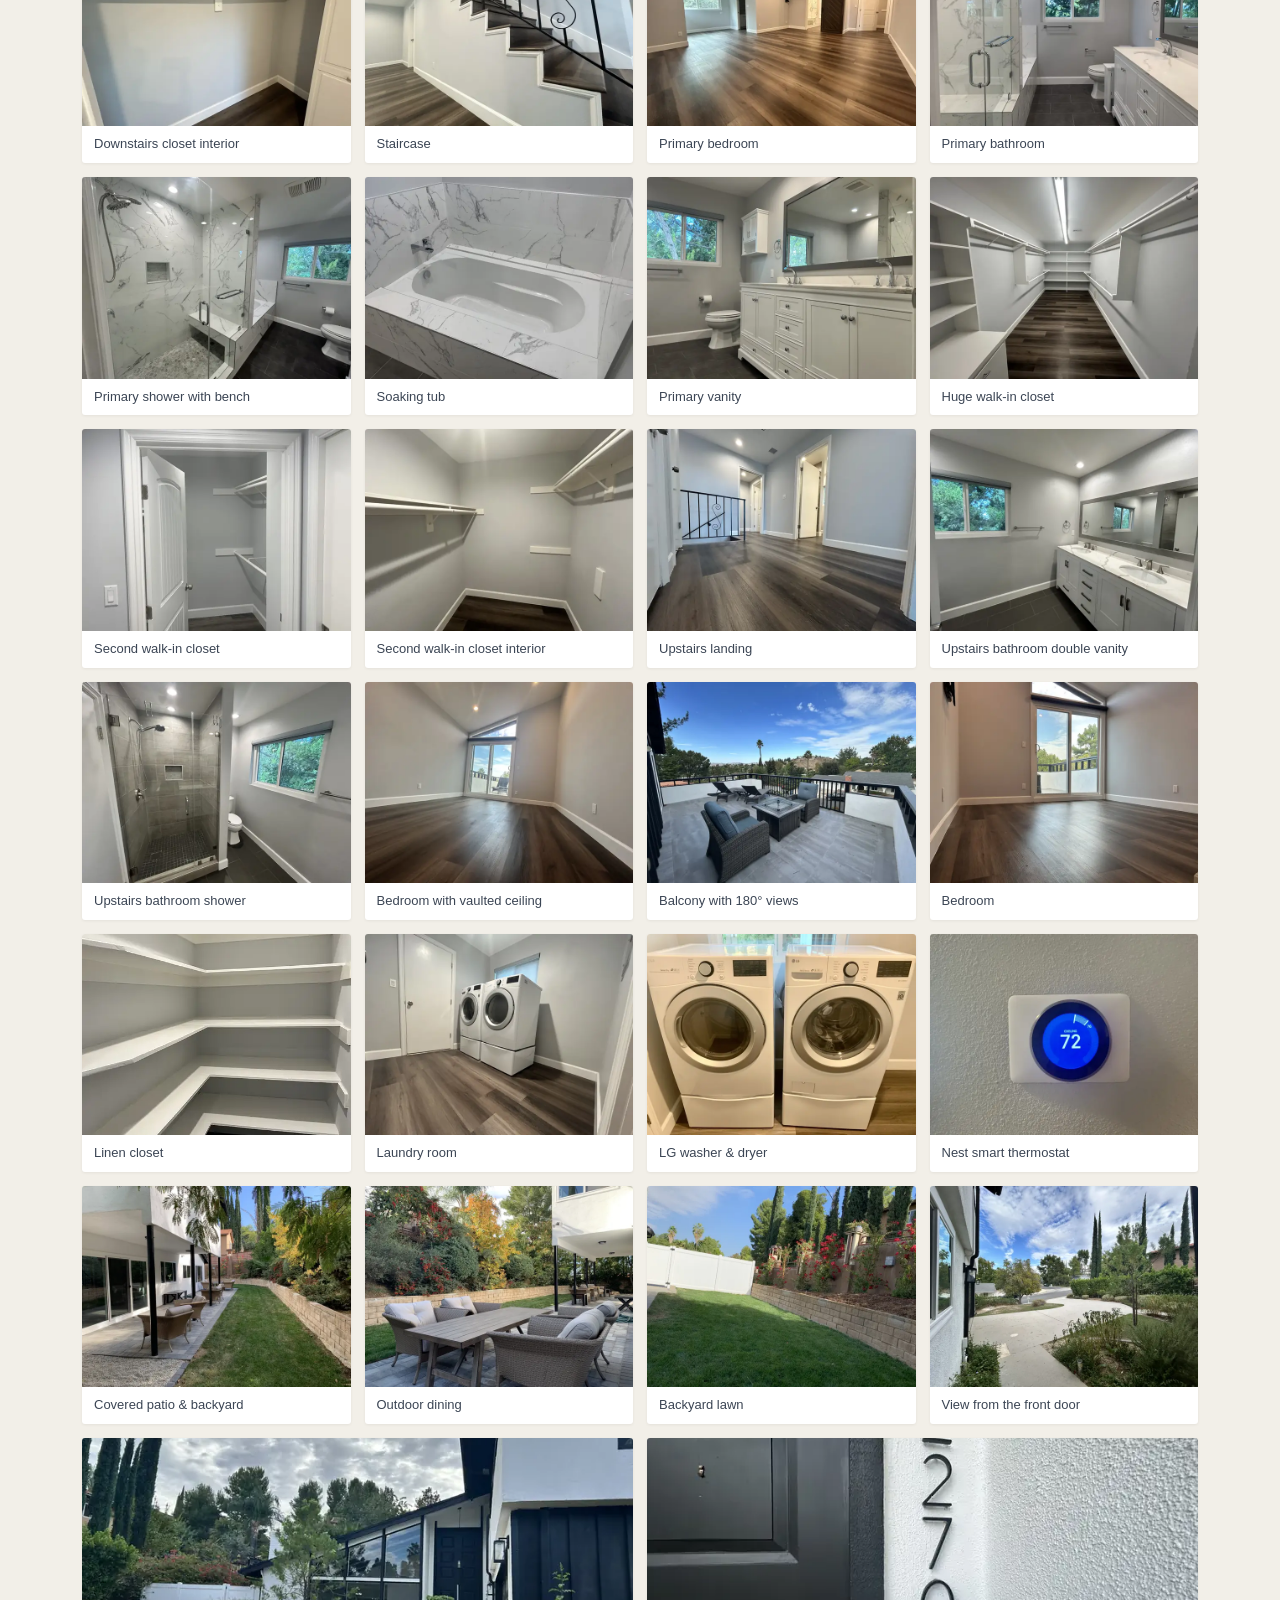
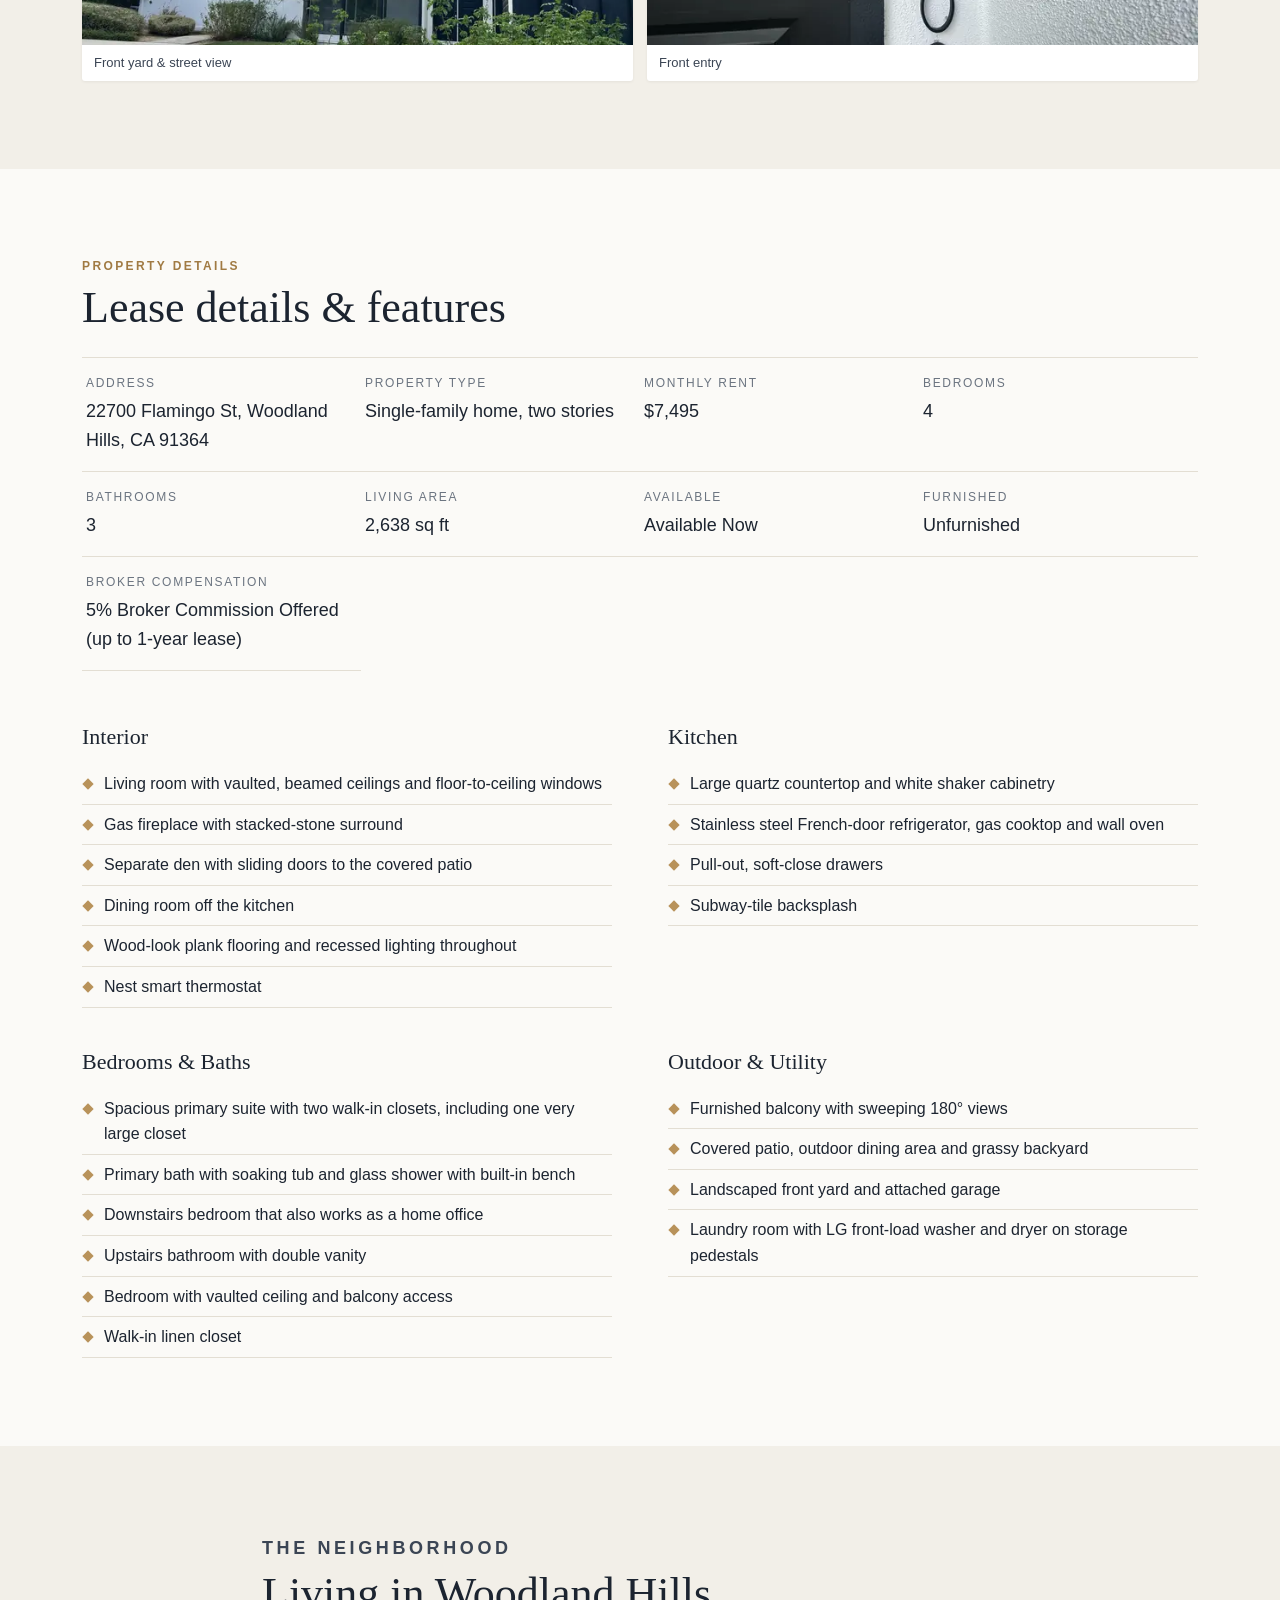
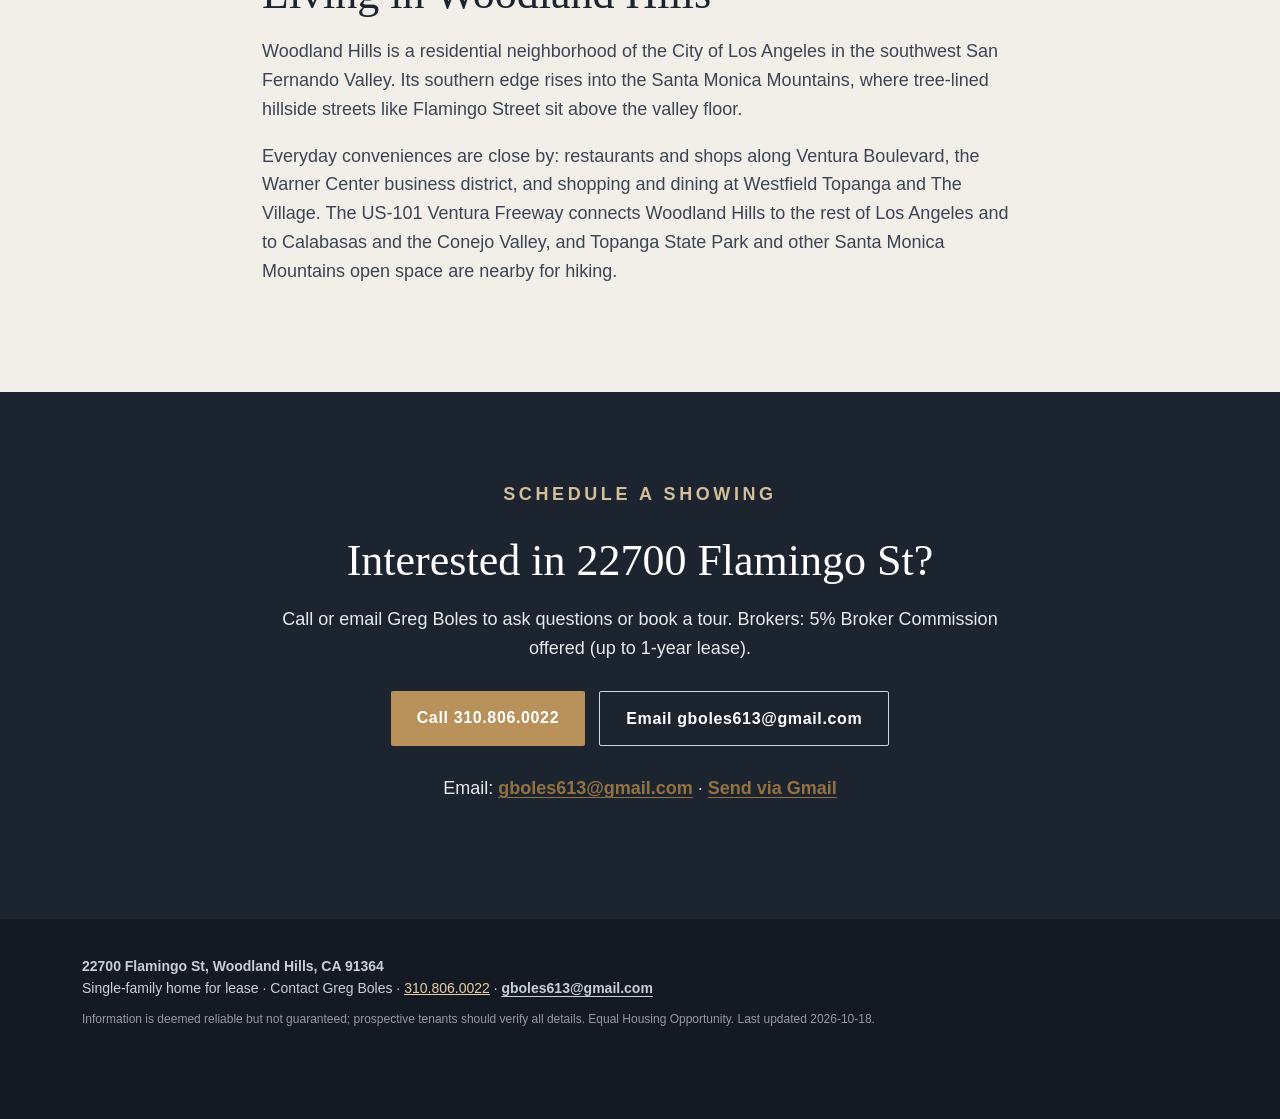
==== commit 4b94b8b6: "Photos in number order, responsive mobile nav and hero badge, bigger Video Tour heading, clickable e" ====
--- a/index.html
+++ b/index.html
@@ -32,7 +32,7 @@
 <link rel="icon" href="favicon.svg" type="image/svg+xml">
 <link rel="preload" as="image" href="images/full/01-front-of-house.webp" fetchpriority="high">
 <link rel="alternate" type="text/plain" href="llms.txt" title="LLM-readable listing summary">
-<link rel="stylesheet" href="styles.css?v=1792369323">
+<link rel="stylesheet" href="styles.css?v=1792370699">
 <script type="application/ld+json">
 {
  "@context": "https://schema.org",
@@ -111,17 +111,17 @@
    },
    "image": [
     "https://gboles613.github.io/22700-flamingo-st/images/full/01-front-of-house.jpg",
-    "https://gboles613.github.io/22700-flamingo-st/images/full/02-front-yard-street-view.webp",
-    "https://gboles613.github.io/22700-flamingo-st/images/full/03-front-door-address.webp",
-    "https://gboles613.github.io/22700-flamingo-st/images/full/04-front-door-view.webp",
     "https://gboles613.github.io/22700-flamingo-st/images/full/05-entry.webp",
-    "https://gboles613.github.io/22700-flamingo-st/images/full/06-living-room-vaulted-ceilings.webp",
-    "https://gboles613.github.io/22700-flamingo-st/images/full/07-living-room-gas-fireplace.webp",
     "https://gboles613.github.io/22700-flamingo-st/images/full/08-kitchen-appliances.webp",
     "https://gboles613.github.io/22700-flamingo-st/images/full/09-kitchen-quartz-countertop.webp",
     "https://gboles613.github.io/22700-flamingo-st/images/full/10-kitchen-pull-out-drawers.webp",
+    "https://gboles613.github.io/22700-flamingo-st/images/full/12-den-and-patio.webp",
+    "https://gboles613.github.io/22700-flamingo-st/images/full/06-living-room-vaulted-ceilings.webp",
+    "https://gboles613.github.io/22700-flamingo-st/images/full/07-living-room-gas-fireplace.webp",
     "https://gboles613.github.io/22700-flamingo-st/images/full/11-dining-room.webp",
-    "https://gboles613.github.io/22700-flamingo-st/images/full/12-den-and-patio.webp"
+    "https://gboles613.github.io/22700-flamingo-st/images/full/13-den-full-view.webp",
+    "https://gboles613.github.io/22700-flamingo-st/images/full/17-guest-bathroom.webp",
+    "https://gboles613.github.io/22700-flamingo-st/images/full/14-downstairs-bedroom-office.webp"
    ],
    "amenityFeature": [
     {
@@ -236,7 +236,7 @@
 
 <section class="section" id="video-tour" aria-labelledby="video-h">
   <div class="wrap">
-    <p class="kicker">Video tour</p>
+    <p class="kicker kicker-lg">Video Tour</p>
     <h2 id="video-h">Walk through the home</h2>
     <div class="video-frame">
       <video controls playsinline preload="metadata" poster="media/video-poster-kitchen.jpg" width="1920" height="1080" aria-label="Video walkthrough tour of 22700 Flamingo St, Woodland Hills, CA 91364">
@@ -261,166 +261,166 @@
   <figcaption>Front of the home</figcaption>
 </figure>
 <figure class="g-item">
-  <a href="images/full/02-front-yard-street-view.webp" data-idx="1" data-caption="Front yard &amp; street view">
-    <img src="images/thumb/02-front-yard-street-view.webp" width="640" height="480" alt="Landscaped front yard with mature trees and drought-tolerant plants at 22700 Flamingo St, Woodland Hills" loading="eager" decoding="async">
-  </a>
-  <figcaption>Front yard &amp; street view</figcaption>
-</figure>
-<figure class="g-item">
-  <a href="images/full/03-front-door-address.webp" data-idx="2" data-caption="Front entry">
-    <img src="images/thumb/03-front-door-address.webp" width="640" height="480" alt="Black front door beside modern 22700 house numbers on a white stucco wall" loading="eager" decoding="async">
-  </a>
-  <figcaption>Front entry</figcaption>
-</figure>
-<figure class="g-item">
-  <a href="images/full/04-front-door-view.webp" data-idx="3" data-caption="View from the front door">
-    <img src="images/thumb/04-front-door-view.webp" width="640" height="480" alt="View from the front door across the landscaped front yard and driveway toward the quiet residential street" loading="eager" decoding="async">
-  </a>
-  <figcaption>View from the front door</figcaption>
-</figure>
-<figure class="g-item">
-  <a href="images/full/05-entry.webp" data-idx="4" data-caption="Entry &amp; foyer">
-    <img src="images/thumb/05-entry.webp" width="640" height="480" alt="Bright entry foyer with wood-look plank flooring, recessed lighting and staircase with metal railing" loading="lazy" decoding="async">
+  <a href="images/full/05-entry.webp" data-idx="1" data-caption="Entry &amp; foyer">
+    <img src="images/thumb/05-entry.webp" width="640" height="480" alt="Bright entry foyer with wood-look plank flooring, recessed lighting and staircase with metal railing" loading="eager" decoding="async">
   </a>
   <figcaption>Entry &amp; foyer</figcaption>
 </figure>
 <figure class="g-item">
-  <a href="images/full/06-living-room-vaulted-ceilings.webp" data-idx="5" data-caption="Living room with vaulted ceilings">
+  <a href="images/full/08-kitchen-appliances.webp" data-idx="2" data-caption="Kitchen">
+    <img src="images/thumb/08-kitchen-appliances.webp" width="640" height="480" alt="Renovated kitchen with stainless steel French-door refrigerator, gas cooktop, range hood, wall oven and white shaker cabinets" loading="eager" decoding="async">
+  </a>
+  <figcaption>Kitchen</figcaption>
+</figure>
+<figure class="g-item">
+  <a href="images/full/09-kitchen-quartz-countertop.webp" data-idx="3" data-caption="Quartz countertops">
+    <img src="images/thumb/09-kitchen-quartz-countertop.webp" width="640" height="480" alt="Kitchen with large dark quartz countertop, white subway-tile backsplash and white shaker cabinetry" loading="eager" decoding="async">
+  </a>
+  <figcaption>Quartz countertops</figcaption>
+</figure>
+<figure class="g-item">
+  <a href="images/full/10-kitchen-pull-out-drawers.webp" data-idx="4" data-caption="Pull-out soft-close drawers">
+    <img src="images/thumb/10-kitchen-pull-out-drawers.webp" width="640" height="480" alt="Kitchen cabinet with pull-out soft-close wood drawers for organized storage" loading="lazy" decoding="async">
+  </a>
+  <figcaption>Pull-out soft-close drawers</figcaption>
+</figure>
+<figure class="g-item">
+  <a href="images/full/12-den-and-patio.webp" data-idx="5" data-caption="Den opening to the patio">
+    <img src="images/thumb/12-den-and-patio.webp" width="640" height="480" alt="Spacious den with sliding glass doors opening to the covered backyard patio" loading="lazy" decoding="async">
+  </a>
+  <figcaption>Den opening to the patio</figcaption>
+</figure>
+<figure class="g-item">
+  <a href="images/full/06-living-room-vaulted-ceilings.webp" data-idx="6" data-caption="Living room with vaulted ceilings">
     <img src="images/thumb/06-living-room-vaulted-ceilings.webp" width="640" height="480" alt="Large living room with vaulted beamed ceiling, floor-to-ceiling windows and garden views" loading="lazy" decoding="async">
   </a>
   <figcaption>Living room with vaulted ceilings</figcaption>
 </figure>
 <figure class="g-item">
-  <a href="images/full/07-living-room-gas-fireplace.webp" data-idx="6" data-caption="Gas fireplace">
+  <a href="images/full/07-living-room-gas-fireplace.webp" data-idx="7" data-caption="Gas fireplace">
     <img src="images/thumb/07-living-room-gas-fireplace.webp" width="640" height="480" alt="Living room gas fireplace with floor-to-ceiling stacked-stone surround and raised hearth" loading="lazy" decoding="async">
   </a>
   <figcaption>Gas fireplace</figcaption>
 </figure>
 <figure class="g-item">
-  <a href="images/full/08-kitchen-appliances.webp" data-idx="7" data-caption="Kitchen">
-    <img src="images/thumb/08-kitchen-appliances.webp" width="640" height="480" alt="Renovated kitchen with stainless steel French-door refrigerator, gas cooktop, range hood, wall oven and white shaker cabinets" loading="lazy" decoding="async">
-  </a>
-  <figcaption>Kitchen</figcaption>
-</figure>
-<figure class="g-item">
-  <a href="images/full/09-kitchen-quartz-countertop.webp" data-idx="8" data-caption="Quartz countertops">
-    <img src="images/thumb/09-kitchen-quartz-countertop.webp" width="640" height="480" alt="Kitchen with large dark quartz countertop, white subway-tile backsplash and white shaker cabinetry" loading="lazy" decoding="async">
-  </a>
-  <figcaption>Quartz countertops</figcaption>
-</figure>
-<figure class="g-item">
-  <a href="images/full/10-kitchen-pull-out-drawers.webp" data-idx="9" data-caption="Pull-out soft-close drawers">
-    <img src="images/thumb/10-kitchen-pull-out-drawers.webp" width="640" height="480" alt="Kitchen cabinet with pull-out soft-close wood drawers for organized storage" loading="lazy" decoding="async">
-  </a>
-  <figcaption>Pull-out soft-close drawers</figcaption>
-</figure>
-<figure class="g-item">
-  <a href="images/full/11-dining-room.webp" data-idx="10" data-caption="Dining room off the kitchen">
+  <a href="images/full/11-dining-room.webp" data-idx="8" data-caption="Dining room off the kitchen">
     <img src="images/thumb/11-dining-room.webp" width="640" height="480" alt="Dining room with pendant light fixture and large window, adjacent to the kitchen" loading="lazy" decoding="async">
   </a>
   <figcaption>Dining room off the kitchen</figcaption>
 </figure>
 <figure class="g-item">
-  <a href="images/full/12-den-and-patio.webp" data-idx="11" data-caption="Den opening to the patio">
-    <img src="images/thumb/12-den-and-patio.webp" width="640" height="480" alt="Spacious den with sliding glass doors opening to the covered backyard patio" loading="lazy" decoding="async">
-  </a>
-  <figcaption>Den opening to the patio</figcaption>
-</figure>
-<figure class="g-item">
-  <a href="images/full/13-den-full-view.webp" data-idx="12" data-caption="Den">
+  <a href="images/full/13-den-full-view.webp" data-idx="9" data-caption="Den">
     <img src="images/thumb/13-den-full-view.webp" width="640" height="480" alt="Den with wood-look floors, recessed lighting and staircase to the second floor" loading="lazy" decoding="async">
   </a>
   <figcaption>Den</figcaption>
 </figure>
 <figure class="g-item">
-  <a href="images/full/14-downstairs-bedroom-office.webp" data-idx="13" data-caption="Downstairs bedroom or office">
+  <a href="images/full/17-guest-bathroom.webp" data-idx="10" data-caption="Downstairs bathroom">
+    <img src="images/thumb/17-guest-bathroom.webp" width="640" height="480" alt="Remodeled bathroom with gray vanity, framed mirror and glass-enclosed marble-look walk-in shower with pebble floor" loading="lazy" decoding="async">
+  </a>
+  <figcaption>Downstairs bathroom</figcaption>
+</figure>
+<figure class="g-item">
+  <a href="images/full/14-downstairs-bedroom-office.webp" data-idx="11" data-caption="Downstairs bedroom or office">
     <img src="images/thumb/14-downstairs-bedroom-office.webp" width="640" height="480" alt="Downstairs bedroom or home office with large window, recessed lighting and wood-look flooring" loading="lazy" decoding="async">
   </a>
   <figcaption>Downstairs bedroom or office</figcaption>
 </figure>
 <figure class="g-item">
-  <a href="images/full/15-downstairs-bedroom-closet.webp" data-idx="14" data-caption="Downstairs bedroom closet">
+  <a href="images/full/15-downstairs-bedroom-closet.webp" data-idx="12" data-caption="Downstairs bedroom closet">
     <img src="images/thumb/15-downstairs-bedroom-closet.webp" width="640" height="480" alt="Downstairs bedroom with double-door closet" loading="lazy" decoding="async">
   </a>
   <figcaption>Downstairs bedroom closet</figcaption>
 </figure>
 <figure class="g-item">
-  <a href="images/full/16-downstairs-bedroom-closet-interior.webp" data-idx="15" data-caption="Downstairs closet interior">
+  <a href="images/full/16-downstairs-bedroom-closet-interior.webp" data-idx="13" data-caption="Downstairs closet interior">
     <img src="images/thumb/16-downstairs-bedroom-closet-interior.webp" width="640" height="480" alt="Interior of the downstairs bedroom closet with shelf and hanging rod" loading="lazy" decoding="async">
   </a>
   <figcaption>Downstairs closet interior</figcaption>
 </figure>
 <figure class="g-item">
-  <a href="images/full/17-guest-bathroom.webp" data-idx="16" data-caption="Downstairs bathroom">
-    <img src="images/thumb/17-guest-bathroom.webp" width="640" height="480" alt="Remodeled bathroom with gray vanity, framed mirror and glass-enclosed marble-look walk-in shower with pebble floor" loading="lazy" decoding="async">
-  </a>
-  <figcaption>Downstairs bathroom</figcaption>
-</figure>
-<figure class="g-item">
-  <a href="images/full/18-stairs.webp" data-idx="17" data-caption="Staircase">
+  <a href="images/full/18-stairs.webp" data-idx="14" data-caption="Staircase">
     <img src="images/thumb/18-stairs.webp" width="640" height="480" alt="Staircase with decorative wrought-iron railing leading to the second floor" loading="lazy" decoding="async">
   </a>
   <figcaption>Staircase</figcaption>
 </figure>
 <figure class="g-item">
-  <a href="images/full/19-upstairs-landing.webp" data-idx="18" data-caption="Upstairs landing">
+  <a href="images/full/20-primary-bedroom.webp" data-idx="15" data-caption="Primary bedroom">
+    <img src="images/thumb/20-primary-bedroom.webp" width="640" height="480" alt="Large primary bedroom suite with recessed lighting, wood-look flooring and garden-view windows" loading="lazy" decoding="async">
+  </a>
+  <figcaption>Primary bedroom</figcaption>
+</figure>
+<figure class="g-item">
+  <a href="images/full/21-primary-bathroom.webp" data-idx="16" data-caption="Primary bathroom">
+    <img src="images/thumb/21-primary-bathroom.webp" width="640" height="480" alt="Primary bathroom with marble-look glass shower, white vanity and garden-view window" loading="lazy" decoding="async">
+  </a>
+  <figcaption>Primary bathroom</figcaption>
+</figure>
+<figure class="g-item">
+  <a href="images/full/22-primary-shower-bench.webp" data-idx="17" data-caption="Primary shower with bench">
+    <img src="images/thumb/22-primary-shower-bench.webp" width="640" height="480" alt="Primary bathroom walk-in glass shower with marble-look tile, rain shower head and built-in seat bench" loading="lazy" decoding="async">
+  </a>
+  <figcaption>Primary shower with bench</figcaption>
+</figure>
+<figure class="g-item">
+  <a href="images/full/23-primary-bathtub.webp" data-idx="18" data-caption="Soaking tub">
+    <img src="images/thumb/23-primary-bathtub.webp" width="640" height="480" alt="Primary bathroom soaking bathtub with marble-look surround" loading="lazy" decoding="async">
+  </a>
+  <figcaption>Soaking tub</figcaption>
+</figure>
+<figure class="g-item">
+  <a href="images/full/24-primary-vanity.webp" data-idx="19" data-caption="Primary vanity">
+    <img src="images/thumb/24-primary-vanity.webp" width="640" height="480" alt="Primary bathroom white vanity with large mirror and garden-view window" loading="lazy" decoding="async">
+  </a>
+  <figcaption>Primary vanity</figcaption>
+</figure>
+<figure class="g-item">
+  <a href="images/full/25-primary-walk-in-closet.webp" data-idx="20" data-caption="Huge walk-in closet">
+    <img src="images/thumb/25-primary-walk-in-closet.webp" width="640" height="480" alt="Very large primary walk-in closet with built-in shelving and long hanging rods" loading="lazy" decoding="async">
+  </a>
+  <figcaption>Huge walk-in closet</figcaption>
+</figure>
+<figure class="g-item">
+  <a href="images/full/26-primary-second-closet.webp" data-idx="21" data-caption="Second walk-in closet">
+    <img src="images/thumb/26-primary-second-closet.webp" width="640" height="480" alt="Second walk-in closet in the primary suite" loading="lazy" decoding="async">
+  </a>
+  <figcaption>Second walk-in closet</figcaption>
+</figure>
+<figure class="g-item">
+  <a href="images/full/27-primary-second-closet-interior.webp" data-idx="22" data-caption="Second walk-in closet interior">
+    <img src="images/thumb/27-primary-second-closet-interior.webp" width="640" height="480" alt="Interior of the second primary walk-in closet with shelves and hanging rods" loading="lazy" decoding="async">
+  </a>
+  <figcaption>Second walk-in closet interior</figcaption>
+</figure>
+<figure class="g-item">
+  <a href="images/full/19-upstairs-landing.webp" data-idx="23" data-caption="Upstairs landing">
     <img src="images/thumb/19-upstairs-landing.webp" width="640" height="480" alt="Upstairs landing with wood-look floors and doors to the bedrooms" loading="lazy" decoding="async">
   </a>
   <figcaption>Upstairs landing</figcaption>
 </figure>
 <figure class="g-item">
-  <a href="images/full/20-primary-bedroom.webp" data-idx="19" data-caption="Primary bedroom">
-    <img src="images/thumb/20-primary-bedroom.webp" width="640" height="480" alt="Large primary bedroom suite with recessed lighting, wood-look flooring and garden-view windows" loading="lazy" decoding="async">
-  </a>
-  <figcaption>Primary bedroom</figcaption>
-</figure>
-<figure class="g-item">
-  <a href="images/full/21-primary-bathroom.webp" data-idx="20" data-caption="Primary bathroom">
-    <img src="images/thumb/21-primary-bathroom.webp" width="640" height="480" alt="Primary bathroom with marble-look glass shower, white vanity and garden-view window" loading="lazy" decoding="async">
-  </a>
-  <figcaption>Primary bathroom</figcaption>
-</figure>
-<figure class="g-item">
-  <a href="images/full/22-primary-shower-bench.webp" data-idx="21" data-caption="Primary shower with bench">
-    <img src="images/thumb/22-primary-shower-bench.webp" width="640" height="480" alt="Primary bathroom walk-in glass shower with marble-look tile, rain shower head and built-in seat bench" loading="lazy" decoding="async">
-  </a>
-  <figcaption>Primary shower with bench</figcaption>
-</figure>
-<figure class="g-item">
-  <a href="images/full/23-primary-bathtub.webp" data-idx="22" data-caption="Soaking tub">
-    <img src="images/thumb/23-primary-bathtub.webp" width="640" height="480" alt="Primary bathroom soaking bathtub with marble-look surround" loading="lazy" decoding="async">
-  </a>
-  <figcaption>Soaking tub</figcaption>
-</figure>
-<figure class="g-item">
-  <a href="images/full/24-primary-vanity.webp" data-idx="23" data-caption="Primary vanity">
-    <img src="images/thumb/24-primary-vanity.webp" width="640" height="480" alt="Primary bathroom white vanity with large mirror and garden-view window" loading="lazy" decoding="async">
-  </a>
-  <figcaption>Primary vanity</figcaption>
-</figure>
-<figure class="g-item">
-  <a href="images/full/25-primary-walk-in-closet.webp" data-idx="24" data-caption="Huge walk-in closet">
-    <img src="images/thumb/25-primary-walk-in-closet.webp" width="640" height="480" alt="Very large primary walk-in closet with built-in shelving and long hanging rods" loading="lazy" decoding="async">
-  </a>
-  <figcaption>Huge walk-in closet</figcaption>
-</figure>
-<figure class="g-item">
-  <a href="images/full/26-primary-second-closet.webp" data-idx="25" data-caption="Second walk-in closet">
-    <img src="images/thumb/26-primary-second-closet.webp" width="640" height="480" alt="Second walk-in closet in the primary suite" loading="lazy" decoding="async">
-  </a>
-  <figcaption>Second walk-in closet</figcaption>
-</figure>
-<figure class="g-item">
-  <a href="images/full/27-primary-second-closet-interior.webp" data-idx="26" data-caption="Second walk-in closet interior">
-    <img src="images/thumb/27-primary-second-closet-interior.webp" width="640" height="480" alt="Interior of the second primary walk-in closet with shelves and hanging rods" loading="lazy" decoding="async">
-  </a>
-  <figcaption>Second walk-in closet interior</figcaption>
-</figure>
-<figure class="g-item">
-  <a href="images/full/28-bedroom-3-vaulted-ceiling.webp" data-idx="27" data-caption="Bedroom with vaulted ceiling">
+  <a href="images/full/30-bathroom-double-vanity.webp" data-idx="24" data-caption="Upstairs bathroom double vanity">
+    <img src="images/thumb/30-bathroom-double-vanity.webp" width="640" height="480" alt="Upstairs bathroom with white double vanity, wide mirror and window" loading="lazy" decoding="async">
+  </a>
+  <figcaption>Upstairs bathroom double vanity</figcaption>
+</figure>
+<figure class="g-item">
+  <a href="images/full/31-bathroom-shower.webp" data-idx="25" data-caption="Upstairs bathroom shower">
+    <img src="images/thumb/31-bathroom-shower.webp" width="640" height="480" alt="Upstairs bathroom with glass-enclosed tiled shower and garden-view window" loading="lazy" decoding="async">
+  </a>
+  <figcaption>Upstairs bathroom shower</figcaption>
+</figure>
+<figure class="g-item">
+  <a href="images/full/28-bedroom-3-vaulted-ceiling.webp" data-idx="26" data-caption="Bedroom with vaulted ceiling">
     <img src="images/thumb/28-bedroom-3-vaulted-ceiling.webp" width="640" height="480" alt="Upstairs bedroom with vaulted ceiling and sliding glass door to the balcony" loading="lazy" decoding="async">
   </a>
   <figcaption>Bedroom with vaulted ceiling</figcaption>
+</figure>
+<figure class="g-item">
+  <a href="images/full/32-balcony-180-degree-view.webp" data-idx="27" data-caption="Balcony with 180° views">
+    <img src="images/thumb/32-balcony-180-degree-view.webp" width="640" height="480" alt="Furnished balcony with sofa, chaise lounges and fire table overlooking 180-degree mountain and treetop views" loading="lazy" decoding="async">
+  </a>
+  <figcaption>Balcony with 180° views</figcaption>
 </figure>
 <figure class="g-item">
   <a href="images/full/29-bedroom-4.webp" data-idx="28" data-caption="Bedroom">
@@ -429,64 +429,64 @@
   <figcaption>Bedroom</figcaption>
 </figure>
 <figure class="g-item">
-  <a href="images/full/30-bathroom-double-vanity.webp" data-idx="29" data-caption="Upstairs bathroom double vanity">
-    <img src="images/thumb/30-bathroom-double-vanity.webp" width="640" height="480" alt="Upstairs bathroom with white double vanity, wide mirror and window" loading="lazy" decoding="async">
-  </a>
-  <figcaption>Upstairs bathroom double vanity</figcaption>
-</figure>
-<figure class="g-item">
-  <a href="images/full/31-bathroom-shower.webp" data-idx="30" data-caption="Upstairs bathroom shower">
-    <img src="images/thumb/31-bathroom-shower.webp" width="640" height="480" alt="Upstairs bathroom with glass-enclosed tiled shower and garden-view window" loading="lazy" decoding="async">
-  </a>
-  <figcaption>Upstairs bathroom shower</figcaption>
-</figure>
-<figure class="g-item">
-  <a href="images/full/32-balcony-180-degree-view.webp" data-idx="31" data-caption="Balcony with 180° views">
-    <img src="images/thumb/32-balcony-180-degree-view.webp" width="640" height="480" alt="Furnished balcony with sofa, chaise lounges and fire table overlooking 180-degree mountain and treetop views" loading="lazy" decoding="async">
-  </a>
-  <figcaption>Balcony with 180° views</figcaption>
-</figure>
-<figure class="g-item">
-  <a href="images/full/33-linen-closet.webp" data-idx="32" data-caption="Linen closet">
+  <a href="images/full/33-linen-closet.webp" data-idx="29" data-caption="Linen closet">
     <img src="images/thumb/33-linen-closet.webp" width="480" height="640" alt="Walk-in linen closet with wraparound white shelving" loading="lazy" decoding="async">
   </a>
   <figcaption>Linen closet</figcaption>
 </figure>
 <figure class="g-item">
-  <a href="images/full/34-laundry-room.webp" data-idx="33" data-caption="Laundry room">
+  <a href="images/full/34-laundry-room.webp" data-idx="30" data-caption="Laundry room">
     <img src="images/thumb/34-laundry-room.webp" width="640" height="480" alt="Dedicated laundry room with LG front-load washer and dryer on storage pedestals" loading="lazy" decoding="async">
   </a>
   <figcaption>Laundry room</figcaption>
 </figure>
 <figure class="g-item">
-  <a href="images/full/35-washer-dryer.webp" data-idx="34" data-caption="LG washer &amp; dryer">
+  <a href="images/full/35-washer-dryer.webp" data-idx="31" data-caption="LG washer &amp; dryer">
     <img src="images/thumb/35-washer-dryer.webp" width="640" height="480" alt="LG front-load washer and dryer with pedestal storage drawers" loading="lazy" decoding="async">
   </a>
   <figcaption>LG washer &amp; dryer</figcaption>
 </figure>
 <figure class="g-item">
-  <a href="images/full/36-nest-thermostat.webp" data-idx="35" data-caption="Nest smart thermostat">
+  <a href="images/full/36-nest-thermostat.webp" data-idx="32" data-caption="Nest smart thermostat">
     <img src="images/thumb/36-nest-thermostat.webp" width="640" height="480" alt="Nest smart thermostat on the wall" loading="lazy" decoding="async">
   </a>
   <figcaption>Nest smart thermostat</figcaption>
 </figure>
 <figure class="g-item">
-  <a href="images/full/37-covered-patio-backyard.webp" data-idx="36" data-caption="Covered patio &amp; backyard">
+  <a href="images/full/37-covered-patio-backyard.webp" data-idx="33" data-caption="Covered patio &amp; backyard">
     <img src="images/thumb/37-covered-patio-backyard.webp" width="640" height="480" alt="Covered backyard patio with outdoor seating beside a green lawn and mature landscaping" loading="lazy" decoding="async">
   </a>
   <figcaption>Covered patio &amp; backyard</figcaption>
 </figure>
 <figure class="g-item">
-  <a href="images/full/38-backyard-dining.webp" data-idx="37" data-caption="Outdoor dining">
+  <a href="images/full/38-backyard-dining.webp" data-idx="34" data-caption="Outdoor dining">
     <img src="images/thumb/38-backyard-dining.webp" width="640" height="480" alt="Backyard outdoor dining table and lounge seating surrounded by colorful mature trees" loading="lazy" decoding="async">
   </a>
   <figcaption>Outdoor dining</figcaption>
 </figure>
 <figure class="g-item">
-  <a href="images/full/39-backyard-lawn.webp" data-idx="38" data-caption="Backyard lawn">
+  <a href="images/full/39-backyard-lawn.webp" data-idx="35" data-caption="Backyard lawn">
     <img src="images/thumb/39-backyard-lawn.webp" width="640" height="480" alt="Private grassy backyard with flowering planters, block retaining wall and white privacy fence" loading="lazy" decoding="async">
   </a>
   <figcaption>Backyard lawn</figcaption>
+</figure>
+<figure class="g-item">
+  <a href="images/full/04-front-door-view.webp" data-idx="36" data-caption="View from the front door">
+    <img src="images/thumb/04-front-door-view.webp" width="640" height="480" alt="View from the front door across the landscaped front yard and driveway toward the quiet residential street" loading="lazy" decoding="async">
+  </a>
+  <figcaption>View from the front door</figcaption>
+</figure>
+<figure class="g-item">
+  <a href="images/full/02-front-yard-street-view.webp" data-idx="37" data-caption="Front yard &amp; street view">
+    <img src="images/thumb/02-front-yard-street-view.webp" width="640" height="480" alt="Landscaped front yard with mature trees and drought-tolerant plants at 22700 Flamingo St, Woodland Hills" loading="lazy" decoding="async">
+  </a>
+  <figcaption>Front yard &amp; street view</figcaption>
+</figure>
+<figure class="g-item">
+  <a href="images/full/03-front-door-address.webp" data-idx="38" data-caption="Front entry">
+    <img src="images/thumb/03-front-door-address.webp" width="640" height="480" alt="Black front door beside modern 22700 house numbers on a white stucco wall" loading="lazy" decoding="async">
+  </a>
+  <figcaption>Front entry</figcaption>
 </figure>
     </div>
   </div>
@@ -533,6 +533,7 @@
     <div class="cta-row center">
       <a class="btn btn-gold" href="tel:+13108060022">Call 310.806.0022</a>
       <a class="btn btn-ghost" href="mailto:gboles613@gmail.com?subject=Inquiry%3A%2022700%20Flamingo%20St%2C%20Woodland%20Hills%20rental">Email gboles613@gmail.com</a>
+      <p class="email-alt">Email: <a class="email-link" href="mailto:gboles613@gmail.com?subject=Inquiry%3A%2022700%20Flamingo%20St%2C%20Woodland%20Hills%20rental">gboles613@gmail.com</a> · <a class="email-link" href="https://mail.google.com/mail/?view=cm&amp;fs=1&amp;to=gboles613@gmail.com&amp;su=Inquiry%3A%2022700%20Flamingo%20St%2C%20Woodland%20Hills%20rental" target="_blank" rel="noopener">Send via Gmail</a></p>
     </div>
   </div>
 </section>
@@ -542,7 +543,7 @@
   <div class="wrap">
     <address>
       <strong>22700 Flamingo St, Woodland Hills, CA 91364</strong><br>
-      Single-family home for lease · Contact Greg Boles · <a href="tel:+13108060022">310.806.0022</a> · <a href="mailto:gboles613@gmail.com?subject=Inquiry%3A%2022700%20Flamingo%20St%2C%20Woodland%20Hills%20rental">gboles613@gmail.com</a>
+      Single-family home for lease · Contact Greg Boles · <a href="tel:+13108060022">310.806.0022</a> · <a class="email-link" href="mailto:gboles613@gmail.com?subject=Inquiry%3A%2022700%20Flamingo%20St%2C%20Woodland%20Hills%20rental">gboles613@gmail.com</a>
     </address>
     <p class="fine">Information is deemed reliable but not guaranteed; prospective tenants should verify all details. Equal Housing Opportunity. Last updated 2026-10-18.</p>
   </div>
@@ -556,7 +557,7 @@
   <figure><img id="lb-img" alt=""><figcaption id="lb-cap"></figcaption></figure>
   <button class="lb-next" aria-label="Next photo">&#8250;</button>
 </div>
-<script src="hero.js?v=1792369323"></script>
-<script src="lightbox.js?v=1792369323" defer></script>
+<script src="hero.js?v=1792370699"></script>
+<script src="lightbox.js?v=1792370699" defer></script>
 </body>
 </html>
--- a/styles.css
+++ b/styles.css
@@ -56,10 +56,10 @@
 .lb img{max-width:92vw;max-height:84vh;margin:0 auto;object-fit:contain}.lb figcaption{color:#ddd;margin-top:10px;font-size:15px}
 .lb button{position:absolute;background:none;border:0;color:#fff;font-size:54px;cursor:pointer;padding:10px 18px;line-height:1}
 .lb-close{top:8px;right:12px}.lb-prev{left:8px;top:50%;transform:translateY(-50%)}.lb-next{right:8px;top:50%;transform:translateY(-50%)}
-@media (max-width:980px){.gallery{grid-template-columns:repeat(3,1fr)}.topbar nav a:not(.nav-cta){display:none}}
+@media (max-width:980px){.gallery{grid-template-columns:repeat(3,1fr)}.topbar nav a{margin-left:18px}}
 @media (max-width:680px){
  html{scroll-padding-top:100px}.banner{font-size:17px;padding:10px 10px}.banner-sep,.banner a{display:none}
- .topbar{top:var(--bannerH,56px);padding:10px 18px}.wrap,.hero-inner{padding-left:18px;padding-right:18px}
+ .topbar{top:var(--bannerH,56px);padding:10px 12px;justify-content:center}.topbar nav{display:flex;flex-wrap:nowrap;overflow-x:auto;gap:14px;align-items:center}.topbar nav a{margin-left:0;font-size:12px;letter-spacing:.05em;white-space:nowrap}.nav-cta{padding:5px 9px}.wrap,.hero-inner{padding-left:18px;padding-right:18px}
  .hero{min-height:min(86vh,740px)}.hero-inner{padding-bottom:40px}.hero-sub{font-size:16px}
  .stats li{padding-right:16px;margin-right:16px}.stats b{font-size:22px}
  .section{padding:60px 0}.gallery{grid-template-columns:repeat(2,1fr);gap:8px}.g-item figcaption{font-size:12px;padding:6px 8px}
@@ -80,3 +80,17 @@
 .price-badge.pb-corner{left:auto;right:14px;top:16px;transform:rotate(-20deg);padding:10px 16px}
 .price-badge.pb-corner .pb-top{font-size:20px}.price-badge.pb-corner .pb-sub{font-size:14px}
 .price-badge .pb-lc{text-transform:none}
+
+.kicker.kicker-lg{font-size:24px;font-weight:800;letter-spacing:.14em;margin-bottom:10px}
+.email-alt{margin:14px 0 0;font-size:16px}.email-link{color:var(--gold2);font-weight:700;text-decoration:underline;text-underline-offset:3px}
+.site-foot .email-link,footer .email-link{color:inherit}
+@media (max-width:680px){
+ .hero{display:block;min-height:0;padding-top:58vh;background:#1b2029}
+ .hero picture{position:absolute;top:0;left:0;right:0;height:58vh;display:block}
+ .hero-img{inset:auto;top:0;left:0;height:58vh;object-position:85% 62%}
+ .hero-shade{bottom:auto;height:58vh;background:linear-gradient(180deg,rgba(15,20,28,0) 60%,rgba(27,32,41,1) 100%)}
+ .hero-inner{padding-top:22px}
+ .eyebrow{font-size:15px}
+ .price-badge{padding:9px 14px;border-radius:10px}.price-badge .pb-top{font-size:18px}.price-badge .pb-sub{font-size:12px;margin-top:3px}
+ .kicker.kicker-lg{font-size:20px}
+}
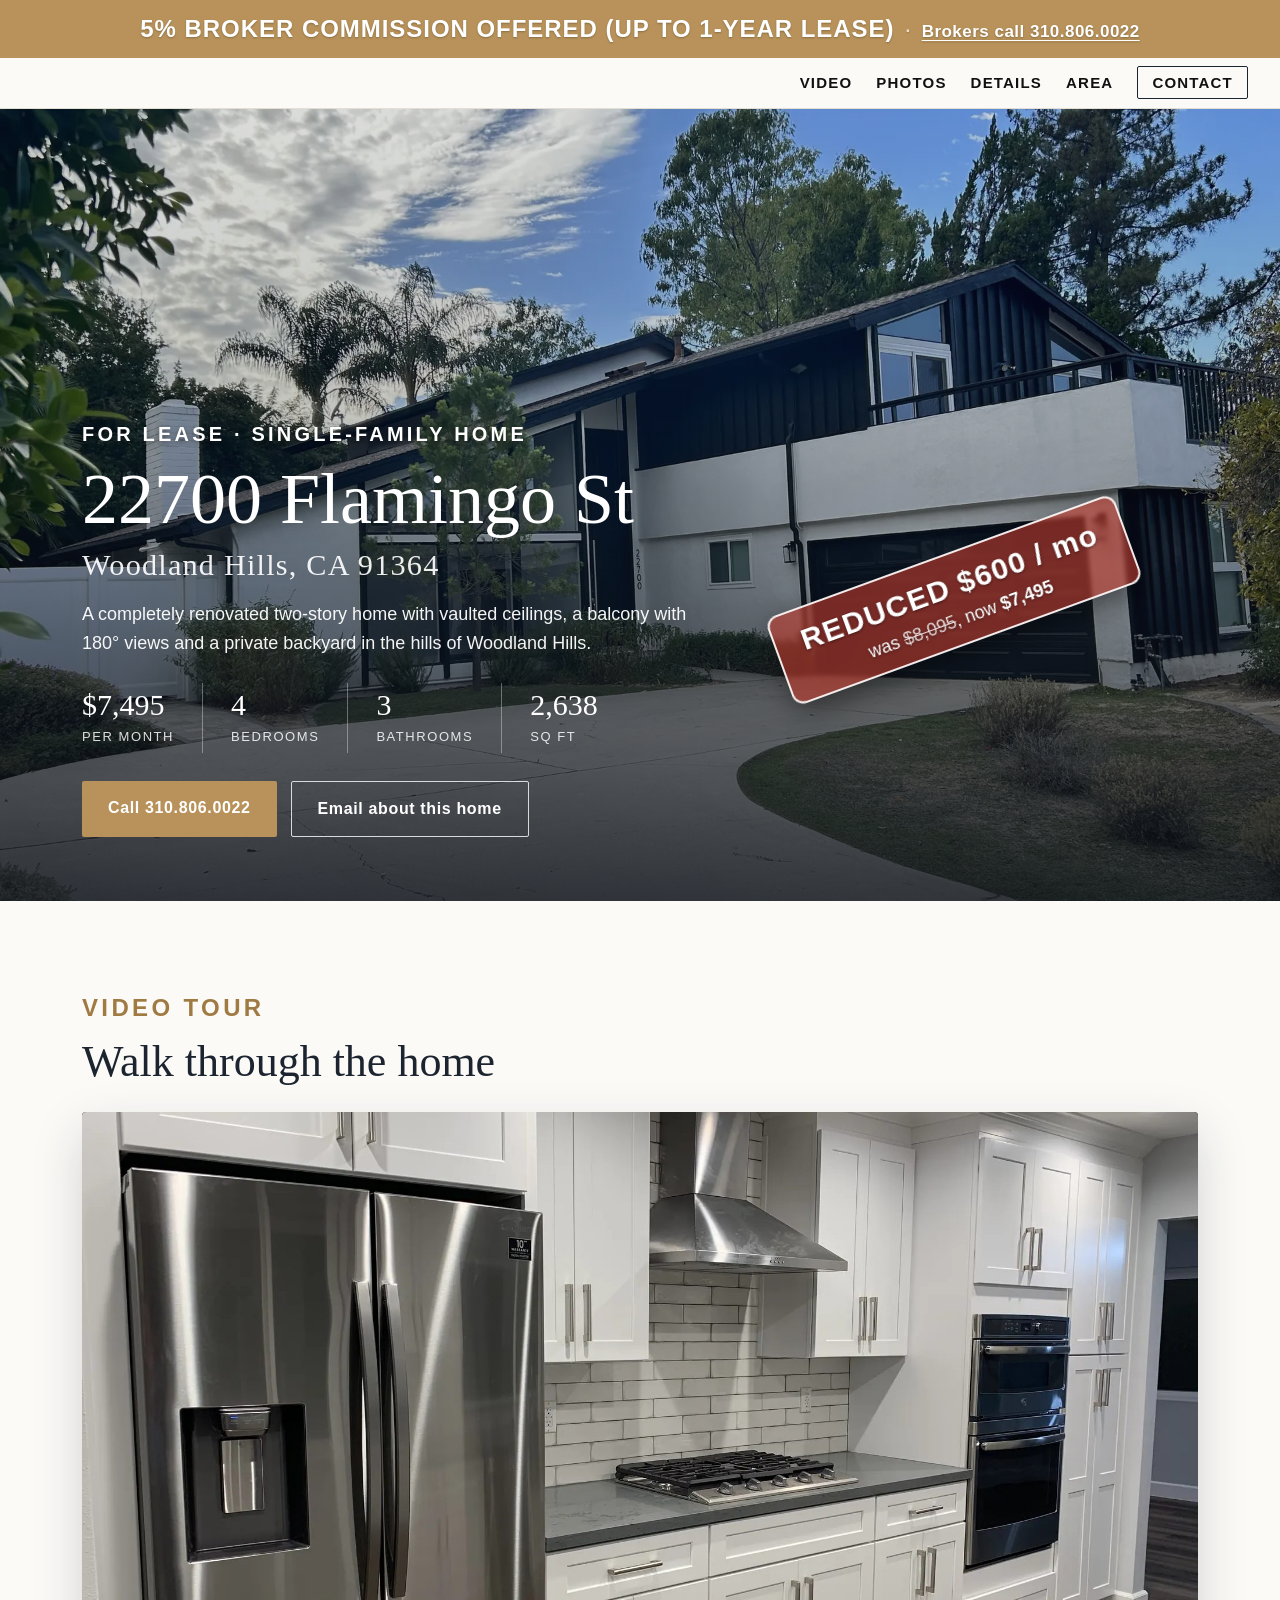
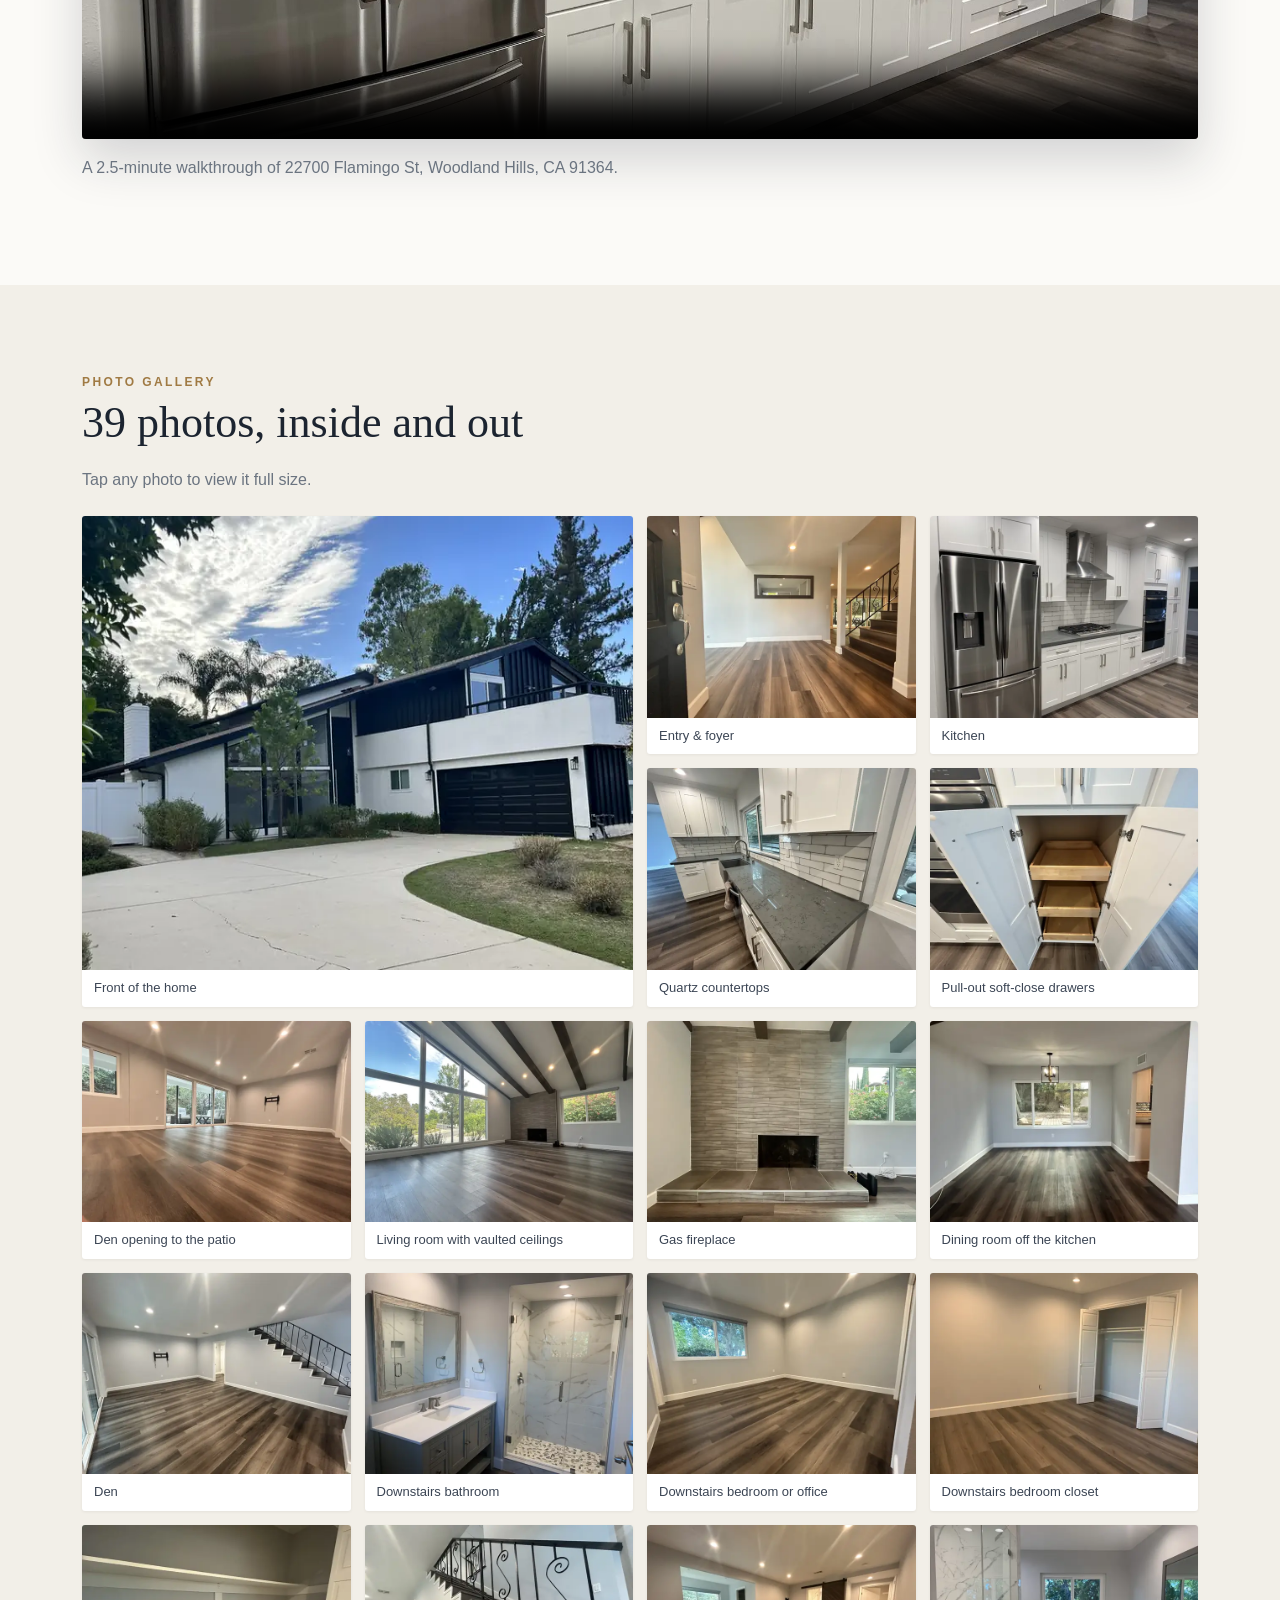
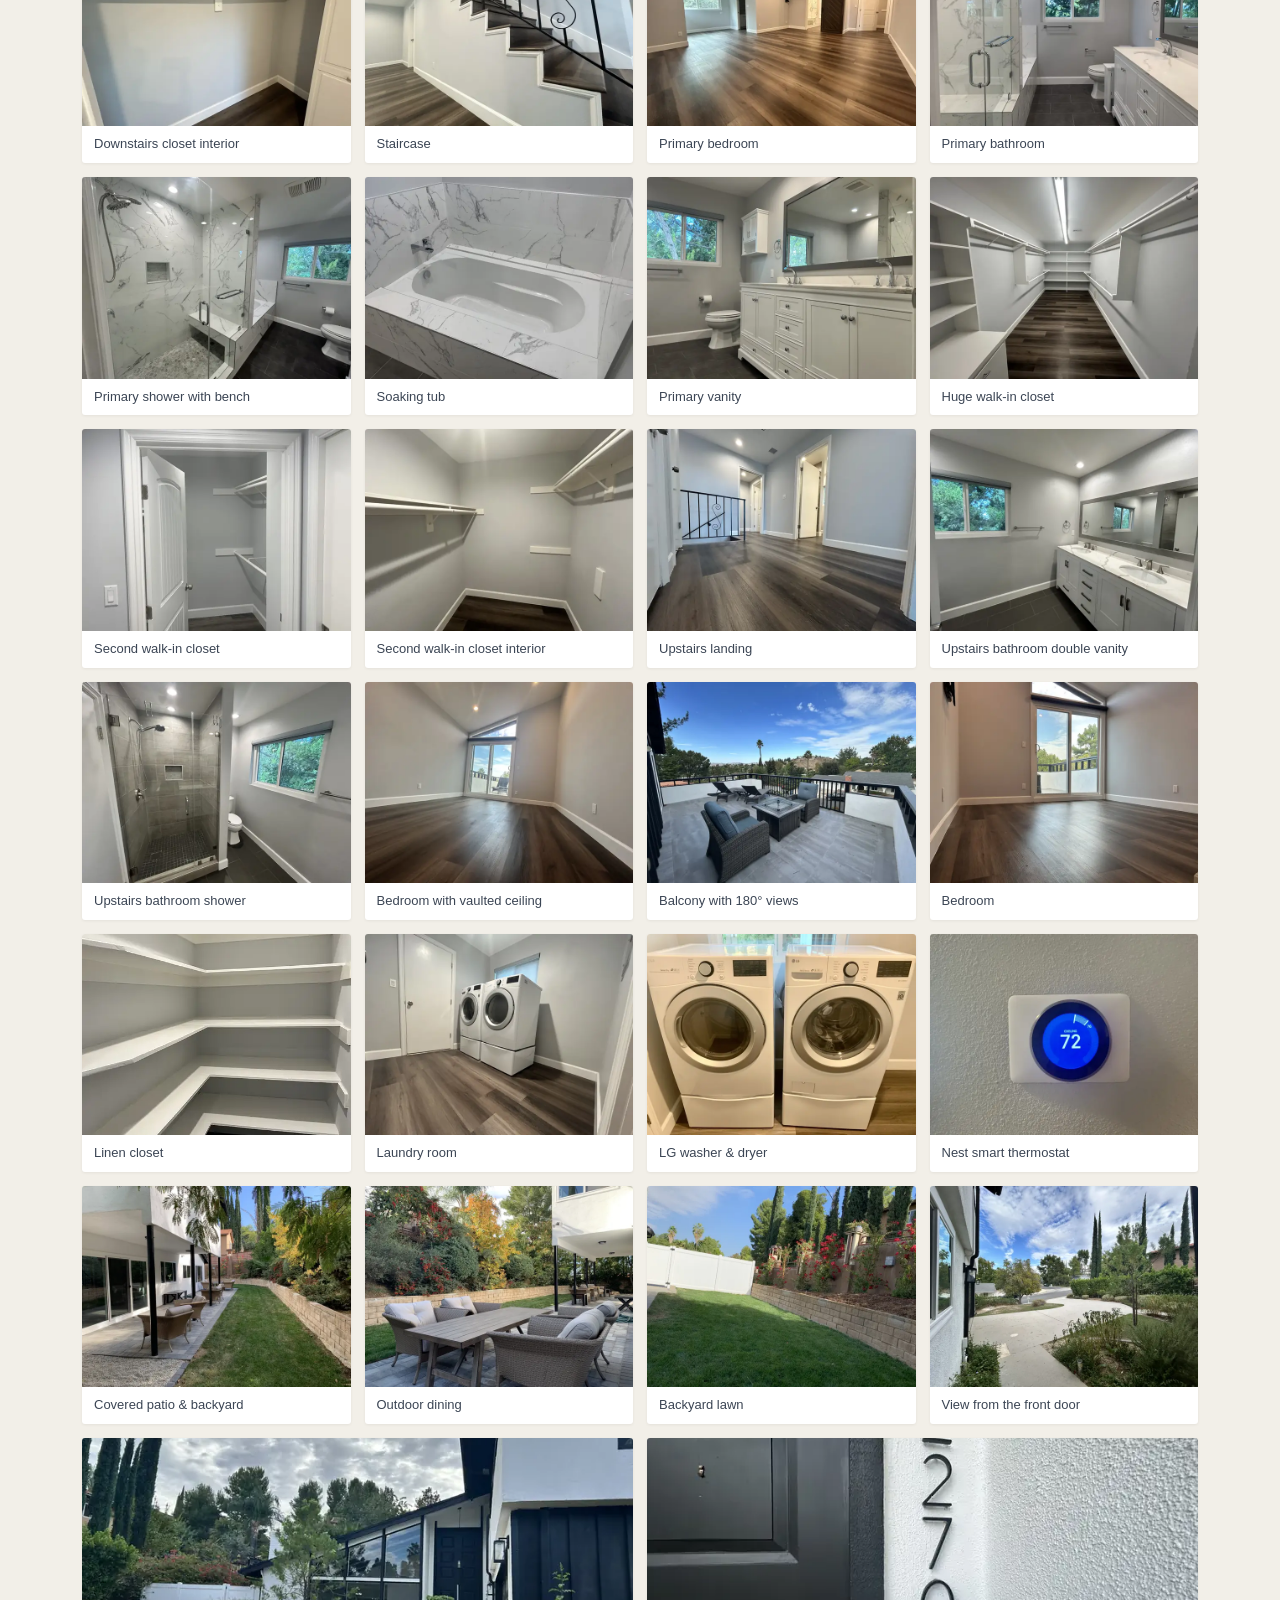
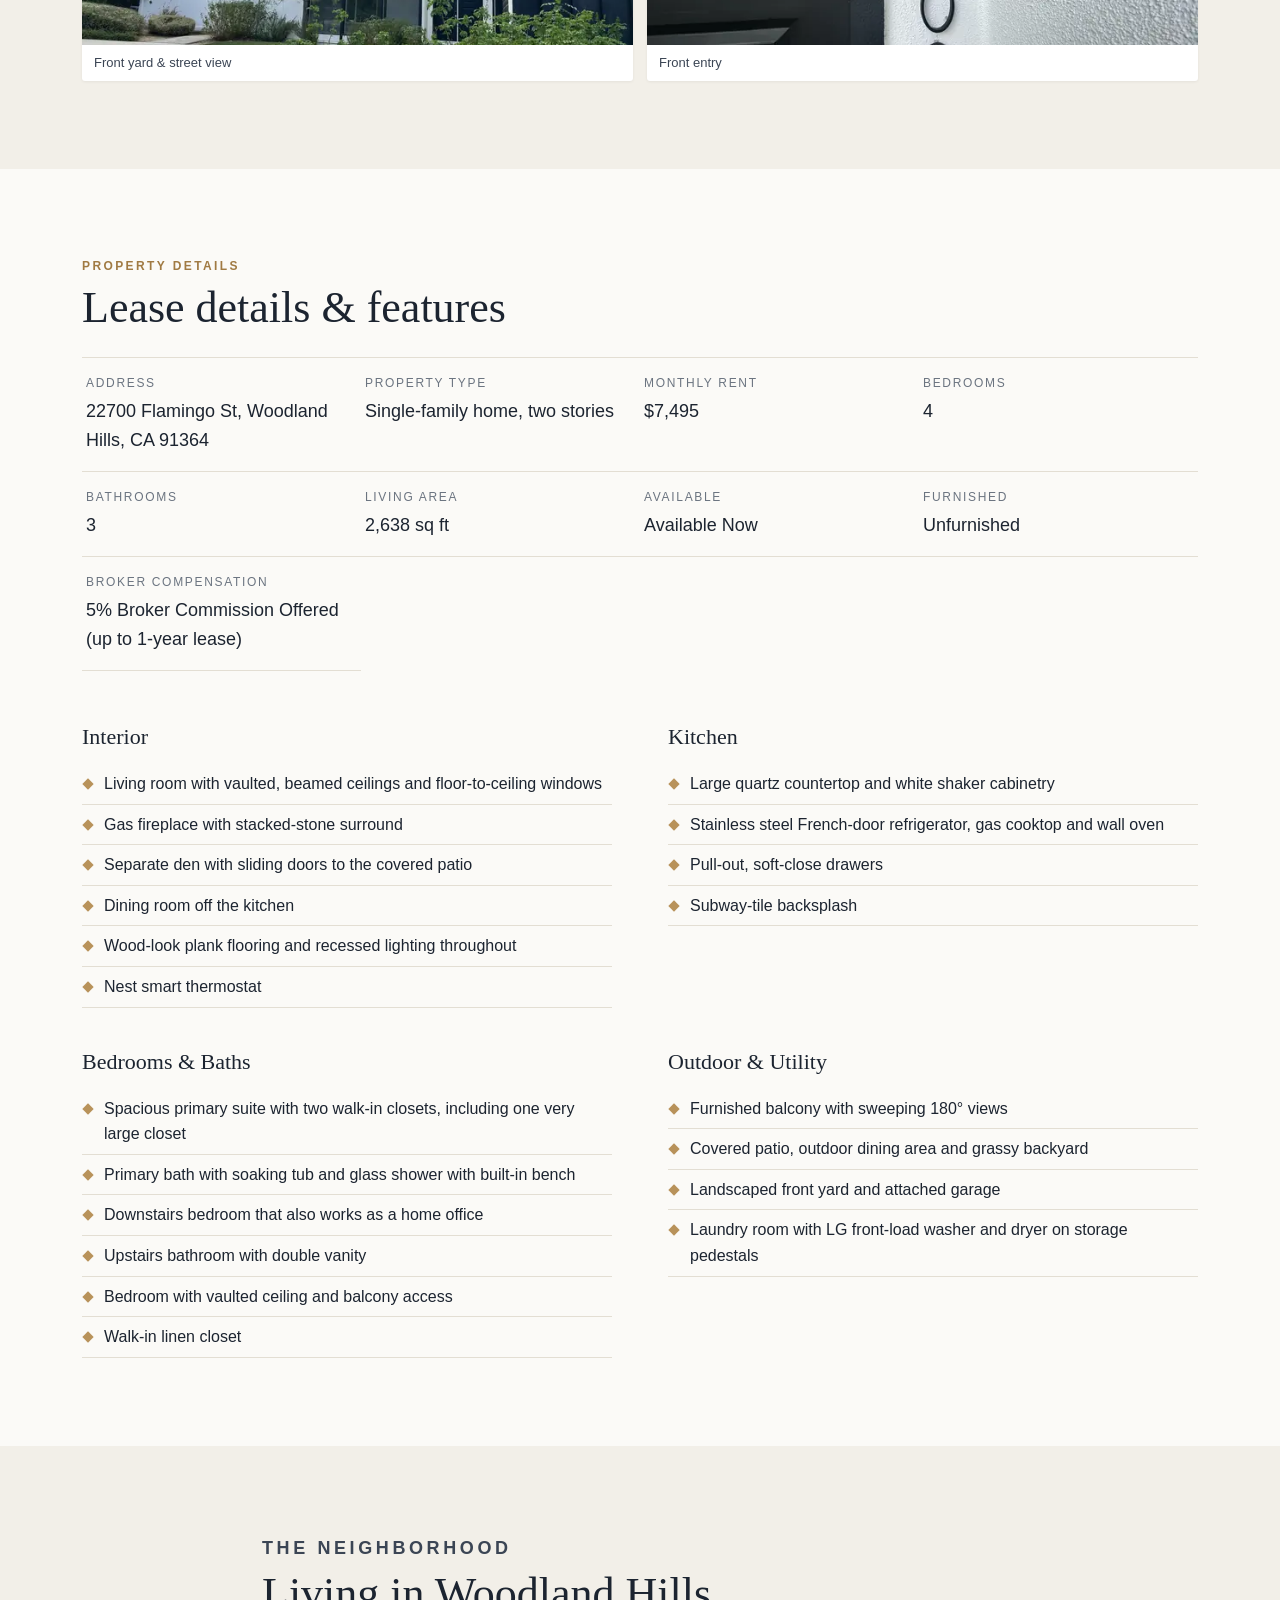
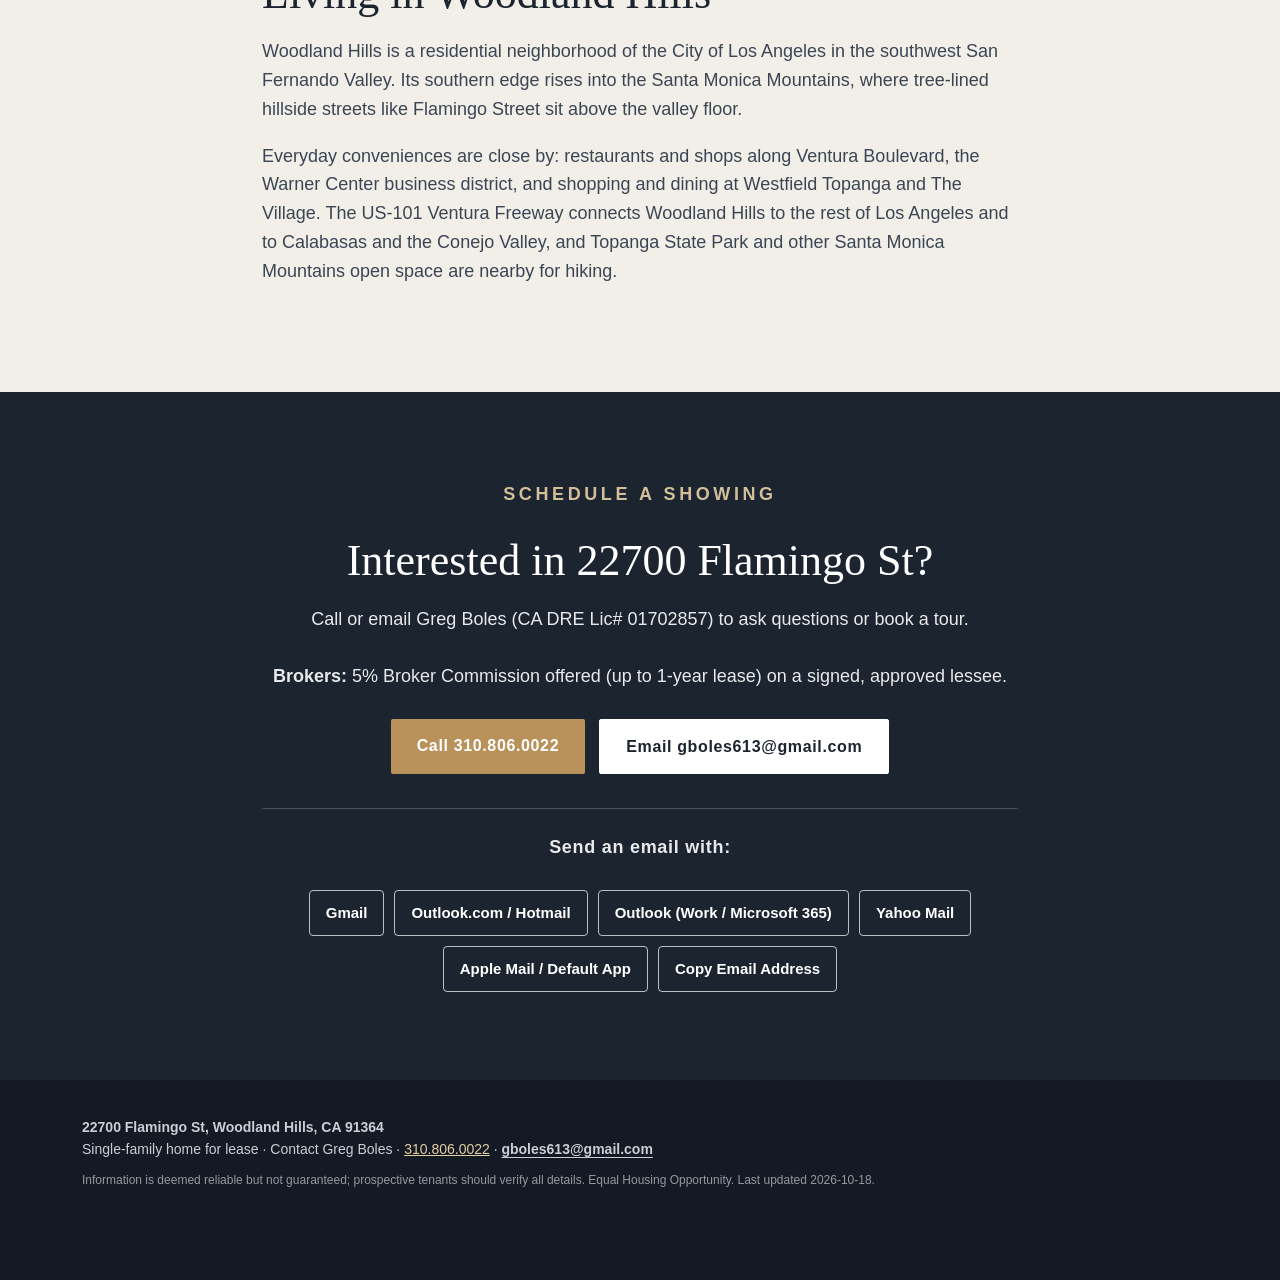
==== commit 4e1228c7: "Email chooser popup, more email options, DRE license and broker text" ====
--- a/index.html
+++ b/index.html
@@ -32,7 +32,7 @@
 <link rel="icon" href="favicon.svg" type="image/svg+xml">
 <link rel="preload" as="image" href="images/full/01-front-of-house.webp" fetchpriority="high">
 <link rel="alternate" type="text/plain" href="llms.txt" title="LLM-readable listing summary">
-<link rel="stylesheet" href="styles.css?v=1792370699">
+<link rel="stylesheet" href="styles.css?v=1792371365">
 <script type="application/ld+json">
 {
  "@context": "https://schema.org",
@@ -529,11 +529,22 @@
   <div class="wrap narrow center">
     <p class="kicker light">Schedule a showing</p>
     <h2 id="contact-h">Interested in 22700 Flamingo St?</h2>
-    <p>Call or email Greg Boles to ask questions or book a tour. Brokers: 5% Broker Commission offered (up to 1-year lease).</p>
+    <p>Call or email Greg Boles (CA DRE Lic# 01702857) to ask questions or book a tour.</p>
+    <p class="broker-note"><strong>Brokers:</strong> 5% Broker Commission offered (up to 1-year lease) on a signed, approved lessee.</p>
     <div class="cta-row center">
       <a class="btn btn-gold" href="tel:+13108060022">Call 310.806.0022</a>
-      <a class="btn btn-ghost" href="mailto:gboles613@gmail.com?subject=Inquiry%3A%2022700%20Flamingo%20St%2C%20Woodland%20Hills%20rental">Email gboles613@gmail.com</a>
-      <p class="email-alt">Email: <a class="email-link" href="mailto:gboles613@gmail.com?subject=Inquiry%3A%2022700%20Flamingo%20St%2C%20Woodland%20Hills%20rental">gboles613@gmail.com</a> · <a class="email-link" href="https://mail.google.com/mail/?view=cm&amp;fs=1&amp;to=gboles613@gmail.com&amp;su=Inquiry%3A%2022700%20Flamingo%20St%2C%20Woodland%20Hills%20rental" target="_blank" rel="noopener">Send via Gmail</a></p>
+      <a class="btn btn-email" href="mailto:gboles613@gmail.com?subject=Inquiry%3A%2022700%20Flamingo%20St%2C%20Woodland%20Hills%20rental">Email gboles613@gmail.com</a>
+    </div>
+    <div class="email-options" aria-label="Other ways to email">
+      <p class="eo-title">Send an email with:</p>
+      <div class="eo-row">
+        <a class="eo-btn" href="https://mail.google.com/mail/?view=cm&amp;fs=1&amp;to=gboles613@gmail.com&amp;su=Inquiry%3A%2022700%20Flamingo%20St%2C%20Woodland%20Hills%20rental" target="_blank" rel="noopener">Gmail</a>
+        <a class="eo-btn" href="https://outlook.live.com/mail/0/deeplink/compose?to=gboles613@gmail.com&amp;subject=Inquiry%3A%2022700%20Flamingo%20St%2C%20Woodland%20Hills%20rental" target="_blank" rel="noopener">Outlook.com / Hotmail</a>
+        <a class="eo-btn" href="https://outlook.office.com/mail/deeplink/compose?to=gboles613@gmail.com&amp;subject=Inquiry%3A%2022700%20Flamingo%20St%2C%20Woodland%20Hills%20rental" target="_blank" rel="noopener">Outlook (Work / Microsoft 365)</a>
+        <a class="eo-btn" href="https://compose.mail.yahoo.com/?to=gboles613@gmail.com&amp;subject=Inquiry%3A%2022700%20Flamingo%20St%2C%20Woodland%20Hills%20rental" target="_blank" rel="noopener">Yahoo Mail</a>
+        <a class="eo-btn" href="mailto:gboles613@gmail.com?subject=Inquiry%3A%2022700%20Flamingo%20St%2C%20Woodland%20Hills%20rental" data-direct="1">Apple Mail / Default App</a>
+        <button type="button" class="eo-btn eo-copy" data-email="gboles613@gmail.com">Copy Email Address</button>
+      </div>
     </div>
   </div>
 </section>
@@ -557,7 +568,22 @@
   <figure><img id="lb-img" alt=""><figcaption id="lb-cap"></figcaption></figure>
   <button class="lb-next" aria-label="Next photo">&#8250;</button>
 </div>
-<script src="hero.js?v=1792370699"></script>
-<script src="lightbox.js?v=1792370699" defer></script>
+<div class="email-modal" id="email-modal" hidden role="dialog" aria-modal="true" aria-labelledby="em-h">
+  <div class="em-box">
+    <button type="button" class="em-close" aria-label="Close">&times;</button>
+    <h3 id="em-h">Email Greg Boles</h3>
+    <p class="em-addr">gboles613@gmail.com</p>
+    <div class="em-list">
+      <a class="eo-btn" href="https://mail.google.com/mail/?view=cm&amp;fs=1&amp;to=gboles613@gmail.com&amp;su=Inquiry%3A%2022700%20Flamingo%20St%2C%20Woodland%20Hills%20rental" target="_blank" rel="noopener">Gmail</a>
+      <a class="eo-btn" href="https://outlook.live.com/mail/0/deeplink/compose?to=gboles613@gmail.com&amp;subject=Inquiry%3A%2022700%20Flamingo%20St%2C%20Woodland%20Hills%20rental" target="_blank" rel="noopener">Outlook.com / Hotmail</a>
+      <a class="eo-btn" href="https://outlook.office.com/mail/deeplink/compose?to=gboles613@gmail.com&amp;subject=Inquiry%3A%2022700%20Flamingo%20St%2C%20Woodland%20Hills%20rental" target="_blank" rel="noopener">Outlook (Work / Microsoft 365)</a>
+      <a class="eo-btn" href="https://compose.mail.yahoo.com/?to=gboles613@gmail.com&amp;subject=Inquiry%3A%2022700%20Flamingo%20St%2C%20Woodland%20Hills%20rental" target="_blank" rel="noopener">Yahoo Mail</a>
+      <a class="eo-btn" href="mailto:gboles613@gmail.com?subject=Inquiry%3A%2022700%20Flamingo%20St%2C%20Woodland%20Hills%20rental" data-direct="1">Apple Mail / Default App</a>
+      <button type="button" class="eo-btn eo-copy" data-email="gboles613@gmail.com">Copy Email Address</button>
+    </div>
+  </div>
+</div>
+<script src="hero.js?v=1792371365"></script>
+<script src="lightbox.js?v=1792371365" defer></script>
 </body>
 </html>
--- a/styles.css
+++ b/styles.css
@@ -94,3 +94,17 @@
  .price-badge{padding:9px 14px;border-radius:10px}.price-badge .pb-top{font-size:18px}.price-badge .pb-sub{font-size:12px;margin-top:3px}
  .kicker.kicker-lg{font-size:20px}
 }
+
+.btn-email{background:#fff;color:var(--ink);border:1px solid #fff;font-weight:700}.btn-email:hover{background:#f1ece2}
+.broker-note{font-size:18px;margin-top:6px}
+.email-options{margin-top:34px;padding-top:24px;border-top:1px solid rgba(255,255,255,.2)}
+.eo-title{font-weight:700;font-size:16px;margin:0 0 12px;letter-spacing:.04em}
+.eo-row,.em-list{display:flex;flex-wrap:wrap;gap:10px;justify-content:center}
+.eo-btn{display:inline-block;padding:10px 16px;border:1px solid rgba(255,255,255,.7);color:#fff;background:transparent;text-decoration:none;font:inherit;font-size:15px;font-weight:600;border-radius:4px;cursor:pointer}
+.eo-btn:hover{background:rgba(255,255,255,.14)}
+.email-modal{position:fixed;inset:0;z-index:100;background:rgba(10,14,20,.7);display:flex;align-items:center;justify-content:center;padding:18px}
+.email-modal[hidden]{display:none}
+.em-box{position:relative;background:#fff;color:var(--ink);max-width:460px;width:100%;border-radius:10px;padding:28px 24px 24px;text-align:center;box-shadow:0 20px 60px rgba(0,0,0,.4)}
+.em-box h3{font-family:var(--serif);font-size:26px;margin:0 0 4px}.em-addr{margin:0 0 18px;font-weight:700;color:var(--gold2)}
+.em-box .em-list{flex-direction:column}.em-box .eo-btn{color:var(--ink);border-color:var(--line,#ccc);width:100%}.em-box .eo-btn:hover{background:#f4efe6}
+.em-close{position:absolute;top:6px;right:12px;background:none;border:0;font-size:32px;line-height:1;cursor:pointer;color:#666}
